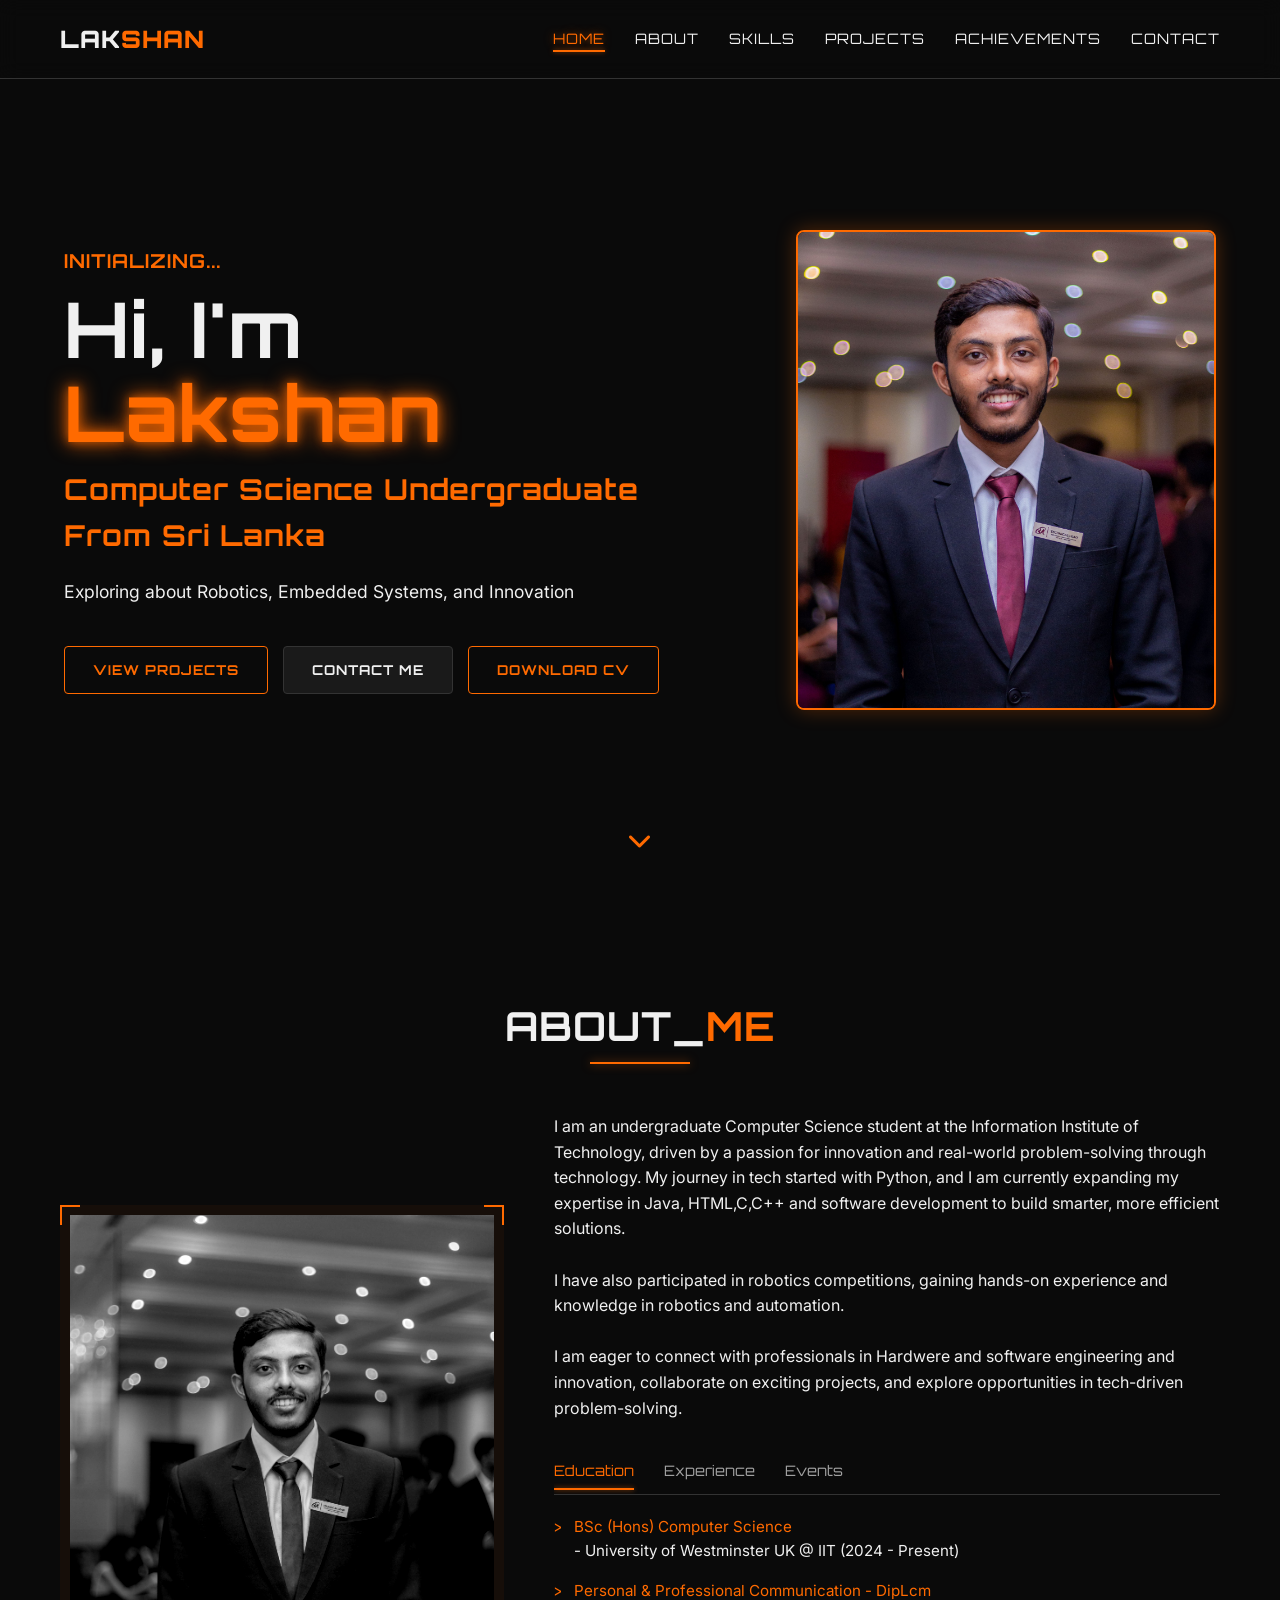
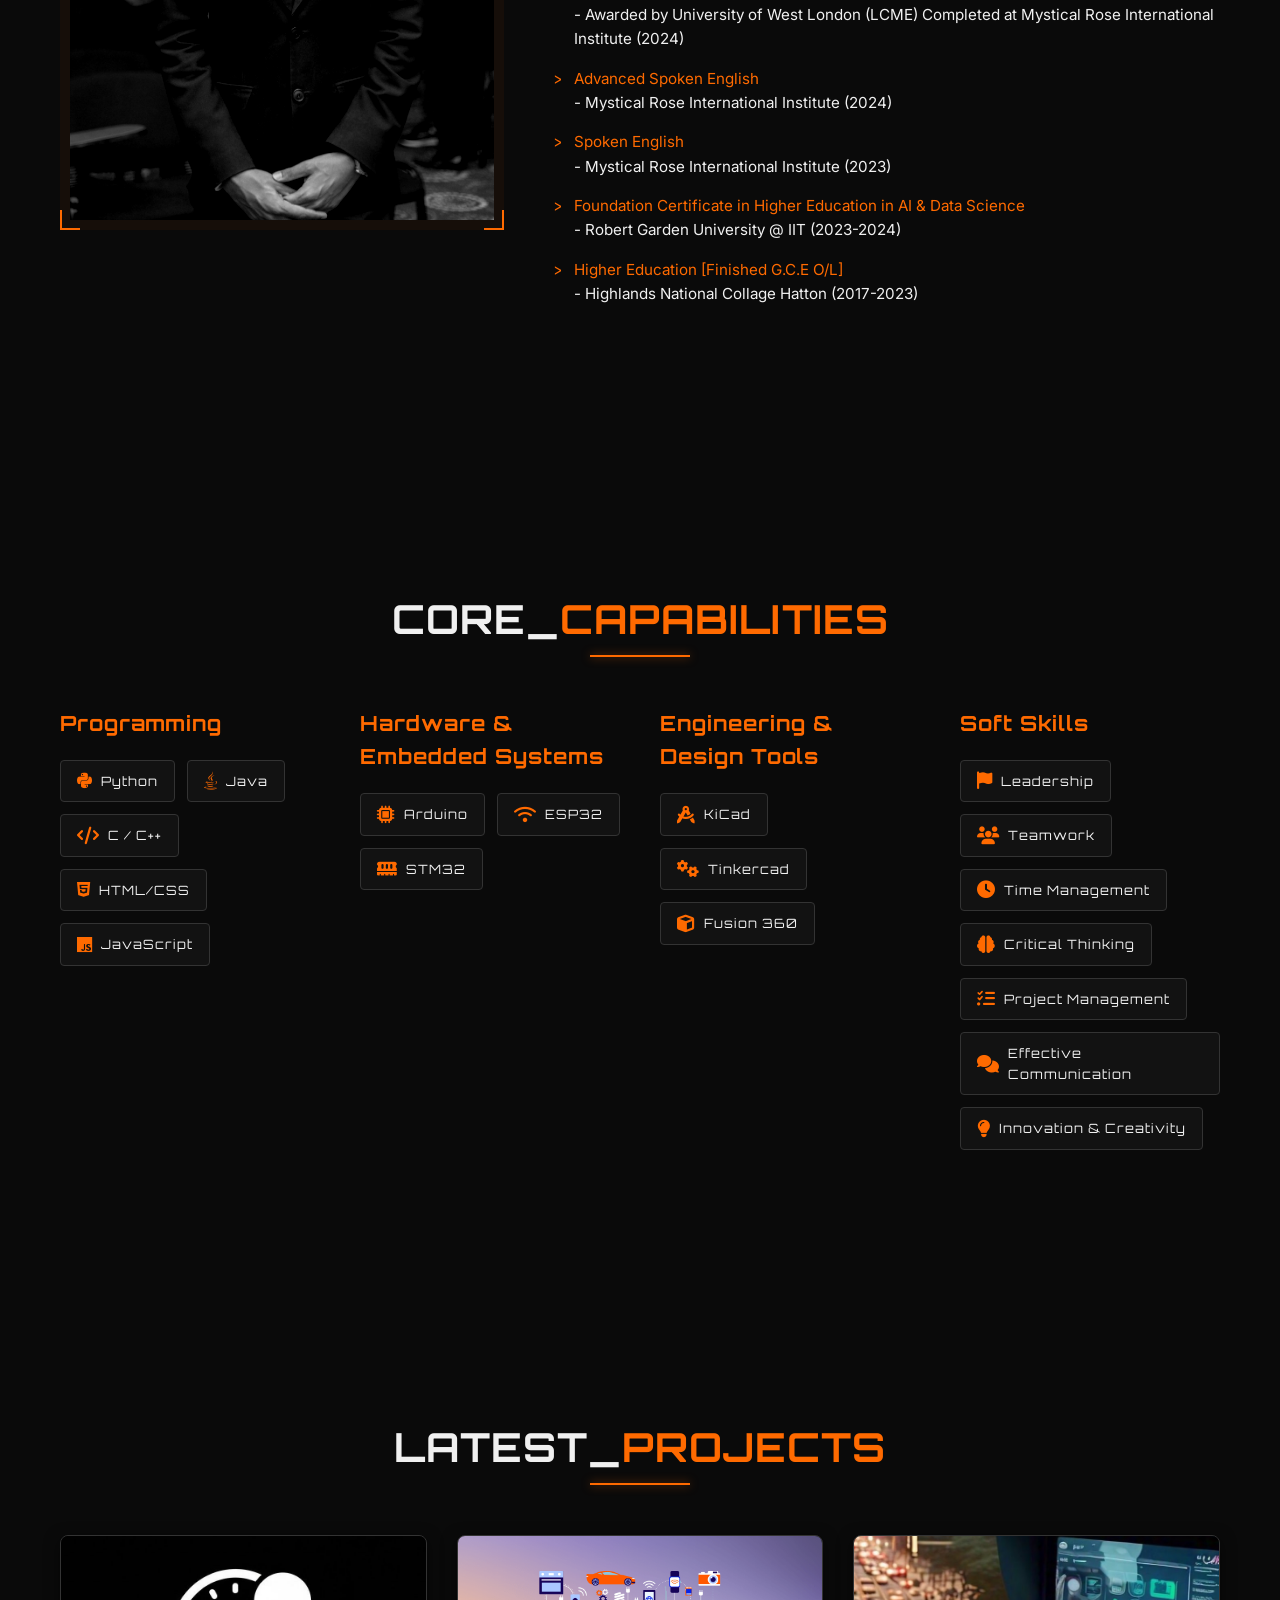
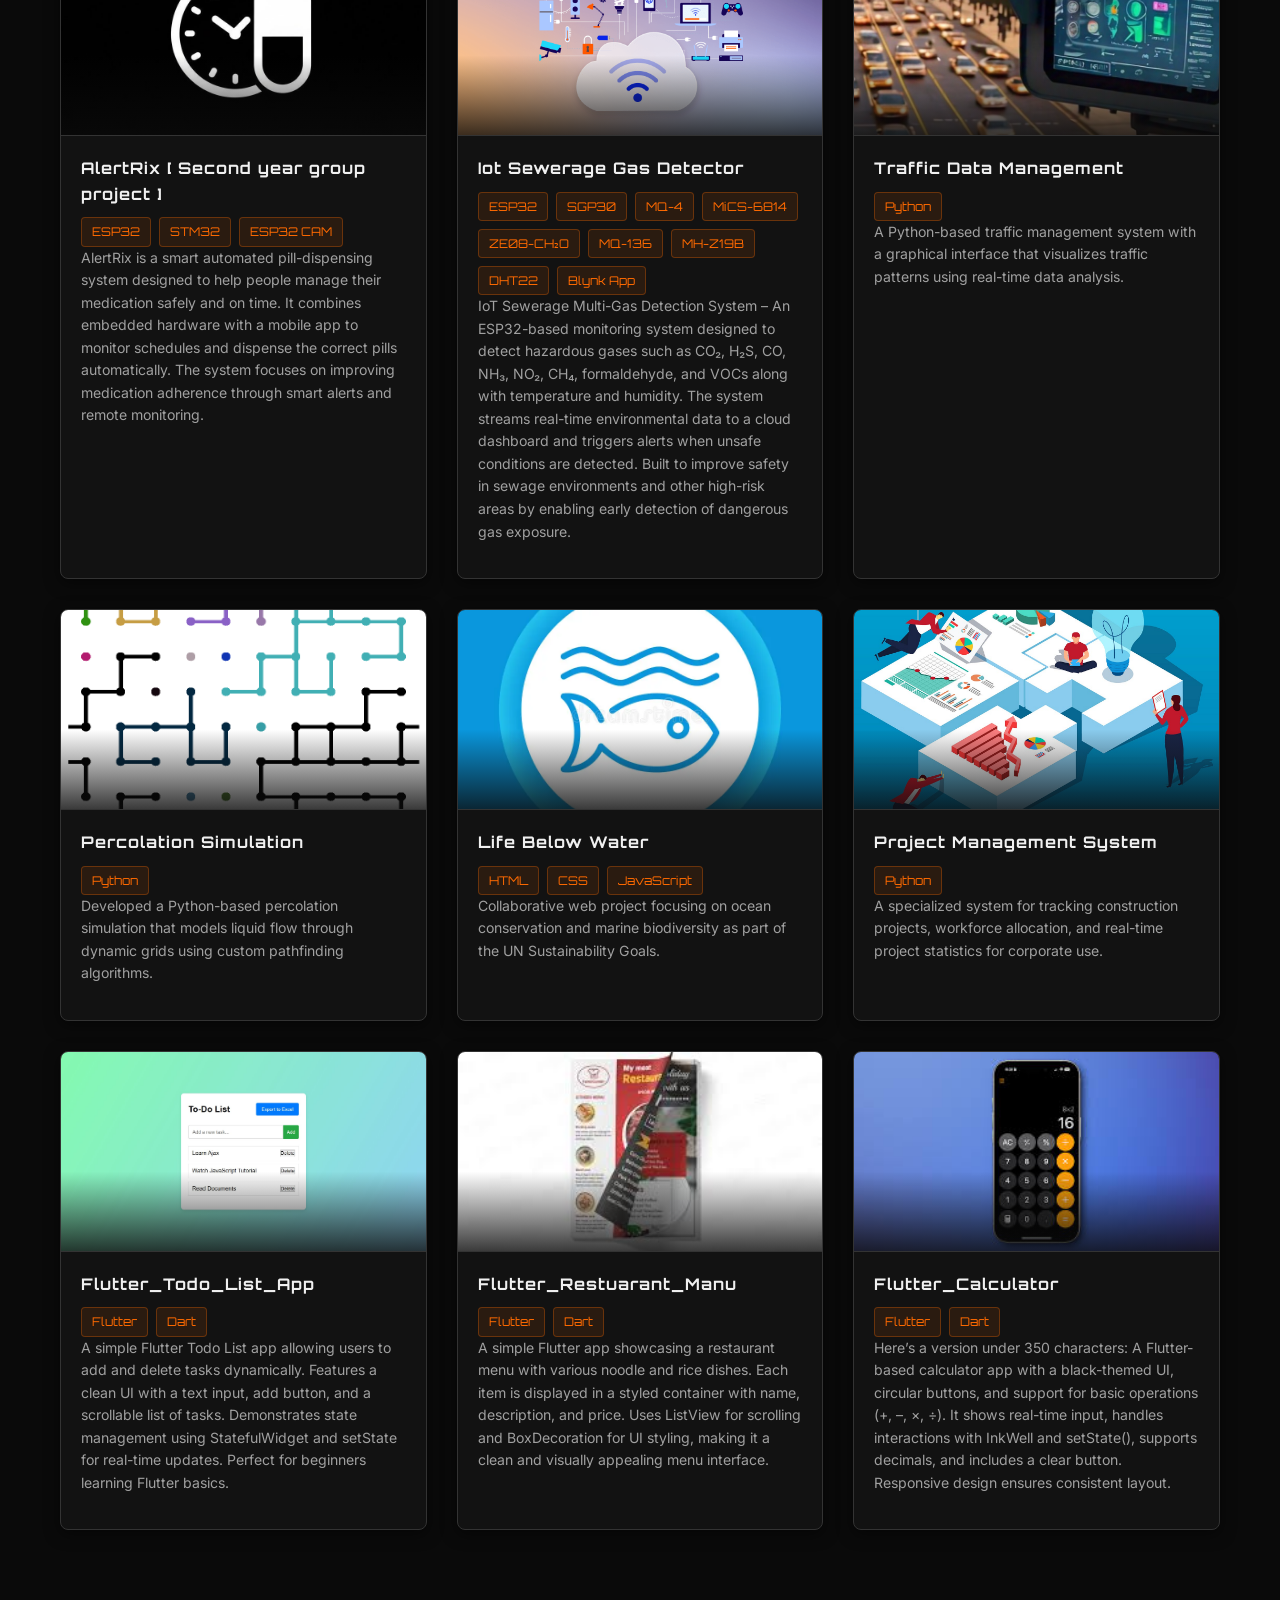
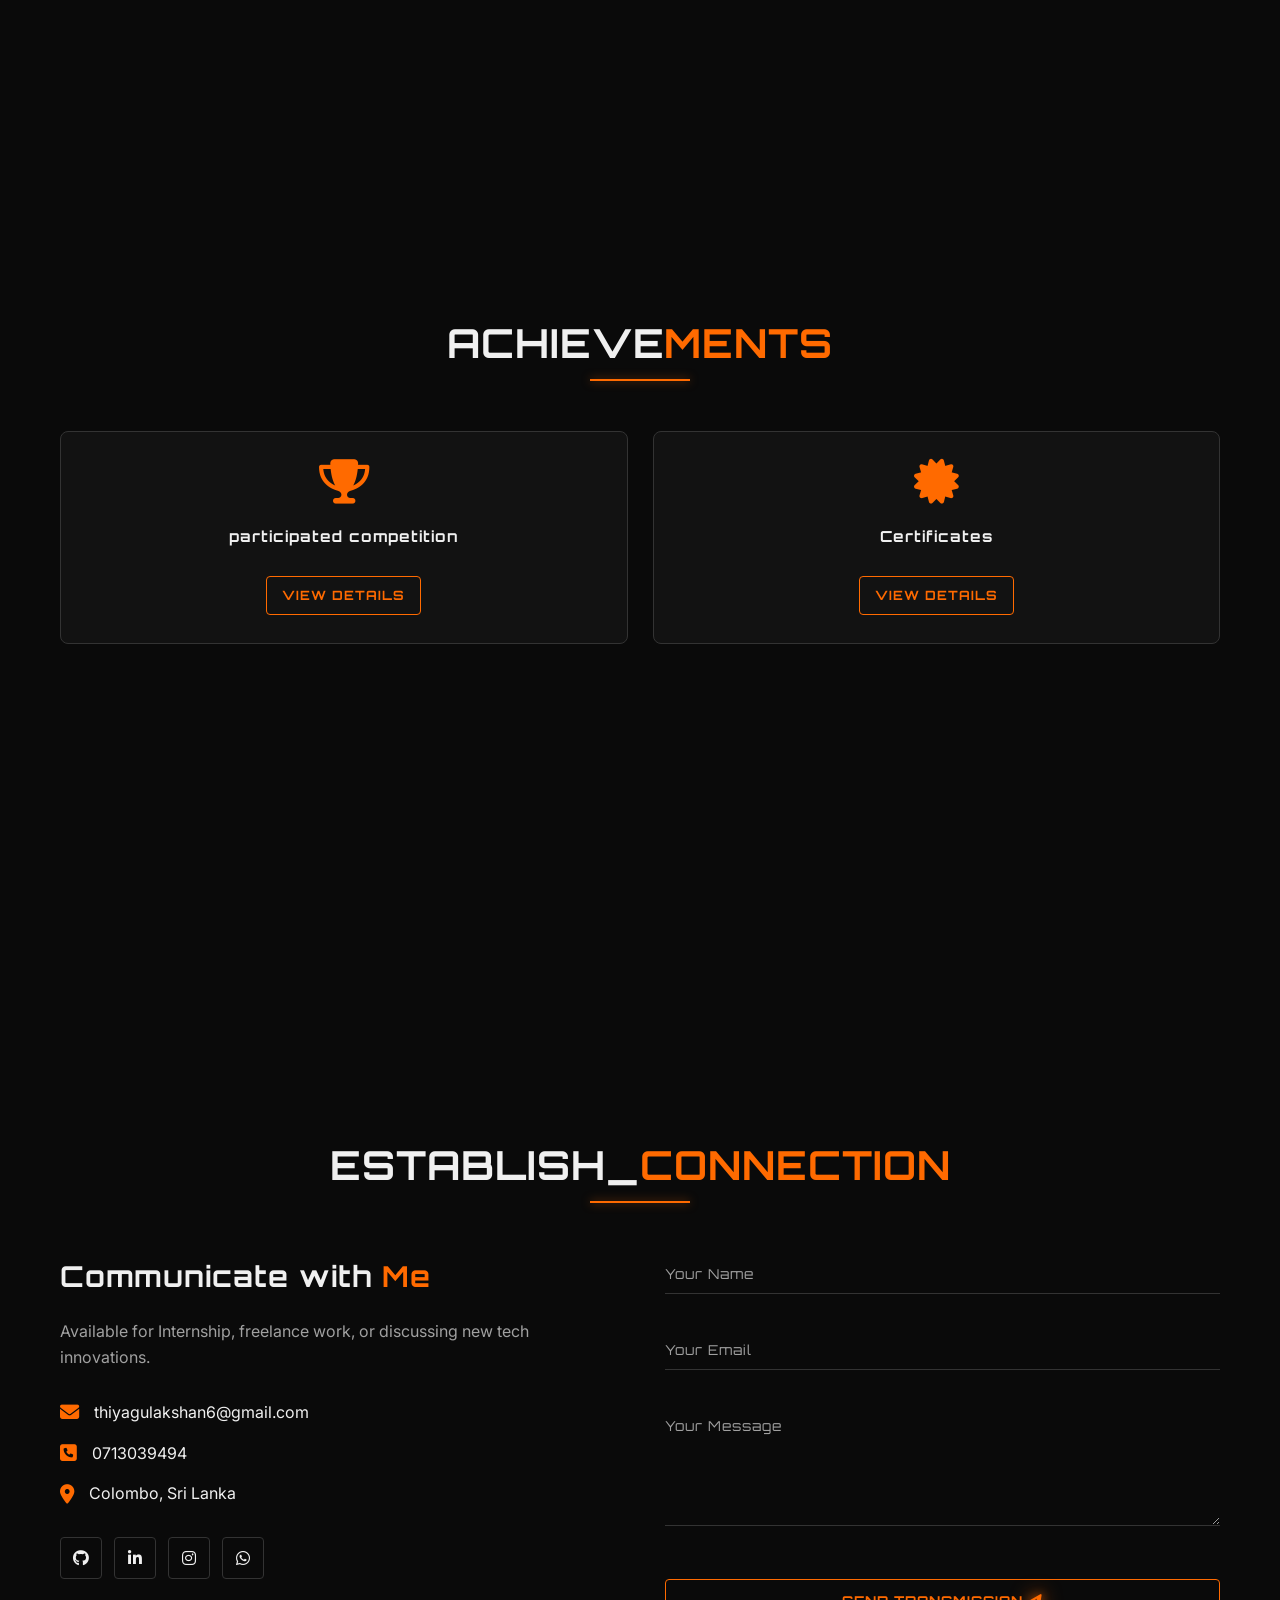
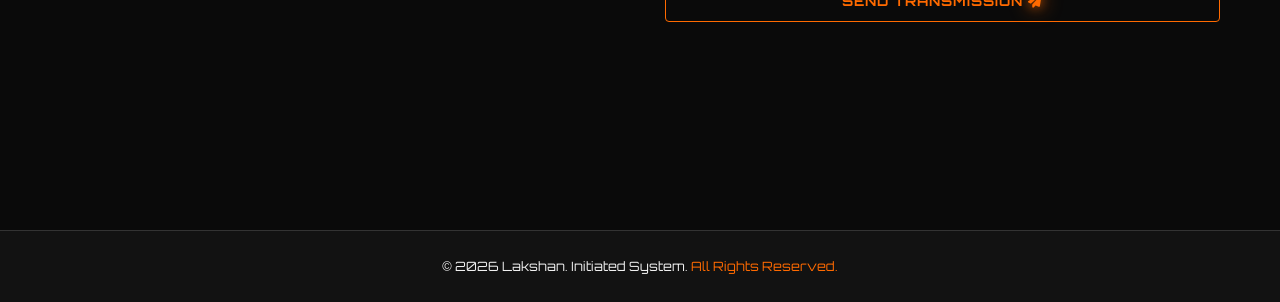
==== index.html @ fe2acd02 "Update Instagram link in social links section" ====
<!DOCTYPE html>
<html lang="en">

<head>
    <meta charset="UTF-8">
    <meta name="viewport" content="width=device-width, initial-scale=1.0">
    <title>Lakshan | Portfolio</title>
    <!-- Fonts -->
    <link
        href="https://fonts.googleapis.com/css2?family=Inter:wght@300;400;600&family=Orbitron:wght@400;700;900&display=swap"
        rel="stylesheet">
    <!-- Icons -->
    <link rel="stylesheet" href="https://cdnjs.cloudflare.com/ajax/libs/font-awesome/6.4.0/css/all.min.css">
    <!-- Styles -->
    <link rel="stylesheet" href="style.css">
</head>

<body>

    <!-- Background Animation (CSS Grid lines have been moved to CSS or layered via video) -->

    <!-- Navigation -->
    <nav id="navbar">
        <div class="nav-container">
            <a href="#home" class="logo">LAK<span class="highlight">SHAN</span></a>
            <ul class="nav-links">
                <li><a href="#home" class="nav-link active">Home</a></li>
                <li><a href="#about" class="nav-link">About</a></li>
                <li><a href="#skills" class="nav-link">Skills</a></li>
                <li><a href="#projects" class="nav-link">Projects</a></li>
                <li><a href="#achievements" class="nav-link">Achievements</a></li>
                <li><a href="#contact" class="nav-link">Contact</a></li>
            </ul>
            <div class="hamburger">
                <i class="fas fa-bars"></i>
            </div>
        </div>
    </nav>

    <!-- Hero Section -->
    <header id="home" class="hero section">
        <!-- Background Video -->
        <video autoplay loop muted playsinline class="hero-bg-video">
            <source src="futuristic_bg.webm" type="video/webm">
        </video>
        <div class="hero-overlay"></div>

        <div class="hero-content">
            <div class="hero-text">
                <h3 class="fade-in-up">INITIALIZING...</h3>
                <h1 class="fade-in-up delay-1">Hi, I'm <span class="highlight glow">Lakshan</span></h1>
                <h2 class="fade-in-up delay-2">Computer Science Undergraduate <br>From Sri Lanka</h2>
                <p class="fade-in-up delay-3">Exploring about Robotics, Embedded Systems, and Innovation</p>
                <div class="cta-buttons fade-in-up delay-4">
                    <a href="#projects" class="btn btn-primary">View Projects</a>
                    <a href="#contact" class="btn btn-secondary">Contact Me</a>
                    <a href="Lakshan's CV.pdf" target="_blank" download class="btn btn-primary">Download CV</a>
                </div>
            </div>
            <div class="hero-profile-pic">
                <!-- Replace the src below with the path to your image (e.g., 'images/my_photo.jpg') -->
                <img src="pic\2.jpg" class="fade-in-up delay-2" alt="Lakshan" id="home-profile-img">
            </div>
        </div>
        <div class="scroll-indicator">
            <a href="#about"><i class="fas fa-chevron-down"></i></a>
        </div>
    </header>

    <!-- About Section -->
    <section id="about" class="section">
        <div class="container">
            <h2 class="section-title">ABOUT_<span class="highlight">ME</span></h2>
            <div class="about-grid">
                <div class="about-image">
                    <!-- Placeholder for User's image -->
                    <div class="image-frame">
                        <img src="pic\1.jpg" alt="Lakshan Profile">
                        <div class="frame-corner top-left"></div>
                        <div class="frame-corner top-right"></div>
                        <div class="frame-corner bottom-left"></div>
                        <div class="frame-corner bottom-right"></div>
                    </div>
                </div>
                <div class="about-info">
                    <p class="bio">I am an undergraduate Computer Science student at the Information Institute of
                        Technology,
                        driven by a passion for innovation and real-world problem-solving through technology.
                        My journey in tech started with Python, and I am currently expanding my expertise in Java,
                        HTML,C,C++
                        and software development to build smarter, more efficient solutions.
                        <br><br>
                        I have also participated in robotics competitions, gaining hands-on experience and knowledge in
                        robotics and automation.
                        <br><br>
                        I am eager to connect with professionals in Hardwere and software engineering and innovation,
                        collaborate on
                        exciting projects, and explore opportunities in tech-driven problem-solving.
                    </p>

                    <div class="about-tabs">
                        <div class="tab-buttons">
                            <button class="tab-btn active" data-tab="education">Education</button>
                            <button class="tab-btn" data-tab="experience">Experience</button>
                            <button class="tab-btn" data-tab="events">Events</button>
                        </div>
                        <div class="tab-content">
                            <div id="education" class="tab-pane active">
                                <ul>
                                    <li><span class="highlight">BSc (Hons) Computer Science</span><br> - University of
                                        Westminster UK @ IIT
                                        (2024
                                        - Present)</li>

                                    <li><span class="highlight">Personal & Professional Communication -
                                            DipLcm</span><br> -
                                        Awarded by University of West London (LCME)
                                        Completed at Mystical Rose International Institute
                                        (2024)</li>

                                    <li><span class="highlight">Advanced Spoken English</span><br> - Mystical Rose
                                        International Institute
                                        (2024)</li>

                                    <li><span class="highlight">Spoken English</span><br> - Mystical Rose International
                                        Institute
                                        (2023)</li>

                                    <li><span class="highlight">Foundation Certificate in Higher Education in AI & Data
                                            Science</span><br> - Robert Garden University @ IIT
                                        (2023-2024)</li>

                                    <li><span class="highlight">Higher Education [Finished G.C.E O/L]</span><br> -
                                        Highlands
                                        National Collage
                                        Hatton (2017-2023)</li>
                                </ul>
                            </div>
                            <div id="experience" class="tab-pane">
                                <ul>
                                    <li><span class="highlight">Volunteering</span> <br>- IIT IEEE RAS [RobotNexus]
                                        <br>- International Summit of Sustainable World 2025 [Awarded the South Asia
                                        Social Achievers Award of Recognition.]
                                    </li>
                                    <li><span class="highlight">Leadership Roles</span> <br>- Technical Lead [IEEE RAS
                                        of IIT] <br>- Vice Chair in IEEE RAS [Vertex'25] <br>- Vice Chair in IEEE RAS
                                        [Micro Maze 2.0] <br>- Vice Chair in IEEE RAS [Traction]</li>
                                </ul>
                                <a href="experience.html" class="btn btn-primary"
                                    style="margin-top: 15px; padding: 8px 15px; font-size: 0.8rem;">View Detailed
                                    Experience</a>
                            </div>
                            <div id="events" class="tab-pane">
                                <div class="events-split">
                                    <ul class="events-left">
                                        <li><span class="highlight">Industrial Visits [Tech Trek]:</span> <br>- Zone
                                            24/7<br> - Econsulate<br> - Ncinga<br> - Nagarro<br> - Cloud Solutions
                                            International<br>
                                            - Epic<br> - Infor<br> - Code
                                            Gen<br> - Atlas Labs<br> - Creative Software</li>
                                    </ul>
                                    <ul class="events-right">
                                        <li><span class="highlight">Entrepreneurship Events:</span> <br>- Global
                                            Entrepreneurship Forum 2025</li>
                                        <li><span class="highlight">Google Events:</span> <br>- Google IO Extended<br>-
                                            DevFest
                                            Sri Lanka 2025</li>
                                    </ul>
                                </div>
                                <a href="events.html" class="btn btn-primary"
                                    style="margin-top: 15px; padding: 8px 15px; font-size: 0.8rem;">View Detailed
                                    Events</a>
                            </div>
                        </div>
                    </div>
                </div>
            </div>
        </div>
    </section>

    <!-- Skills Section -->
    <section id="skills" class="section">
        <div class="container">
            <h2 class="section-title">CORE_<span class="highlight">CAPABILITIES</span></h2>
            <div class="skills-grid">
                <!-- Programming Languages -->
                <div class="skill-category">
                    <h3>Programming</h3>
                    <div class="skill-cards">
                        <div class="skill-card"><i class="fab fa-python"></i> Python</div>
                        <div class="skill-card"><i class="fab fa-java"></i> Java</div>
                        <div class="skill-card"><i class="fas fa-code"></i> C / C++</div>
                        <div class="skill-card"><i class="fab fa-html5"></i> HTML/CSS</div>
                        <div class="skill-card"><i class="fab fa-js"></i> JavaScript</div>
                    </div>
                </div>
                <!-- Hardware & Embedded Systems -->
                <div class="skill-category">
                    <h3>Hardware & Embedded Systems</h3>
                    <div class="skill-cards">
                        <div class="skill-card"><i class="fas fa-microchip"></i> Arduino</div>
                        <div class="skill-card"><i class="fas fa-wifi"></i> ESP32</div>
                        <div class="skill-card"><i class="fas fa-memory"></i> STM32</div>
                    </div>
                </div>
                <!-- Engineering & Design Tools -->
                <div class="skill-category">
                    <h3>Engineering & Design Tools</h3>
                    <div class="skill-cards">
                        <div class="skill-card"><i class="fas fa-drafting-compass"></i> KiCad</div>
                        <div class="skill-card"><i class="fas fa-cogs"></i> Tinkercad</div>
                        <div class="skill-card"><i class="fas fa-cube"></i> Fusion 360</div>
                    </div>
                </div>
                <!-- Soft Skills -->
                <div class="skill-category">
                    <h3>Soft Skills</h3>
                    <div class="skill-cards">
                        <div class="skill-card"><i class="fas fa-flag"></i> Leadership</div>
                        <div class="skill-card"><i class="fas fa-users"></i> Teamwork</div>
                        <div class="skill-card"><i class="fas fa-clock"></i> Time Management</div>
                        <div class="skill-card"><i class="fas fa-brain"></i> Critical Thinking</div>
                        <div class="skill-card"><i class="fas fa-tasks"></i> Project Management</div>
                        <div class="skill-card"><i class="fas fa-comments"></i> Effective Communication</div>
                        <div class="skill-card"><i class="fas fa-lightbulb"></i> Innovation & Creativity</div>
                    </div>
                </div>
            </div>
        </div>
    </section>

    <!-- Projects Section -->
    <section id="projects" class="section">
        <div class="container">
            <h2 class="section-title">LATEST_<span class="highlight">PROJECTS</span></h2>
            <div class="projects-grid">
                <!-- Project 1 -->
                <div class="project-card">
                    <div class="project-img">
                        <img src="pic/alert.jpeg" alt="AlertRix">
                        <div class="project-overlay">
                            <a href="https://alertrix.lk/" class="github-link"><i
                                    class="fa-brands fa-squarespace"></i></a>
                        </div>
                    </div>
                    <div class="project-info">
                        <h3>AlertRix [ Second year group project ]</h3>
                        <div class="tech-stack">
                            <span>ESP32</span>
                            <span>STM32</span>
                            <span>ESP32 CAM</span>
                        </div>
                        <p>AlertRix is a smart automated pill-dispensing system designed to help people manage their
                            medication safely and on time. It combines embedded hardware with a mobile app to monitor
                            schedules and dispense the correct pills automatically. The system focuses on improving
                            medication adherence through smart alerts and remote monitoring.</p>
                    </div>
                </div>
                <!-- Project 2 -->
                <div class="project-card">
                    <div class="project-img">
                        <img src="pic/IOT.png" alt="Iot-sewerage-gas-detector">
                        <div class="project-overlay">
                            <a href="https://github.com/LakshanTJ/Iot-sewerage-gas-detector" class="github-link"><i
                                    class="fab fa-github"></i></a>
                        </div>
                    </div>
                    <div class="project-info">
                        <h3>Iot Sewerage Gas Detector</h3>
                        <div class="tech-stack">
                            <span>ESP32</span>
                            <span>SGP30</span>
                            <span>MQ-4</span>
                            <span>MiCS-6814</span>
                            <span>ZE08-CH₂O</span>
                            <span>MQ-136</span>
                            <span>MH-Z19B</span>
                            <span>DHT22</span>
                            <span>Blynk App</span>
                        </div>
                        <p>IoT Sewerage Multi-Gas Detection System – An ESP32-based monitoring system designed to detect
                            hazardous gases such as CO₂, H₂S, CO, NH₃, NO₂, CH₄, formaldehyde, and VOCs along with
                            temperature and humidity.
                            The system streams real-time environmental data to a cloud dashboard and triggers alerts
                            when unsafe conditions are detected.
                            Built to improve safety in sewage environments and other high-risk areas by enabling early
                            detection of dangerous gas exposure.</p>
                    </div>
                </div>
                <!-- Project 3 -->
                <div class="project-card">
                    <div class="project-img">
                        <img src="pic/work-1.jpg" alt="Traffic Data Management">
                        <div class="project-overlay">
                            <a href="https://github.com/LakshanTJ/Traffic-Data-Management-" class="github-link"><i
                                    class="fab fa-github"></i></a>
                        </div>
                    </div>
                    <div class="project-info">
                        <h3>Traffic Data Management</h3>
                        <div class="tech-stack">
                            <span>Python</span>
                        </div>
                        <p>A Python-based traffic management system with a graphical interface that visualizes traffic
                            patterns using real-time data analysis.</p>
                    </div>
                </div>
                <!-- Project 4 -->
                <div class="project-card">
                    <div class="project-img">
                        <img src="pic/work-2.gif" alt="Percolation Simulation System">
                        <div class="project-overlay">
                            <a href="https://github.com/LakshanTJ/-Percolation-Simulation-System" class="github-link"><i
                                    class="fab fa-github"></i></a>
                        </div>
                    </div>
                    <div class="project-info">
                        <h3>Percolation Simulation</h3>
                        <div class="tech-stack">
                            <span>Python</span>
                        </div>
                        <p>Developed a Python-based percolation simulation that models liquid flow through dynamic grids
                            using custom pathfinding algorithms.</p>
                    </div>
                </div>
                <!-- Project 5 -->
                <div class="project-card">
                    <div class="project-img">
                        <img src="pic/work-3.webp" alt="Life Below Water Web Project">
                        <div class="project-overlay">
                            <a href="https://github.com/LakshanTJ/-Life-Below-Water-Web-Development-Group-Project"
                                class="github-link"><i class="fab fa-github"></i></a>
                        </div>
                    </div>
                    <div class="project-info">
                        <h3>Life Below Water</h3>
                        <div class="tech-stack">
                            <span>HTML</span>
                            <span>CSS</span>
                            <span>JavaScript</span>
                        </div>
                        <p>Collaborative web project focusing on ocean conservation and marine biodiversity as part of
                            the UN Sustainability Goals.</p>
                    </div>
                </div>
                <!-- Project 6 -->
                <div class="project-card">
                    <div class="project-img">
                        <img src="pic/work-4.jpg" alt="Project Management System for XYZ Company">
                        <div class="project-overlay">
                            <a href="https://github.com/LakshanTJ/-Project-Management-System-for-XYZ-Company"
                                class="github-link"><i class="fab fa-github"></i></a>
                        </div>
                    </div>
                    <div class="project-info">
                        <h3>Project Management System</h3>
                        <div class="tech-stack">
                            <span>Python</span>
                        </div>
                        <p>A specialized system for tracking construction projects, workforce allocation, and real-time
                            project statistics for corporate use.</p>
                    </div>
                </div>
                <!-- Project 7 -->
                <div class="project-card">
                    <div class="project-img">
                        <img src="pic/todo.jpg" alt="Flutter_Todo_List_App">
                        <div class="project-overlay">
                            <a href="https://github.com/LakshanTJ/Flutter_Todo_List_App" class="github-link"><i
                                    class="fab fa-github"></i></a>
                        </div>
                    </div>
                    <div class="project-info">
                        <h3>Flutter_Todo_List_App</h3>
                        <div class="tech-stack">
                            <span>Flutter</span>
                            <span>Dart</span>
                        </div>
                        <p>A simple Flutter Todo List app allowing users to add and delete tasks dynamically. Features a
                            clean UI with a text input, add button, and a scrollable list of tasks. Demonstrates state
                            management using StatefulWidget and setState for real-time updates. Perfect for beginners
                            learning Flutter basics.</p>
                    </div>
                </div>
                <!-- Project 8 -->
                <div class="project-card">
                    <div class="project-img">
                        <img src="pic/menu.jpg" alt="Flutter_Restuarant_Manu">
                        <div class="project-overlay">
                            <a href="https://github.com/LakshanTJ/Flutter_Restuarant_Manu" class="github-link"><i
                                    class="fab fa-github"></i></a>
                        </div>
                    </div>
                    <div class="project-info">
                        <h3>Flutter_Restuarant_Manu</h3>
                        <div class="tech-stack">
                            <span>Flutter</span>
                            <span>Dart</span>
                        </div>
                        <p>A simple Flutter app showcasing a restaurant menu with various noodle and rice dishes. Each
                            item is displayed in a styled container with name, description, and price. Uses ListView for
                            scrolling and BoxDecoration for UI styling, making it a clean and visually appealing menu
                            interface.</p>
                    </div>
                </div>
                <!-- Project 9 -->
                <div class="project-card">
                    <div class="project-img">
                        <img src="pic/cal.jpg" alt="Flutter_Calculator">
                        <div class="project-overlay">
                            <a href="https://github.com/LakshanTJ/Flutter_Calculator" class="github-link"><i
                                    class="fab fa-github"></i></a>
                        </div>
                    </div>
                    <div class="project-info">
                        <h3>Flutter_Calculator</h3>
                        <div class="tech-stack">
                            <span>Flutter</span>
                            <span>Dart</span>
                        </div>
                        <p>Here’s a version under 350 characters: A Flutter-based calculator app with a black-themed UI,
                            circular buttons, and support for basic operations (+, –, ×, ÷). It shows real-time input,
                            handles interactions with InkWell and setState(), supports decimals, and includes a clear
                            button. Responsive design ensures consistent layout.</p>
                    </div>
                </div>
            </div>
        </div>
    </section>

    <!-- Achievements Section -->
    <section id="achievements" class="section">
        <div class="container">
            <h2 class="section-title">ACHIEVE<span class="highlight">MENTS</span></h2>
            <div class="achievements-grid">
                <div class="achievement-card">
                    <i class="fas fa-trophy highlight icon-large"></i>
                    <h3>participated competition</h3>
                    <a href="competitions.html" class="btn btn-primary"
                        style="margin-top: 15px; padding: 8px 15px; font-size: 0.8rem;">View Details</a>
                </div>
                <div class="achievement-card">
                    <i class="fas fa-certificate highlight icon-large"></i>
                    <h3>Certificates</h3>
                    <a href="certificates.html" class="btn btn-primary"
                        style="margin-top: 15px; padding: 8px 15px; font-size: 0.8rem;">View Details</a>
                </div>
            </div>
        </div>
    </section>

    <!-- Contact Section -->
    <section id="contact" class="section">
        <div class="container">
            <h2 class="section-title">ESTABLISH_<span class="highlight">CONNECTION</span></h2>
            <div class="contact-grid">
                <div class="contact-info">
                    <h3>Communicate with <span class="highlight">Me</span></h3>
                    <p>Available for Internship, freelance work, or discussing new tech innovations.</p>
                    <div class="contact-details">
                        <div class="contact-item">
                            <i class="fas fa-envelope"></i>
                            <span>thiyagulakshan6@gmail.com</span>
                        </div>
                        <div class="contact-item">
                            <i class="fa-solid fa-square-phone"></i>
                            <span>0713039494</span>
                        </div>
                        <div class="contact-item">
                            <i class="fas fa-map-marker-alt"></i>
                            <span>Colombo, Sri Lanka</span>
                        </div>
                    </div>
                    <div class="social-links">
                        <a href="https://github.com/LakshanTJ" target="_blank"><i class="fab fa-github"></i></a>
                        <a href="https://www.linkedin.com/in/lakshan-thiyagarajah6" target="_blank"><i
                                class="fab fa-linkedin-in"></i></a>
                        <a href="https://www.instagram.com/lakshan_tj?igsh=OTlyOXB6Yzg0aDRu" target="_blank"><i
                                class="fab fa-instagram"></i></a>
                        <a href="https://wa.me/94713039494" target="_blank"><i class="fab fa-whatsapp"></i></a>
                    </div>
                </div>
                <form id="contact-form" class="contact-form">
                    <div class="form-group">
                        <input type="text" id="name" name="name" required placeholder=" ">
                        <label for="name">Your Name</label>
                    </div>
                    <div class="form-group">
                        <input type="email" id="email" name="email" required placeholder=" ">
                        <label for="email">Your Email</label>
                    </div>
                    <div class="form-group">
                        <textarea id="message" name="message" rows="5" required placeholder=" "></textarea>
                        <label for="message">Your Message</label>
                    </div>
                    <button type="submit" class="btn btn-primary btn-block">Send Transmission <i
                            class="fas fa-paper-plane glow"></i></button>
                </form>
            </div>
        </div>
    </section>

    <!-- Footer -->
    <footer>
        <p>&copy; 2026 Lakshan. Initiated System. <span class="highlight">All Rights Reserved.</span></p>
    </footer>

    <!-- Back to Top Button -->
    <div id="back-to-top" class="back-to-top">
        <i class="fas fa-chevron-up"></i>
    </div>

    <script src="script.js"></script>
</body>

</html>
---- style.css ----
/* ===== CSS VARIABLES & RESET ===== */
:root {
    --bg-color: #0a0a0a;
    --acc-color: #ff6a00;
    --acc-glow: rgba(255, 106, 0, 0.6);
    --text-main: #f0f0f0;
    --text-muted: #a0a0a0;
    --surface: #121212;
    --surface-light: #1a1a1a;
    --border-color: #333;

    --font-heading: 'Orbitron', sans-serif;
    --font-body: 'Inter', sans-serif;

    --transition: all 0.3s ease;
}

*,
*::before,
*::after {
    margin: 0;
    padding: 0;
    box-sizing: border-box;
}

html {
    scroll-behavior: smooth;
    overflow-x: hidden;
    width: 100%;
}

body {
    background-color: var(--bg-color);
    color: var(--text-main);
    font-family: var(--font-body);
    line-height: 1.6;
    overflow-x: hidden;
    width: 100%;
    max-width: 100vw;
}

/* ===== GLOBAL MEDIA SAFETY ===== */
img,
video,
iframe,
embed,
object,
svg {
    max-width: 100%;
    height: auto;
    display: block;
}

/* ===== BACKGROUND GRID ANIMATION ===== */
.background-grid {
    position: fixed;
    top: 0;
    left: 0;
    width: 100%;
    height: 100%;
    background-image:
        linear-gradient(rgba(255, 106, 0, 0.03) 1px, transparent 1px),
        linear-gradient(90deg, rgba(255, 106, 0, 0.03) 1px, transparent 1px);
    background-size: 50px 50px;
    z-index: -2;
    pointer-events: none;
    opacity: 0.2;
}

/* ===== TYPOGRAPHY & UTILITIES ===== */
h1,
h2,
h3,
h4,
.logo,
.nav-links a,
.btn {
    font-family: var(--font-heading);
    letter-spacing: 1px;
}

.highlight {
    color: var(--acc-color);
}

.glow {
    text-shadow: 0 0 10px var(--acc-glow), 0 0 20px var(--acc-color);
}

.container {
    max-width: 1200px;
    width: 100%;
    margin: 0 auto;
    padding: 0 20px;
}

.section {
    padding: 100px 0;
    min-height: 100vh;
    display: flex;
    flex-direction: column;
    justify-content: center;
    width: 100%;
}

.section-title {
    font-size: clamp(1.4rem, 4vw, 2.5rem);
    margin-bottom: 50px;
    text-align: center;
    position: relative;
    text-transform: uppercase;
    word-break: break-word;
    overflow-wrap: break-word;
    padding: 0 10px;
    line-height: 1.3;
}

.section-title::after {
    content: '';
    display: block;
    width: 100px;
    height: 2px;
    background: var(--acc-color);
    margin: 10px auto 0;
    box-shadow: 0 0 10px var(--acc-glow);
}

/* ===== NAVIGATION ===== */
#navbar {
    position: fixed;
    top: 0;
    width: 100%;
    background: rgba(10, 10, 10, 0.8);
    backdrop-filter: blur(10px);
    border-bottom: 1px solid var(--border-color);
    z-index: 1000;
    transition: var(--transition);
}

.nav-container {
    display: flex;
    justify-content: space-between;
    align-items: center;
    padding: 20px;
    max-width: 1200px;
    margin: 0 auto;
}

.logo {
    font-size: 1.5rem;
    font-weight: 900;
    text-decoration: none;
    color: var(--text-main);
    flex-shrink: 0;
}

.nav-links {
    list-style: none;
    display: flex;
    gap: 30px;
}

.nav-links li a {
    text-decoration: none;
    color: var(--text-main);
    font-size: 0.9rem;
    text-transform: uppercase;
    position: relative;
    transition: var(--transition);
}

.nav-links li a::before {
    content: '';
    position: absolute;
    bottom: -5px;
    left: 0;
    width: 0%;
    height: 2px;
    background: var(--acc-color);
    transition: var(--transition);
    box-shadow: 0 0 5px var(--acc-glow);
}

.nav-links li a:hover::before,
.nav-links li a.active::before {
    width: 100%;
}

.nav-links li a:hover,
.nav-links li a.active {
    color: var(--acc-color);
    text-shadow: 0 0 8px var(--acc-glow);
}

.hamburger {
    display: none;
    cursor: pointer;
    font-size: 1.5rem;
    color: var(--acc-color);
    flex-shrink: 0;
    z-index: 1001;
    padding: 5px;
}

/* ===== HERO SECTION ===== */
.hero {
    display: flex;
    align-items: center;
    position: relative;
    overflow: hidden;
    min-height: 100vh;
}

.hero-bg-video {
    position: absolute;
    top: 50%;
    left: 50%;
    min-width: 100%;
    min-height: 100%;
    width: auto;
    height: auto;
    transform: translateX(-50%) translateY(-50%);
    z-index: -2;
    opacity: 0.6;
    object-fit: cover;
}

.hero-overlay {
    position: absolute;
    top: 0;
    left: 0;
    width: 100%;
    height: 100%;
    background: linear-gradient(to bottom,
            rgba(10, 10, 10, 0.3) 0%,
            rgba(10, 10, 10, 0.8) 80%,
            var(--bg-color) 100%);
    z-index: -1;
}

.hero-content {
    max-width: 1400px;
    margin: 0 auto;
    padding: 80px 5% 40px;
    display: flex;
    align-items: center;
    justify-content: space-between;
    gap: 60px;
    width: 100%;
}

.hero-text {
    flex: 1.2;
    min-width: 0;
}

.hero-profile-pic {
    flex: 1;
    display: flex;
    justify-content: flex-end;
    flex-shrink: 0;
}

.hero-profile-pic img {
    max-width: 420px;
    width: 100%;
    height: auto;
    border: 2px solid var(--acc-color);
    box-shadow: 0 0 20px rgba(255, 106, 0, 0.3);
    object-fit: cover;
    border-radius: 8px;
}

.hero h3 {
    color: var(--acc-color);
    font-size: clamp(0.9rem, 2.5vw, 1.2rem);
    margin-bottom: 10px;
}

.hero h1 {
    font-size: clamp(2.2rem, 6vw, 5rem);
    margin-bottom: 10px;
    line-height: 1.1;
    word-break: break-word;
}

.hero h2 {
    font-size: clamp(1rem, 3vw, 1.8rem);
    color: var(--acc-color);
    margin-bottom: 20px;
}

.hero p {
    font-size: clamp(0.9rem, 2vw, 1.1rem);
    margin-bottom: 40px;
    max-width: 600px;
}

.cta-buttons {
    display: flex;
    gap: 15px;
    flex-wrap: wrap;
}

.btn {
    padding: 12px 28px;
    border-radius: 4px;
    text-decoration: none;
    font-weight: 700;
    text-transform: uppercase;
    font-size: 0.85rem;
    cursor: pointer;
    transition: var(--transition);
    border: none;
    display: inline-block;
    white-space: nowrap;
    -webkit-tap-highlight-color: transparent;
    touch-action: manipulation;
}

.btn-primary {
    background: transparent;
    color: var(--acc-color);
    border: 1px solid var(--acc-color);
    box-shadow: inset 0 0 10px transparent, 0 0 10px transparent;
}

.btn-primary:hover,
.btn-primary:active {
    background: var(--acc-color);
    color: var(--bg-color);
    box-shadow: 0 0 20px var(--acc-glow);
}

.btn-secondary {
    background: var(--surface-light);
    color: var(--text-main);
    border: 1px solid var(--border-color);
}

.btn-secondary:hover,
.btn-secondary:active {
    border-color: var(--text-main);
    background: transparent;
}

.scroll-indicator {
    position: absolute;
    bottom: 40px;
    left: 50%;
    transform: translateX(-50%);
    animation: bounce 2s infinite;
    z-index: 1;
}

.scroll-indicator a {
    color: var(--acc-color);
    font-size: 1.5rem;
}

/* ===== ABOUT SECTION ===== */
.about-grid {
    display: grid;
    grid-template-columns: 1fr 1.5fr;
    gap: 50px;
    align-items: center;
}

.image-frame {
    position: relative;
    padding: 10px;
    background: rgba(255, 106, 0, 0.05);
    min-width: 0;
}

.image-frame img {
    width: 100%;
    display: block;
    filter: grayscale(100%) contrast(1.2);
    transition: var(--transition);
}

.image-frame:hover img {
    filter: grayscale(0%);
}

.frame-corner {
    position: absolute;
    width: 20px;
    height: 20px;
    border-color: var(--acc-color);
    border-style: solid;
}

.top-left {
    top: 0;
    left: 0;
    border-width: 2px 0 0 2px;
}

.top-right {
    top: 0;
    right: 0;
    border-width: 2px 2px 0 0;
}

.bottom-left {
    bottom: 0;
    left: 0;
    border-width: 0 0 2px 2px;
}

.bottom-right {
    bottom: 0;
    right: 0;
    border-width: 0 2px 2px 0;
}

.about-info {
    min-width: 0;
}

.about-info .bio {
    margin-bottom: 30px;
}

.tab-buttons {
    display: flex;
    gap: 30px;
    margin-bottom: 20px;
    border-bottom: 1px solid var(--border-color);
    overflow-x: auto;
    padding-bottom: 5px;
    -webkit-overflow-scrolling: touch;
    scrollbar-width: none;
}

.tab-buttons::-webkit-scrollbar {
    display: none;
}

.tab-btn {
    background: none;
    border: none;
    color: var(--text-muted);
    font-family: var(--font-heading);
    font-size: 0.9rem;
    padding: 10px 0;
    cursor: pointer;
    position: relative;
    transition: var(--transition);
    white-space: nowrap;
    flex-shrink: 0;
    -webkit-tap-highlight-color: transparent;
    touch-action: manipulation;
}

.tab-btn.active,
.tab-btn:hover {
    color: var(--acc-color);
}

.tab-btn::after {
    content: '';
    position: absolute;
    bottom: -1px;
    left: 0;
    width: 0;
    height: 2px;
    background: var(--acc-color);
    transition: var(--transition);
}

.tab-btn.active::after {
    width: 100%;
    box-shadow: 0 0 5px var(--acc-glow);
}

.tab-pane {
    display: none;
    animation: fadeIn 0.5s;
}

.tab-pane.active {
    display: block;
}

.tab-pane ul {
    list-style: none;
}

.tab-pane li {
    margin-bottom: 15px;
    padding-left: 20px;
    position: relative;
    font-size: 0.95rem;
}

.tab-pane li::before {
    content: '>';
    position: absolute;
    left: 0;
    color: var(--acc-color);
    font-family: var(--font-heading);
}

/* Two-Column split for Events Tab */
.events-split {
    display: flex;
    justify-content: space-between;
    gap: 30px;
}

.events-split .events-left,
.events-split .events-right {
    flex: 1;
    min-width: 0;
}

/* ===== SKILLS SECTION ===== */
.skills-grid {
    display: grid;
    grid-template-columns: repeat(auto-fit, minmax(260px, 1fr));
    gap: 40px;
}

.skill-category h3 {
    margin-bottom: 20px;
    color: var(--acc-color);
    font-size: 1.3rem;
}

.skill-cards {
    display: flex;
    flex-wrap: wrap;
    gap: 12px;
}

.skill-card {
    background: var(--surface);
    border: 1px solid var(--border-color);
    padding: 10px 16px;
    border-radius: 4px;
    font-family: var(--font-heading);
    font-size: 0.8rem;
    letter-spacing: 1px;
    transition: var(--transition);
    display: flex;
    align-items: center;
    gap: 8px;
    cursor: default;
    -webkit-tap-highlight-color: transparent;
}

.skill-card:hover,
.skill-card:active {
    border-color: var(--acc-color);
    box-shadow: 0 0 15px rgba(255, 106, 0, 0.2);
    transform: translateY(-5px);
}

.skill-card i {
    color: var(--acc-color);
    font-size: 1.1rem;
}

/* ===== PROJECTS SECTION ===== */
.projects-grid {
    display: grid;
    grid-template-columns: repeat(auto-fit, minmax(min(300px, 100%), 1fr));
    gap: 30px;
}

.project-card {
    background: var(--surface);
    border: 1px solid var(--border-color);
    border-radius: 8px;
    overflow: hidden;
    transition: var(--transition);
    position: relative;
    display: flex;
    flex-direction: column;
    box-shadow: 0 4px 15px rgba(0, 0, 0, 0.5);
    min-width: 0;
    width: 100%;
}

.project-card:hover,
.project-card:active {
    transform: translateY(-8px);
    border-color: var(--acc-color);
    box-shadow: 0 0 25px rgba(255, 106, 0, 0.2);
}

.project-img {
    position: relative;
    height: 200px;
    width: 100%;
    overflow: hidden;
    border-bottom: 1px solid var(--border-color);
    background: #000;
}

.project-img img {
    width: 100%;
    height: 100%;
    object-fit: cover;
    object-position: center;
    transition: transform 0.5s ease, filter 0.5s ease;
}

.project-card:hover .project-img img {
    transform: scale(1.05);
    filter: grayscale(0%) brightness(1);
}

.project-img::after {
    content: '';
    position: absolute;
    top: 0;
    left: 0;
    width: 100%;
    height: 100%;
    background: linear-gradient(180deg, rgba(10, 10, 10, 0) 60%, rgba(10, 10, 10, 0.8) 100%);
    pointer-events: none;
}

.project-overlay {
    position: absolute;
    top: 0;
    left: 0;
    width: 100%;
    height: 100%;
    background: rgba(10, 10, 10, 0.85);
    display: flex;
    justify-content: center;
    align-items: center;
    opacity: 0;
    transition: var(--transition);
}

.project-card:hover .project-overlay,
.project-card:active .project-overlay {
    opacity: 1;
}

.github-link {
    background: var(--acc-color);
    color: var(--bg-color);
    width: 52px;
    height: 52px;
    border-radius: 50%;
    display: flex;
    justify-content: center;
    align-items: center;
    font-size: 1.4rem;
    text-decoration: none;
    transform: translateY(20px);
    transition: var(--transition);
    -webkit-tap-highlight-color: transparent;
}

.project-card:hover .github-link,
.project-card:active .github-link {
    transform: translateY(0);
}

.project-info {
    padding: 20px;
    flex: 1;
}

.project-info h3 {
    margin-bottom: 10px;
    color: var(--text-main);
    font-size: 1rem;
    word-break: break-word;
}

.project-info p {
    color: var(--text-muted);
    font-size: 0.88rem;
    margin-bottom: 15px;
    line-height: 1.6;
}

.tech-stack {
    display: flex;
    flex-wrap: wrap;
    gap: 8px;
}

.tech-stack span {
    font-size: 0.75rem;
    font-family: var(--font-heading);
    color: var(--acc-color);
    background: rgba(255, 106, 0, 0.1);
    padding: 4px 10px;
    border-radius: 4px;
    border: 1px solid rgba(255, 106, 0, 0.3);
}

/* ===== ACHIEVEMENTS SECTION ===== */
.achievements-grid {
    display: grid;
    grid-template-columns: repeat(auto-fit, minmax(min(260px, 100%), 1fr));
    gap: 25px;
}

.achievement-card {
    background: var(--surface);
    border: 1px solid var(--border-color);
    padding: 28px 20px;
    border-radius: 8px;
    text-align: center;
    transition: var(--transition);
    cursor: pointer;
    -webkit-tap-highlight-color: transparent;
}

.achievement-card:hover,
.achievement-card:active {
    border-color: var(--acc-color);
    box-shadow: inset 0 0 20px rgba(255, 106, 0, 0.1);
    background: var(--surface-light);
}

.icon-large {
    font-size: 2.8rem;
    margin-bottom: 20px;
    display: inline-block;
}

.achievement-card h3 {
    margin-bottom: 12px;
    font-size: 0.95rem;
    word-break: break-word;
}

.achievement-card p {
    font-size: 0.88rem;
    color: var(--text-muted);
}

/* ===== CONTACT SECTION ===== */
.contact-grid {
    display: grid;
    grid-template-columns: 1fr 1fr;
    gap: 50px;
}

.contact-info h3 {
    font-size: clamp(1.3rem, 3vw, 1.8rem);
    margin-bottom: 20px;
}

.contact-info p {
    color: var(--text-muted);
    margin-bottom: 30px;
}

.contact-details {
    margin-bottom: 30px;
}

.contact-item {
    display: flex;
    align-items: center;
    gap: 15px;
    margin-bottom: 15px;
    word-break: break-word;
    overflow-wrap: break-word;
}

.contact-item i {
    color: var(--acc-color);
    font-size: 1.2rem;
    flex-shrink: 0;
}

.social-links {
    display: flex;
    gap: 12px;
    flex-wrap: wrap;
}

.social-links a {
    width: 42px;
    height: 42px;
    border: 1px solid var(--border-color);
    display: flex;
    justify-content: center;
    align-items: center;
    color: var(--text-main);
    text-decoration: none;
    border-radius: 4px;
    transition: var(--transition);
    -webkit-tap-highlight-color: transparent;
}

.social-links a:hover,
.social-links a:active {
    border-color: var(--acc-color);
    color: var(--acc-color);
    box-shadow: 0 0 10px var(--acc-glow);
    transform: translateY(-3px);
}

.contact-form {
    min-width: 0;
}

.form-group {
    position: relative;
    margin-bottom: 35px;
}

.form-group input,
.form-group textarea {
    width: 100%;
    background: transparent;
    border: none;
    border-bottom: 1px solid var(--border-color);
    padding: 10px 0;
    color: var(--text-main);
    font-family: var(--font-body);
    font-size: 1rem;
    -webkit-appearance: none;
    border-radius: 0;
}

.form-group input:focus,
.form-group textarea:focus {
    outline: none;
    border-bottom-color: var(--acc-color);
}

.form-group label {
    position: absolute;
    top: 10px;
    left: 0;
    color: var(--text-muted);
    transition: var(--transition);
    pointer-events: none;
    font-family: var(--font-heading);
    font-size: 0.85rem;
    letter-spacing: 1px;
}

.form-group input:focus~label,
.form-group input:not(:placeholder-shown)~label,
.form-group textarea:focus~label,
.form-group textarea:not(:placeholder-shown)~label {
    top: -20px;
    font-size: 0.75rem;
    color: var(--acc-color);
}

.btn-block {
    width: 100%;
    margin-top: 10px;
}

/* ===== FOOTER ===== */
footer {
    text-align: center;
    padding: 25px 20px;
    border-top: 1px solid var(--border-color);
    font-family: var(--font-heading);
    font-size: 0.8rem;
    background: var(--surface);
    word-break: break-word;
}

/* ===== BACK TO TOP ===== */
.back-to-top {
    position: fixed;
    bottom: 25px;
    right: 20px;
    width: 42px;
    height: 42px;
    background: var(--surface);
    border: 1px solid var(--acc-color);
    color: var(--acc-color);
    display: none;
    justify-content: center;
    align-items: center;
    border-radius: 4px;
    cursor: pointer;
    z-index: 100;
    transition: var(--transition);
    -webkit-tap-highlight-color: transparent;
}

.back-to-top:hover,
.back-to-top:active {
    background: var(--acc-color);
    color: var(--bg-color);
    box-shadow: 0 0 15px var(--acc-glow);
}

/* ===== IMAGE GALLERY ===== */
/* Uses CSS Grid so every cell is equal width — no more overflow */
.image-gallery {
    display: grid;
    grid-template-columns: repeat(auto-fill, minmax(180px, 1fr));
    gap: 12px;
    margin-top: 15px;
    margin-bottom: 10px;
    width: 100%;
}

/* Override the global img { height: auto } so fixed height works */
.image-gallery img {
    width: 100%;
    height: 160px !important;
    object-fit: cover;
    object-position: center;
    border-radius: 6px;
    border: 1px solid var(--border-color);
    transition: all 0.3s ease;
    box-shadow: 0 4px 10px rgba(0, 0, 0, 0.3);
    cursor: pointer;
    display: block;
}

.image-gallery img:hover,
.image-gallery img:active {
    border-color: var(--acc-color);
    transform: scale(1.03) translateY(-4px);
    box-shadow: 0 0 15px rgba(255, 106, 0, 0.5);
    z-index: 10;
    position: relative;
}

/* ===== DETAIL PAGE CARDS ===== */
.detail-section {
    padding-top: 120px;
    padding-bottom: 50px;
    min-height: calc(100vh - 80px);
}

.detail-card {
    background: var(--surface);
    border: 1px solid var(--border-color);
    padding: 28px;
    border-radius: 8px;
    margin-bottom: 28px;
    transition: var(--transition);
}

.detail-card:hover {
    border-color: var(--acc-color);
    box-shadow: 0 0 15px rgba(255, 106, 0, 0.1);
    transform: translateY(-4px);
}

.detail-card h3 {
    color: var(--acc-color);
    margin-bottom: 8px;
    font-size: clamp(1rem, 2.5vw, 1.3rem);
    word-break: break-word;
}

.detail-card .date {
    color: var(--text-muted);
    font-size: 0.85rem;
    margin-bottom: 12px;
    font-family: var(--font-heading);
}

.detail-card ul {
    list-style: none;
    margin-top: 15px;
}

.detail-card ul li {
    margin-bottom: 10px;
    padding-left: 20px;
    position: relative;
    font-size: 0.92rem;
}

.detail-card ul li::before {
    content: '>';
    position: absolute;
    left: 0;
    color: var(--acc-color);
    font-family: var(--font-heading);
}

/* ===== MODAL / LIGHTBOX ===== */
.modal {
    display: none;
    position: fixed;
    z-index: 9999;
    left: 0;
    top: 0;
    width: 100%;
    height: 100%;
    overflow: auto;
    background-color: rgba(10, 10, 10, 0.95);
    backdrop-filter: blur(5px);
    align-items: center;
    justify-content: center;
    padding: 20px;
}

.modal-content {
    display: block;
    max-width: 90vw;
    max-height: 85vh;
    width: auto;
    height: auto !important;
    object-fit: contain;
    border: 2px solid var(--acc-color);
    box-shadow: 0 0 30px rgba(255, 106, 0, 0.4);
    border-radius: 8px;
    animation: zoomIn 0.3s ease;
    margin: auto;
}

@keyframes zoomIn {
    from {
        transform: scale(0.9);
        opacity: 0;
    }

    to {
        transform: scale(1);
        opacity: 1;
    }
}

.close-modal {
    position: fixed;
    top: 15px;
    right: 20px;
    color: var(--acc-color);
    font-size: 36px;
    font-weight: bold;
    transition: 0.3s;
    cursor: pointer;
    z-index: 10000;
    line-height: 1;
    -webkit-tap-highlight-color: transparent;
}

.close-modal:hover,
.close-modal:active {
    color: #fff;
    text-shadow: 0 0 10px var(--acc-color);
}

/* ===== ANIMATIONS ===== */
@keyframes typing {
    from {
        width: 0
    }

    to {
        width: 100%
    }
}

@keyframes blink-caret {

    from,
    to {
        border-color: transparent
    }

    50% {
        border-color: var(--acc-color)
    }
}

@keyframes bounce {

    0%,
    20%,
    50%,
    80%,
    100% {
        transform: translateX(-50%) translateY(0);
    }

    40% {
        transform: translateX(-50%) translateY(-15px);
    }

    60% {
        transform: translateX(-50%) translateY(-8px);
    }
}

@keyframes fadeIn {
    from {
        opacity: 0;
    }

    to {
        opacity: 1;
    }
}

.hidden {
    opacity: 0;
    transform: translateY(30px);
    transition: opacity 0.8s ease, transform 0.8s ease;
}

.show {
    opacity: 1;
    transform: translateY(0);
}

.fade-in-up {
    opacity: 0;
    transform: translateY(20px);
    animation: fadeInUp 0.8s forwards;
}

.delay-1 {
    animation-delay: 0.3s;
}

.delay-2 {
    animation-delay: 0.6s;
}

.delay-3 {
    animation-delay: 0.9s;
}

.delay-4 {
    animation-delay: 1.2s;
}

@keyframes fadeInUp {
    to {
        opacity: 1;
        transform: translateY(0);
    }
}

/* ===== RESPONSIVE — TABLET (max 992px) ===== */
@media screen and (max-width: 992px) {
    .hero-content {
        flex-direction: column-reverse;
        text-align: center;
        gap: 30px;
        padding-top: 100px;
    }

    .hero-profile-pic {
        justify-content: center;
    }

    .hero-profile-pic img {
        max-width: 320px;
    }

    .hero p {
        margin-left: auto;
        margin-right: auto;
    }

    .cta-buttons {
        justify-content: center;
    }

    .about-grid {
        grid-template-columns: 1fr;
        gap: 30px;
    }

    .image-frame {
        max-width: 400px;
        margin: 0 auto;
    }

    .skills-grid {
        grid-template-columns: repeat(auto-fit, minmax(220px, 1fr));
    }

    .image-gallery {
        grid-template-columns: repeat(auto-fill, minmax(150px, 1fr));
    }

    .image-gallery img {
        height: 140px !important;
    }
}

/* ===== RESPONSIVE — MOBILE (max 768px) ===== */
@media screen and (max-width: 768px) {
    .section {
        padding: 80px 0;
    }

    /* Mobile Nav */
    .nav-links {
        position: fixed;
        right: -100%;
        top: 0;
        flex-direction: column;
        background: rgba(10, 10, 10, 0.98);
        width: 75%;
        max-width: 300px;
        height: 100vh;
        align-items: flex-start;
        padding: 90px 30px 30px;
        transition: 0.4s ease-in-out;
        gap: 10px;
        border-left: 1px solid var(--border-color);
        box-shadow: -10px 0 30px rgba(0, 0, 0, 0.5);
        z-index: 999;
    }

    .nav-links.active {
        right: 0;
    }

    .nav-links li a {
        font-size: 1rem;
        padding: 10px 0;
        display: block;
    }

    .hamburger {
        display: block;
    }

    .hero-content {
        padding: 100px 20px 60px;
        gap: 25px;
    }

    .hero h1 {
        font-size: 2.5rem;
    }

    .hero h2 {
        font-size: 1rem;
        border: none;
        animation: none;
        white-space: normal;
    }

    .hero-profile-pic img {
        max-width: 260px;
    }

    .skills-grid,
    .contact-grid {
        grid-template-columns: 1fr;
    }

    .events-split {
        flex-direction: column;
        gap: 15px;
    }

    .projects-grid {
        grid-template-columns: 1fr;
    }

    .achievements-grid {
        grid-template-columns: repeat(2, 1fr);
    }

    .contact-grid {
        gap: 30px;
    }

    /* Image gallery — 2 equal columns on mobile */
    .image-gallery {
        grid-template-columns: repeat(2, 1fr);
        gap: 8px;
    }

    .image-gallery img {
        height: 130px !important;
    }

    .detail-section {
        padding-top: 100px;
    }

    .detail-card {
        padding: 20px 16px;
    }
}

/* ===== RESPONSIVE — SMALL MOBILE (max 480px) ===== */
@media screen and (max-width: 480px) {
    .section {
        padding: 70px 0;
    }

    .container {
        padding: 0 15px;
    }

    .section-title {
        font-size: 1.3rem;
        margin-bottom: 35px;
    }

    .hero-content {
        padding: 90px 15px 50px;
        gap: 20px;
    }

    .hero h1 {
        font-size: 2rem;
        word-break: break-word;
    }

    .hero h2 {
        font-size: 0.9rem;
    }

    .hero h3 {
        font-size: 0.85rem;
    }

    .hero p {
        font-size: 0.9rem;
        margin-bottom: 28px;
    }

    .hero-profile-pic img {
        max-width: 220px;
    }

    .cta-buttons {
        flex-direction: column;
        width: 100%;
        align-items: center;
    }

    .btn {
        width: 100%;
        text-align: center;
        padding: 13px 20px;
    }

    .achievements-grid {
        grid-template-columns: 1fr;
    }

    .achievement-card {
        padding: 22px 16px;
    }

    .skills-grid {
        grid-template-columns: 1fr;
        gap: 25px;
    }

    .tab-buttons {
        gap: 20px;
    }

    .tab-btn {
        font-size: 0.78rem;
    }

    .contact-info h3 {
        font-size: 1.2rem;
    }

    footer {
        font-size: 0.72rem;
        padding: 20px 15px;
    }

    .back-to-top {
        bottom: 15px;
        right: 15px;
        width: 38px;
        height: 38px;
    }

    /* 2 columns, shorter height on small phones */
    .image-gallery {
        grid-template-columns: repeat(2, 1fr);
        gap: 7px;
    }

    .image-gallery img {
        height: 105px !important;
    }

    .detail-section {
        padding-top: 90px;
    }

    .detail-card {
        padding: 16px 14px;
        margin-bottom: 18px;
    }

    .modal-content {
        max-width: 95vw;
        max-height: 80vh;
    }

    .close-modal {
        font-size: 30px;
        top: 10px;
        right: 12px;
    }
}

/* ===== RESPONSIVE — EXTRA SMALL (max 360px) ===== */
@media screen and (max-width: 360px) {
    .hero h1 {
        font-size: 1.7rem;
    }

    .logo {
        font-size: 1.2rem;
    }

    .section-title {
        font-size: 1.1rem;
    }

    .skill-card {
        font-size: 0.72rem;
        padding: 8px 12px;
    }

    .image-gallery {
        grid-template-columns: repeat(2, 1fr);
        gap: 6px;
    }

    .image-gallery img {
        height: 90px !important;
    }
}
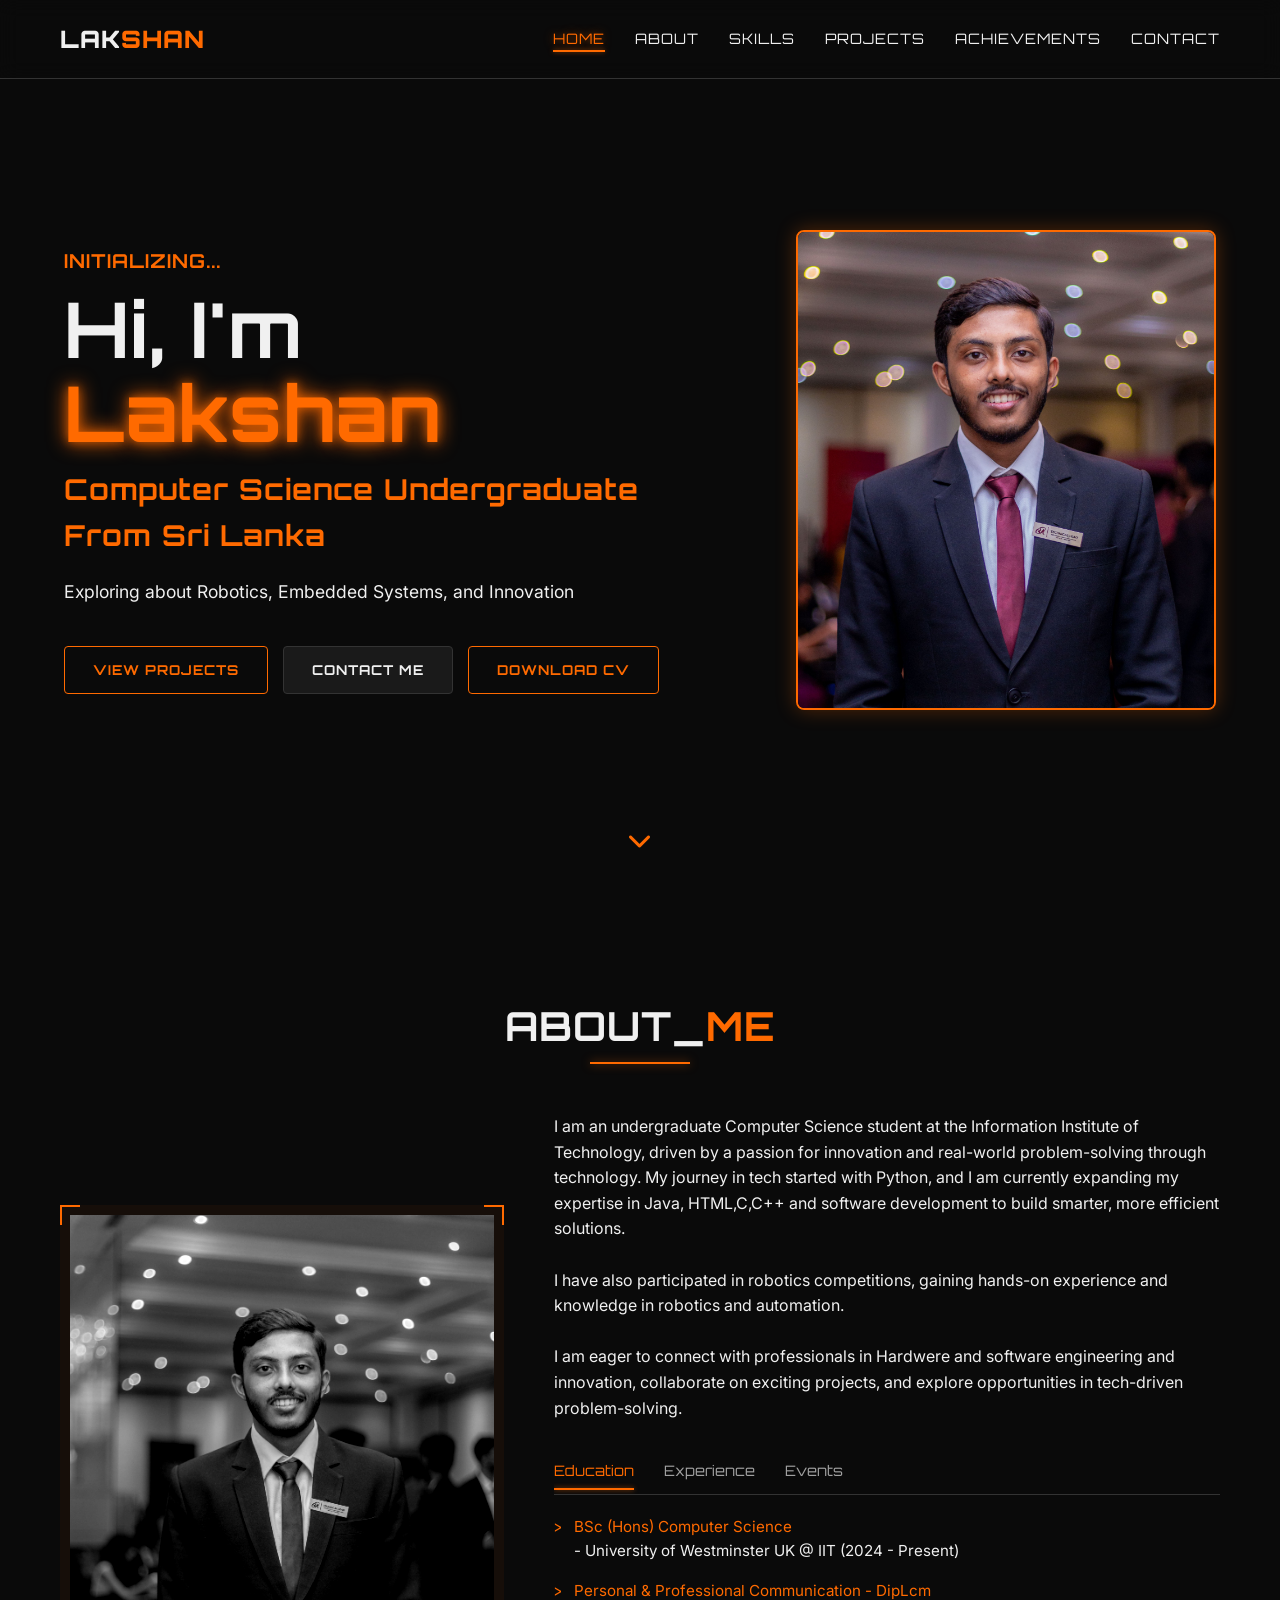
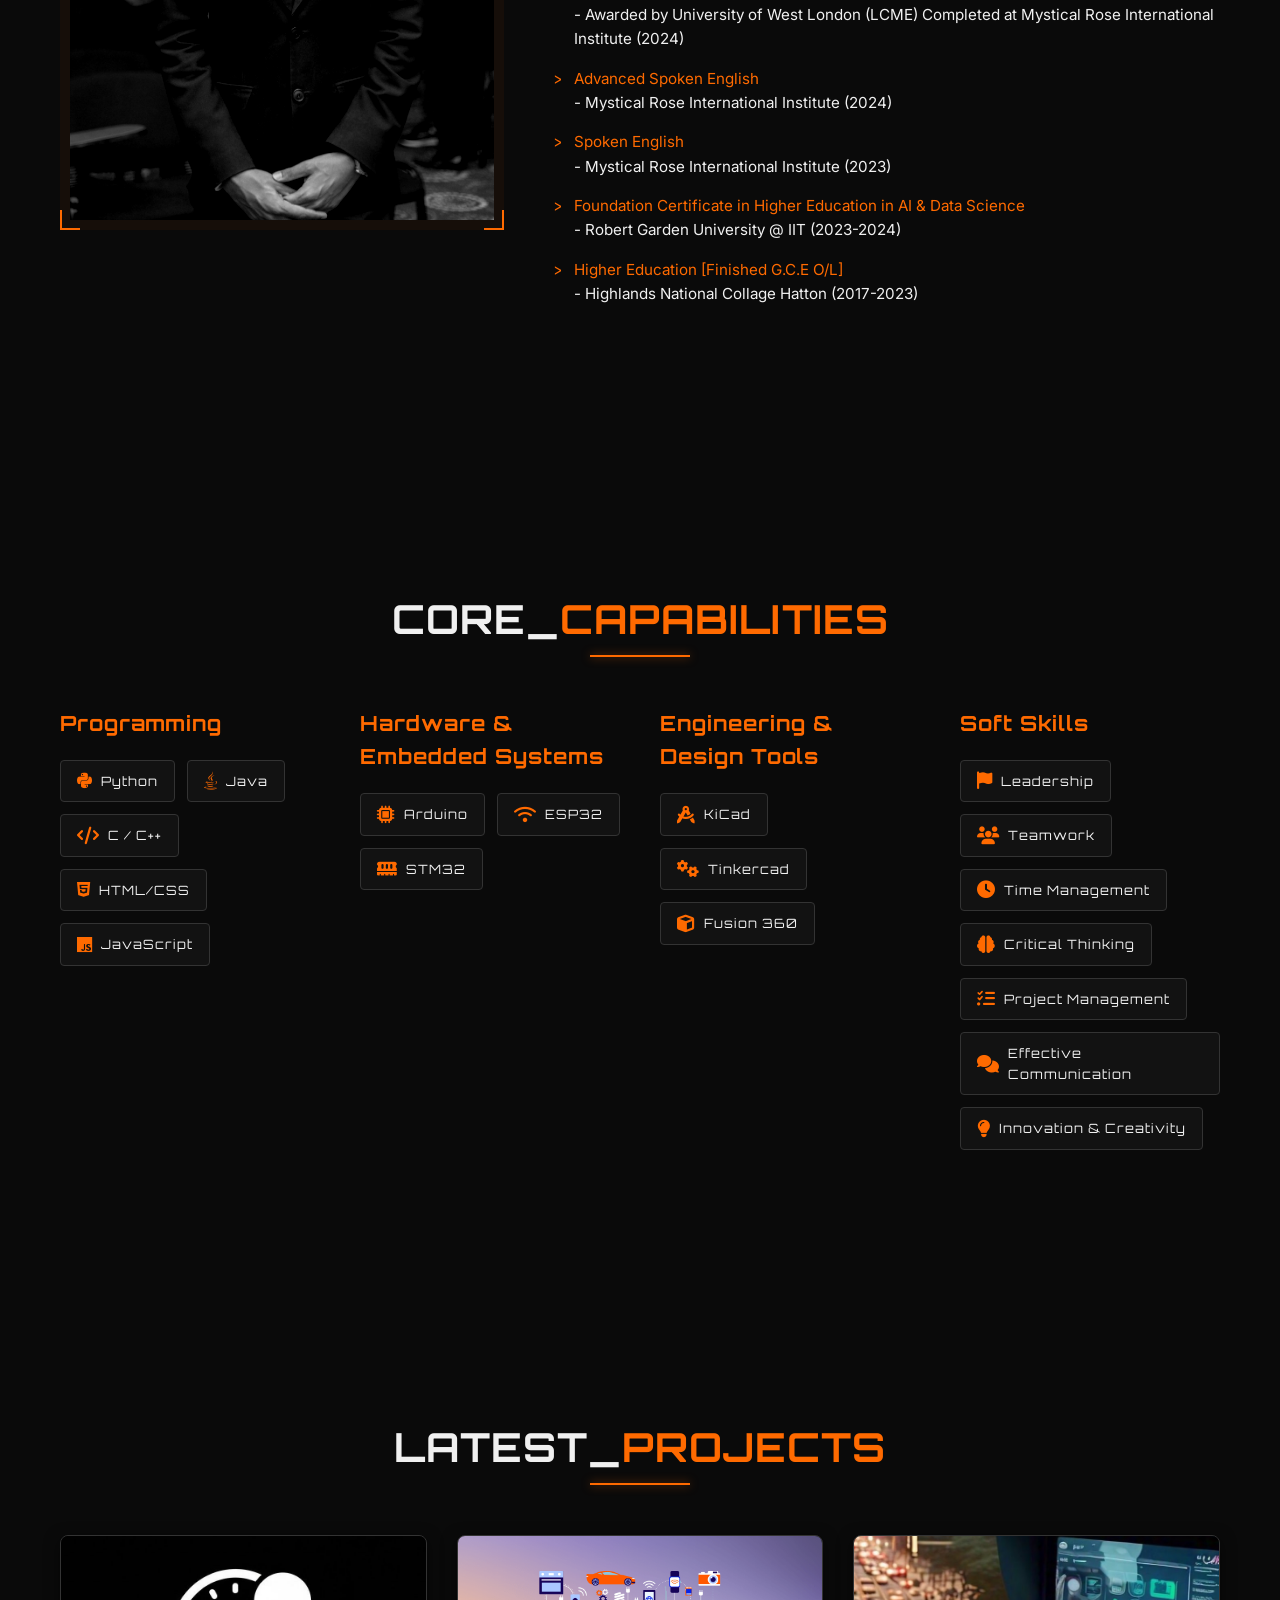
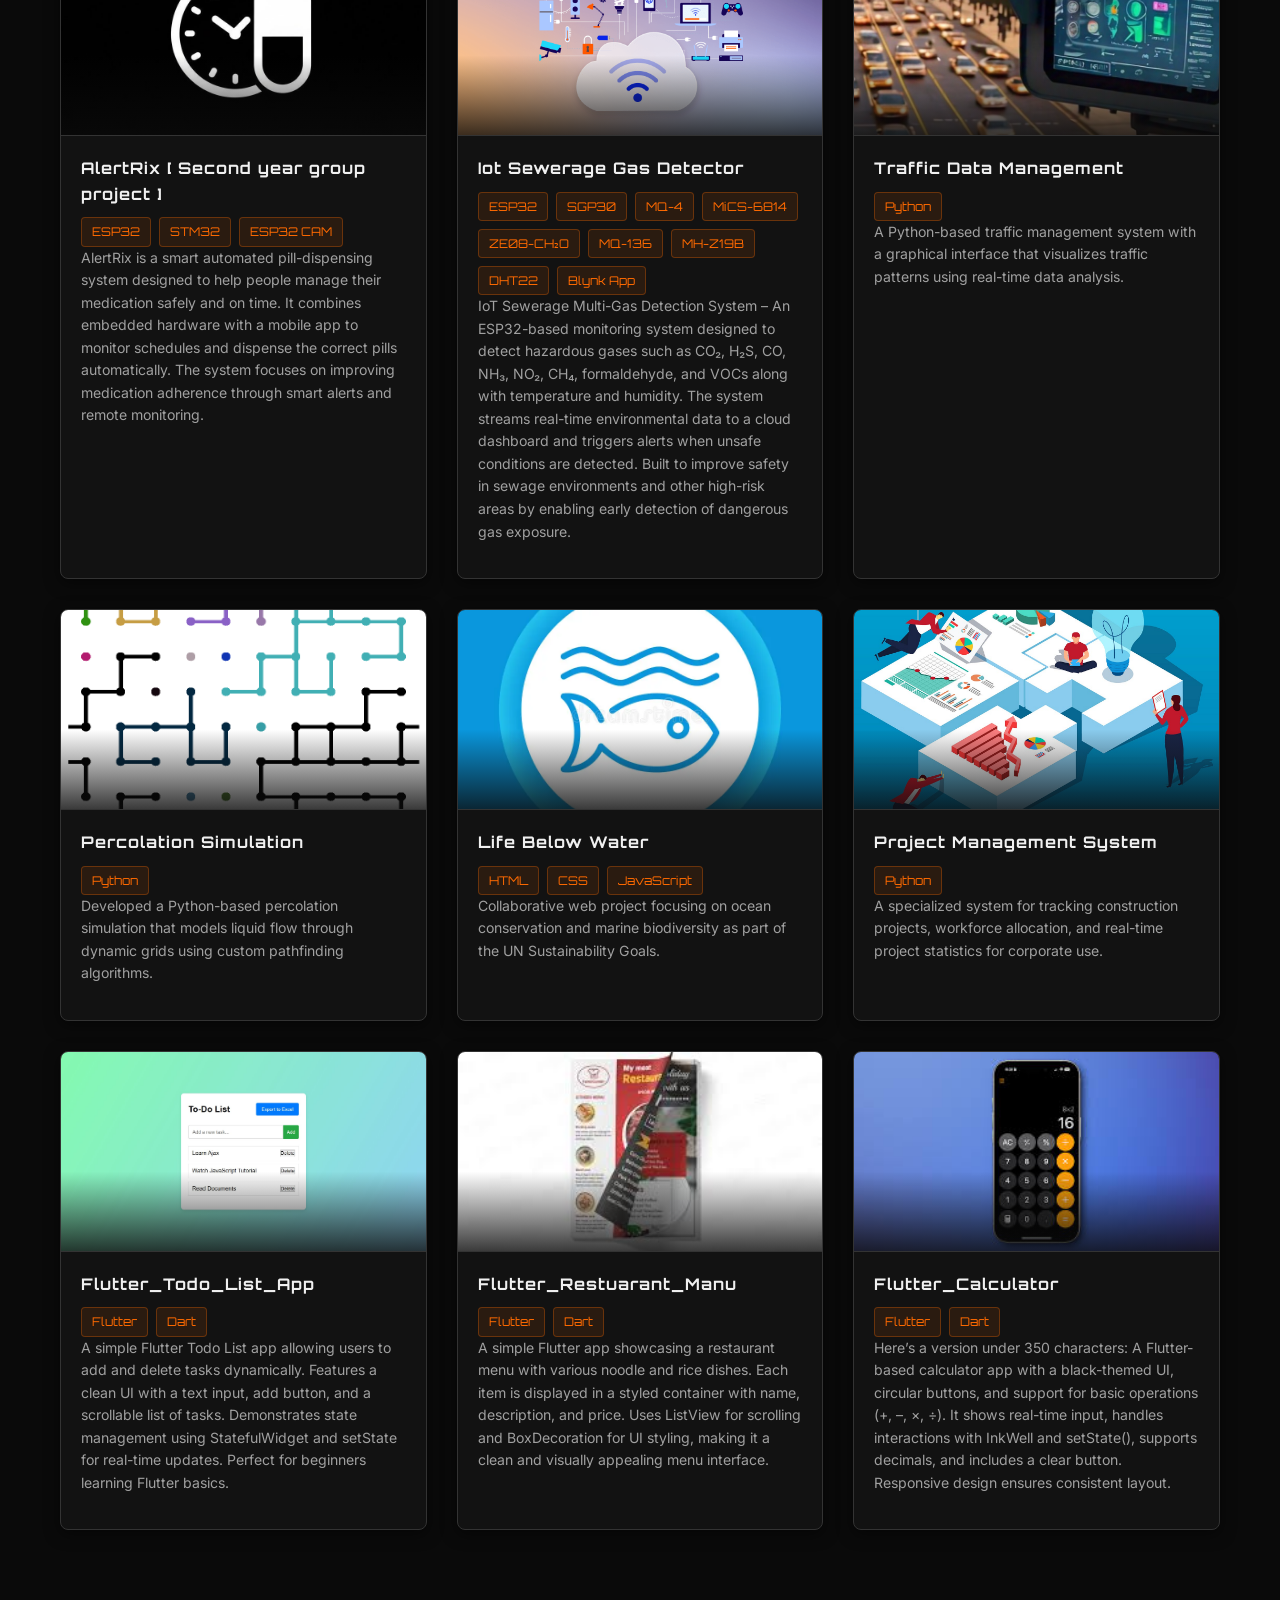
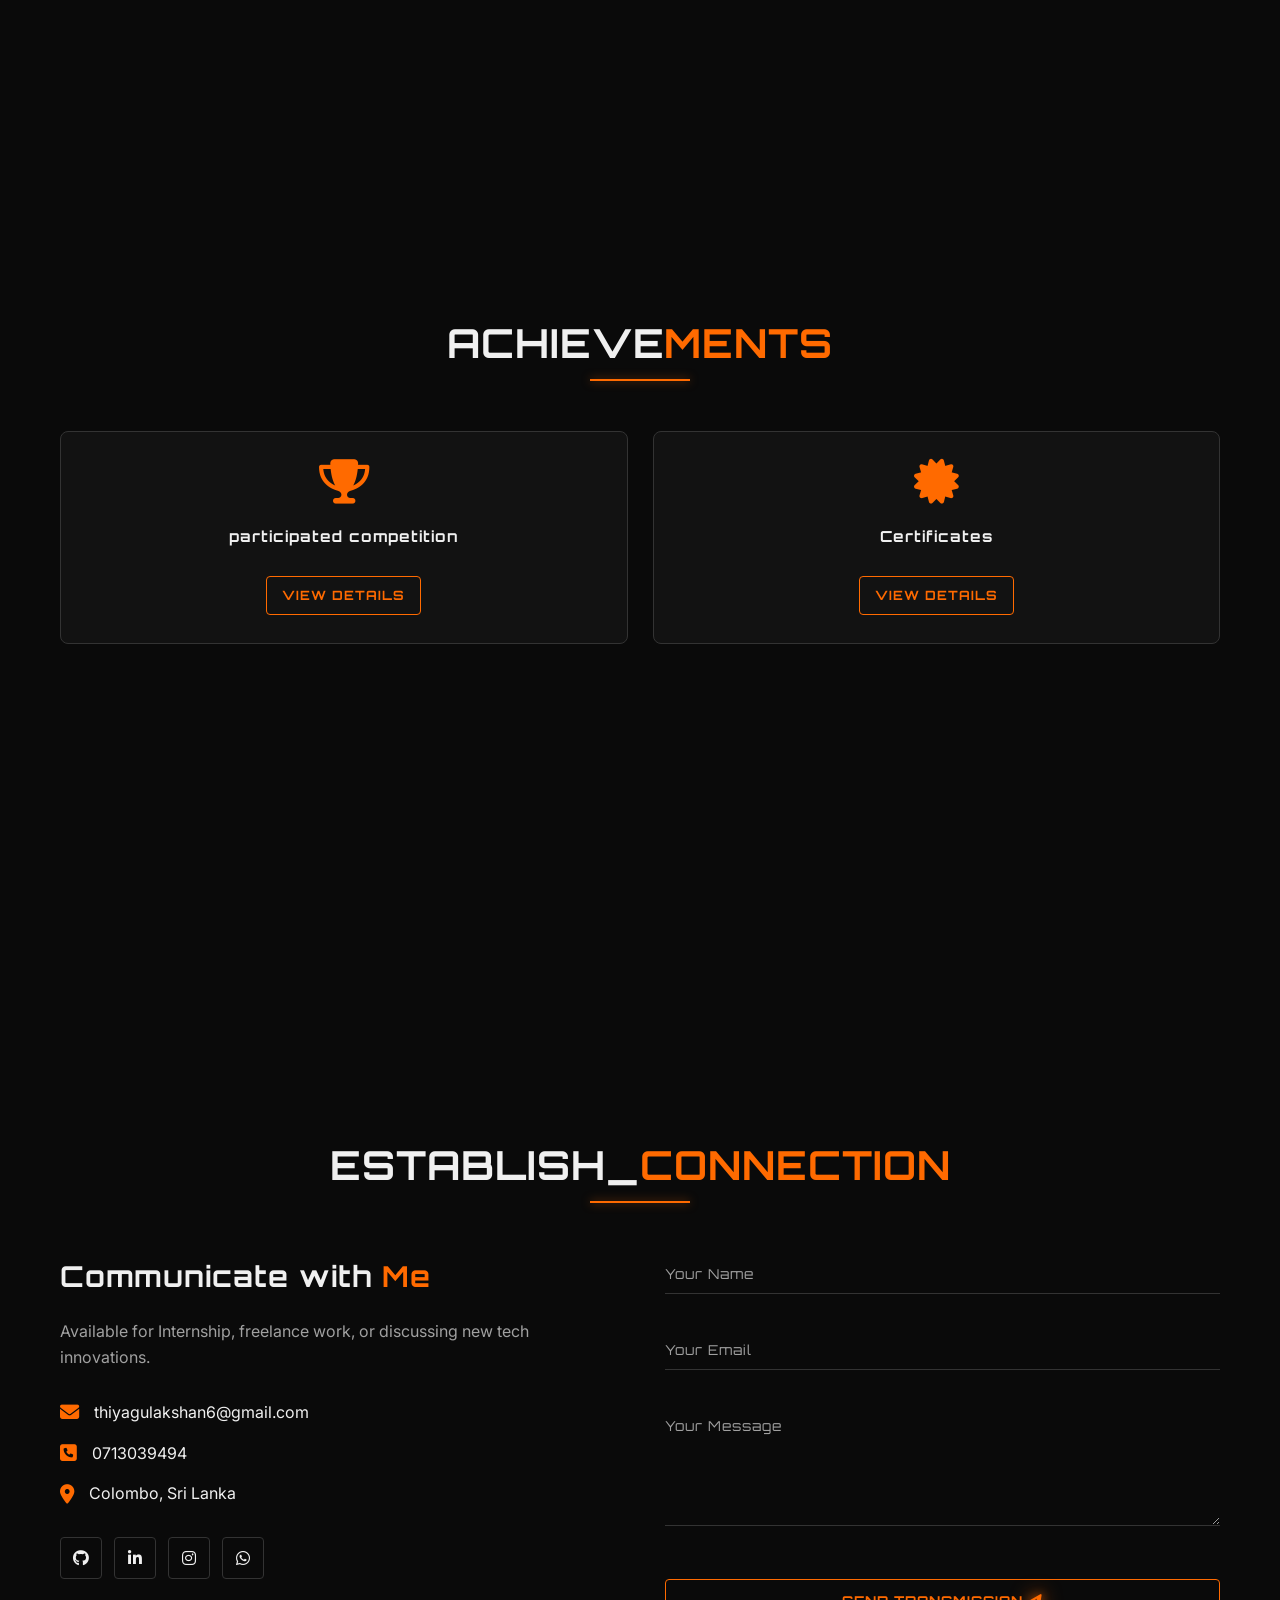
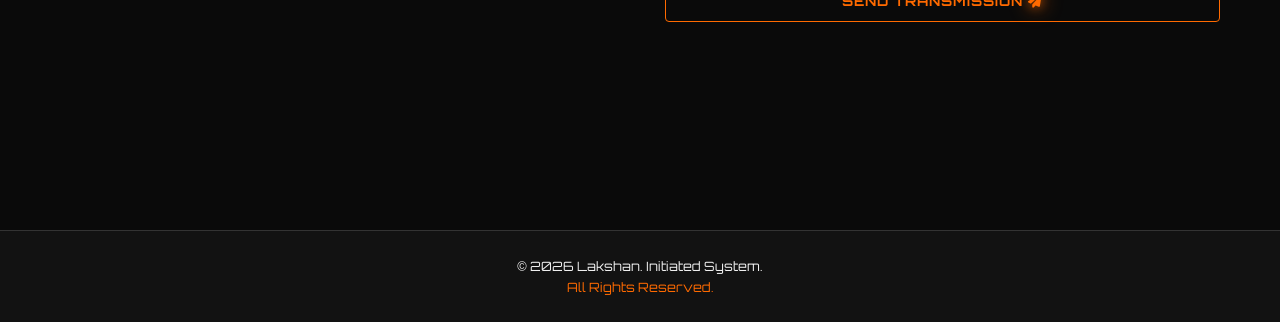
==== commit a4c26b57: "Update footer text formatting in index.html" ====
--- a/index.html
+++ b/index.html
@@ -502,7 +502,7 @@
 
     <!-- Footer -->
     <footer>
-        <p>&copy; 2026 Lakshan. Initiated System. <span class="highlight">All Rights Reserved.</span></p>
+        <p>&copy; 2026 Lakshan. Initiated System. <span class="highlight"><br>All Rights Reserved.</span></p>
     </footer>
 
     <!-- Back to Top Button -->
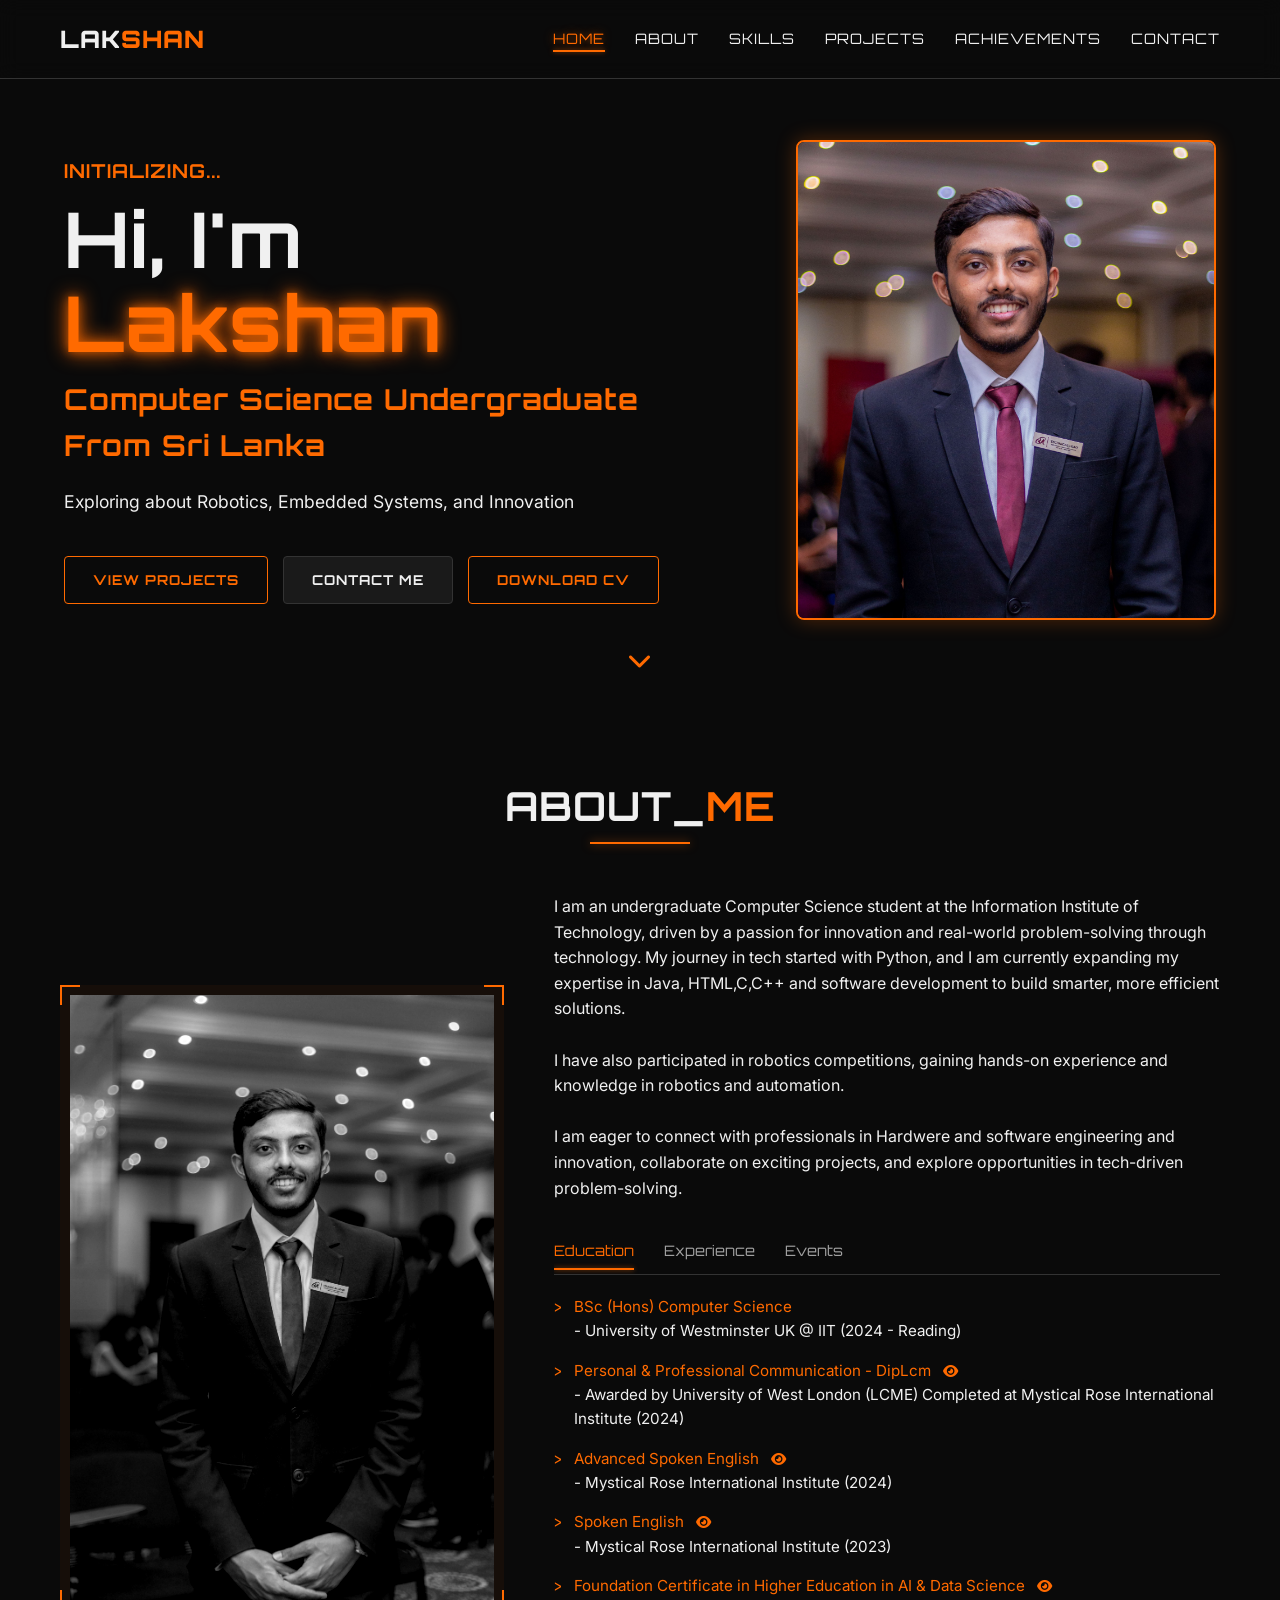
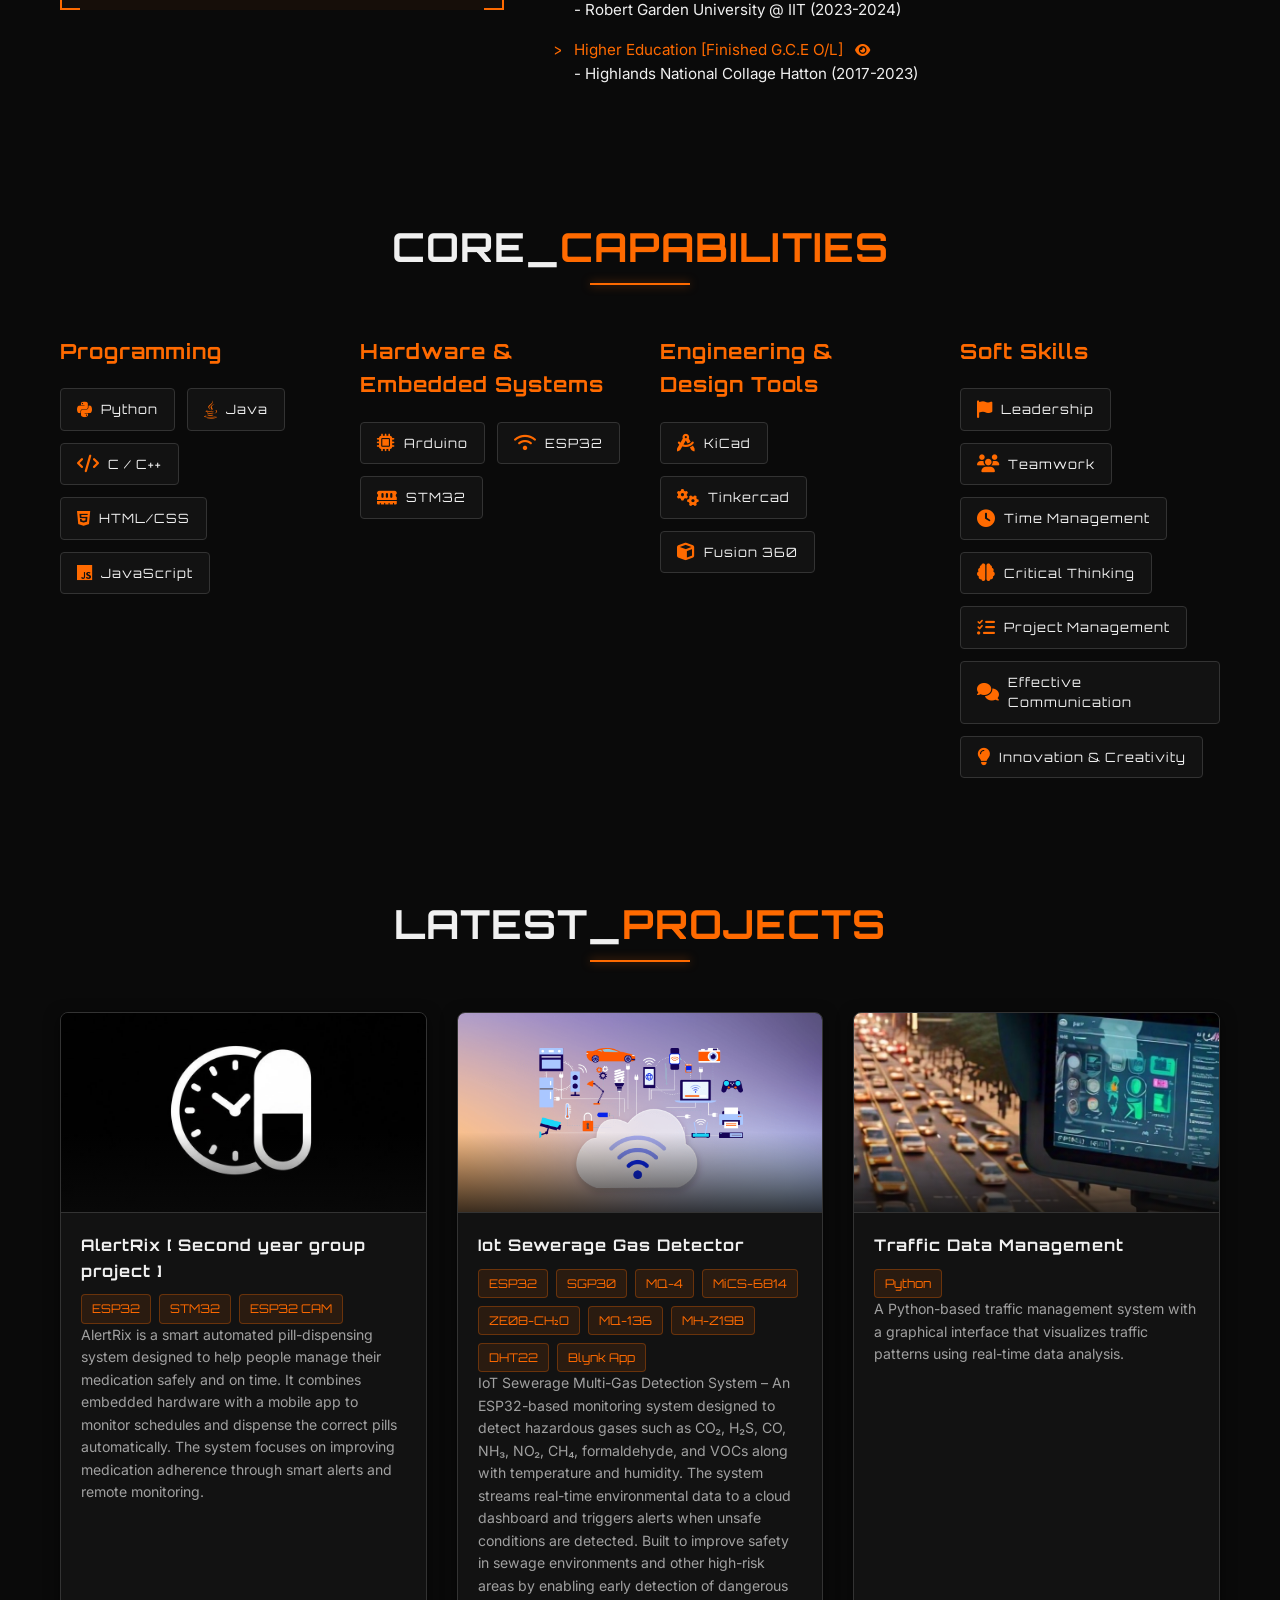
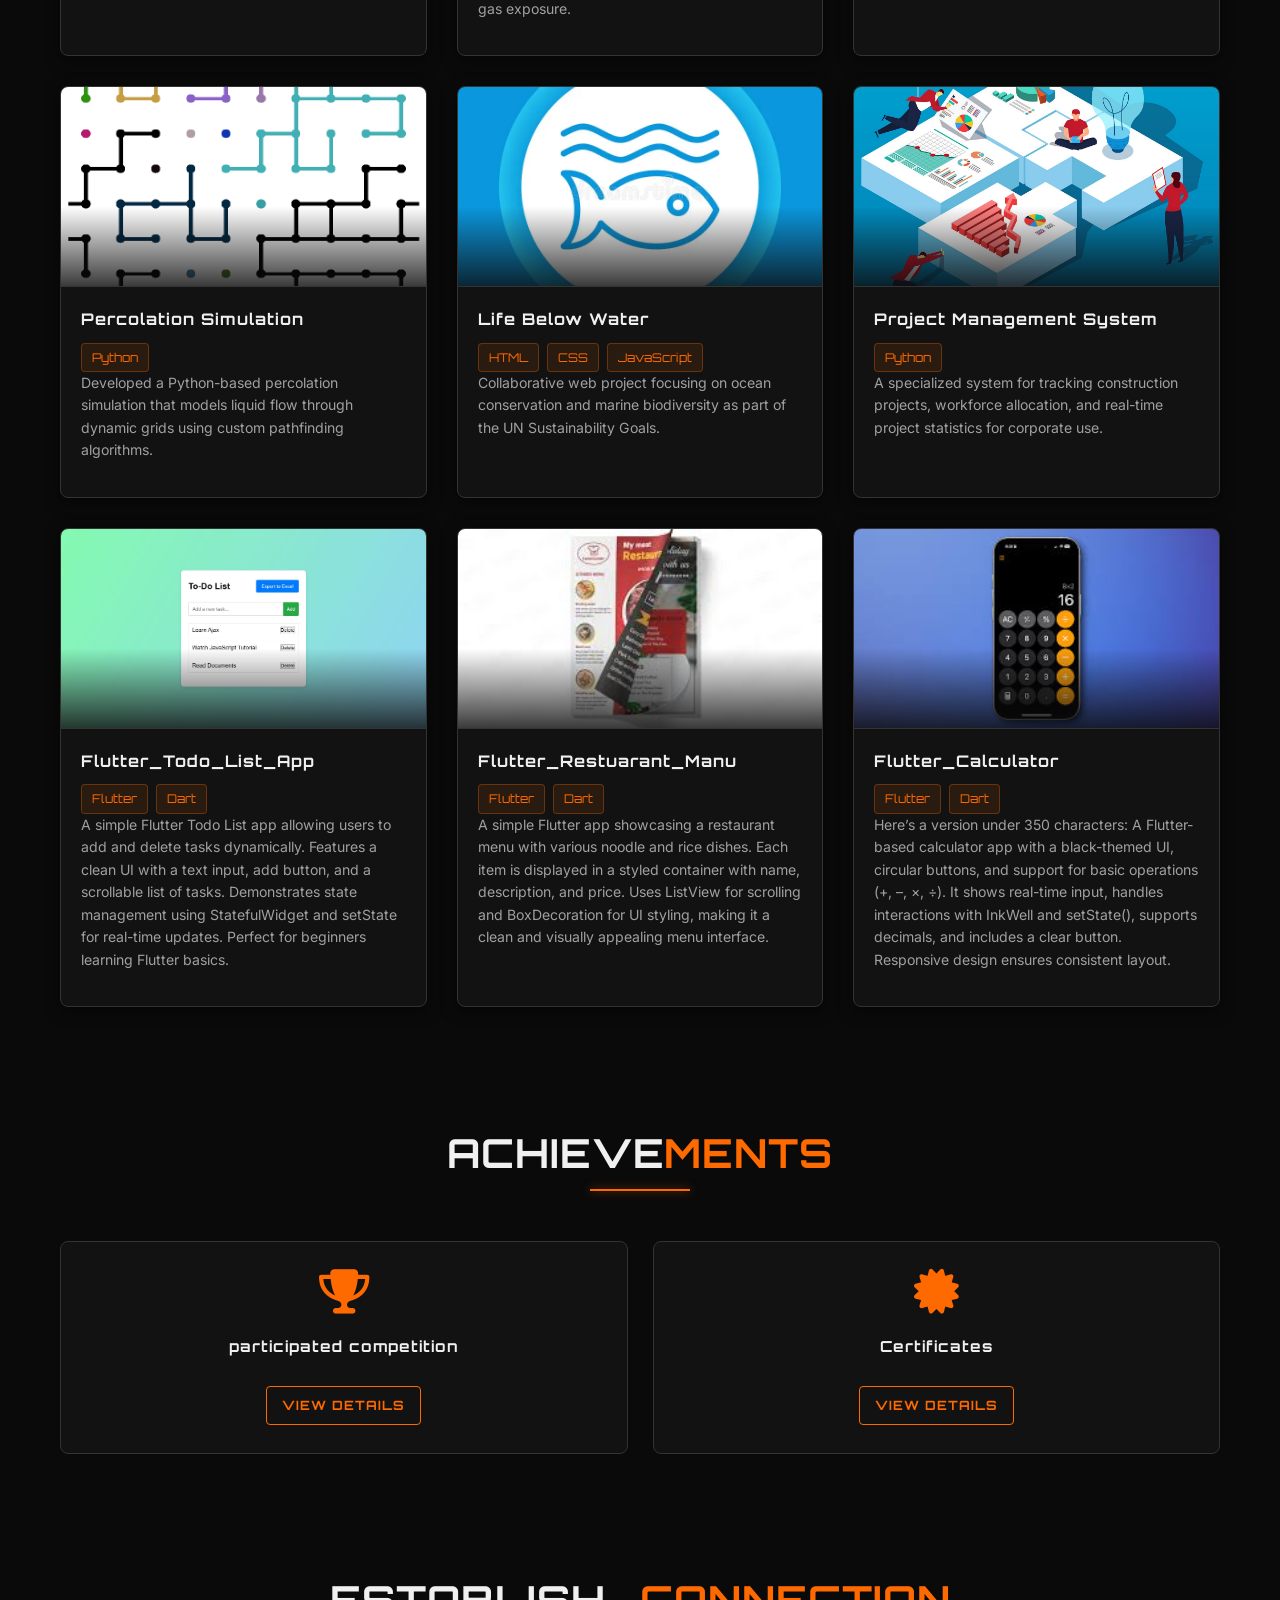
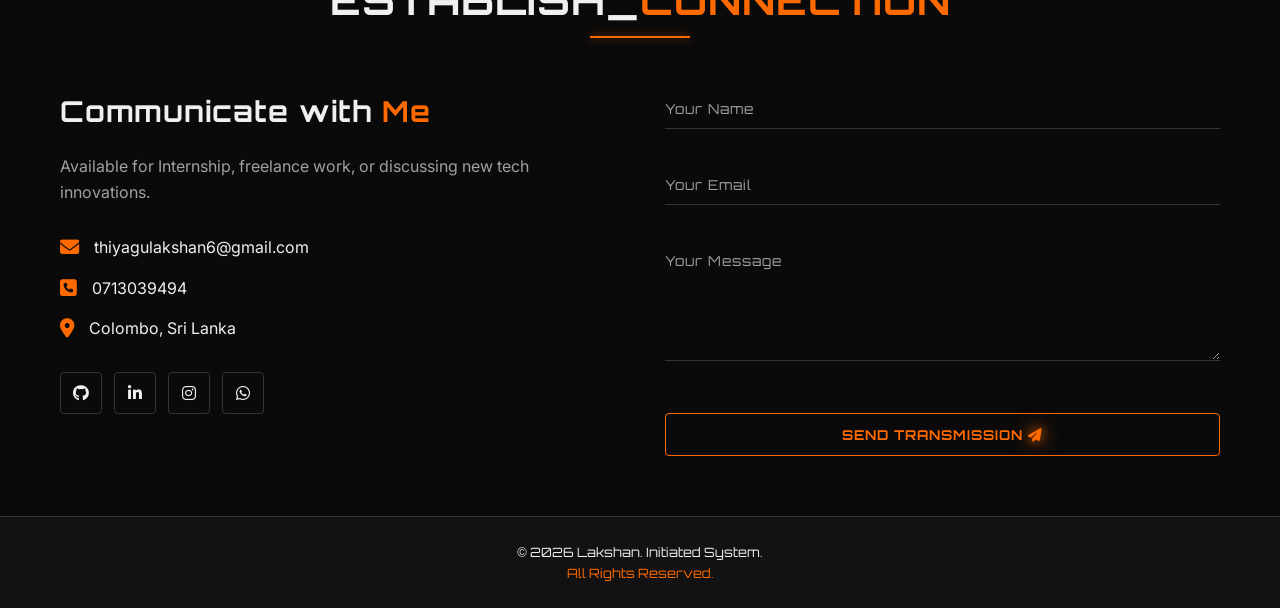
==== commit 3baf7652: "Update index.html" ====
--- a/index.html
+++ b/index.html
@@ -110,27 +110,38 @@
                                     <li><span class="highlight">BSc (Hons) Computer Science</span><br> - University of
                                         Westminster UK @ IIT
                                         (2024
-                                        - Present)</li>
+                                        - Reading)</li>
 
                                     <li><span class="highlight">Personal & Professional Communication -
-                                            DipLcm</span><br> -
+                                            DipLcm</span> <a href="#" class="cert-link"
+                                            data-cert="pic/dip.jpg,pic/dip1.jpg"><i class="fas fa-eye"></i></a><br> -
                                         Awarded by University of West London (LCME)
                                         Completed at Mystical Rose International Institute
                                         (2024)</li>
 
-                                    <li><span class="highlight">Advanced Spoken English</span><br> - Mystical Rose
+                                    <li><span class="highlight">Advanced Spoken English</span> <a href="#"
+                                            class="cert-link" data-cert="pic/csp.jpg,pic/csp1.jpg"><i
+                                                class="fas fa-eye"></i></a><br>
+                                        - Mystical Rose
                                         International Institute
                                         (2024)</li>
 
-                                    <li><span class="highlight">Spoken English</span><br> - Mystical Rose International
+                                    <li><span class="highlight">Spoken English</span> <a href="#" class="cert-link"
+                                            data-cert="pic/sp.jpg,pic/sp1.jpg"><i class="fas fa-eye"></i></a><br> -
+                                        Mystical Rose
+                                        International
                                         Institute
                                         (2023)</li>
 
                                     <li><span class="highlight">Foundation Certificate in Higher Education in AI & Data
-                                            Science</span><br> - Robert Garden University @ IIT
+                                            Science</span> <a href="#" class="cert-link" data-cert="pic/fou.jpg"><i
+                                                class="fas fa-eye"></i></a><br> - Robert Garden University @ IIT
                                         (2023-2024)</li>
 
-                                    <li><span class="highlight">Higher Education [Finished G.C.E O/L]</span><br> -
+                                    <li><span class="highlight">Higher Education [Finished G.C.E O/L]</span> <a href="#"
+                                            class="cert-link" data-cert="pic/ol.jpeg,pic/ol1.jpeg"><i
+                                                class="fas fa-eye"></i></a><br>
+                                        -
                                         Highlands
                                         National Collage
                                         Hatton (2017-2023)</li>
@@ -505,6 +516,14 @@
         <p>&copy; 2026 Lakshan. Initiated System. <span class="highlight"><br>All Rights Reserved.</span></p>
     </footer>
 
+    <!-- Image Modal -->
+    <div id="imageModal" class="modal">
+        <span class="close-modal">&times;</span>
+        <div class="modal-content-container" id="modal-container">
+            <!-- Images will be injected here -->
+        </div>
+    </div>
+
     <!-- Back to Top Button -->
     <div id="back-to-top" class="back-to-top">
         <i class="fas fa-chevron-up"></i>
--- a/style.css
+++ b/style.css
@@ -13,6 +13,9 @@
     --font-body: 'Inter', sans-serif;
 
     --transition: all 0.3s ease;
+
+    /* Modal Colors */
+    --modal-bg: rgba(10, 10, 10, 0.95);
 }
 
 *,
@@ -95,8 +98,8 @@
 }
 
 .section {
-    padding: 100px 0;
-    min-height: 100vh;
+    padding: 60px 0;
+    min-height: auto;
     display: flex;
     flex-direction: column;
     justify-content: center;
@@ -208,7 +211,7 @@
     align-items: center;
     position: relative;
     overflow: hidden;
-    min-height: 100vh;
+    min-height: 80vh;
 }
 
 .hero-bg-video {
@@ -1150,7 +1153,7 @@
         flex-direction: column-reverse;
         text-align: center;
         gap: 30px;
-        padding-top: 100px;
+        padding-top: 80px;
     }
 
     .hero-profile-pic {
@@ -1196,7 +1199,7 @@
 /* ===== RESPONSIVE — MOBILE (max 768px) ===== */
 @media screen and (max-width: 768px) {
     .section {
-        padding: 80px 0;
+        padding: 50px 0;
     }
 
     /* Mobile Nav */
@@ -1233,7 +1236,7 @@
     }
 
     .hero-content {
-        padding: 100px 20px 60px;
+        padding: 80px 20px 40px;
         gap: 25px;
     }
 
@@ -1243,9 +1246,6 @@
 
     .hero h2 {
         font-size: 1rem;
-        border: none;
-        animation: none;
-        white-space: normal;
     }
 
     .hero-profile-pic img {
@@ -1296,7 +1296,7 @@
 /* ===== RESPONSIVE — SMALL MOBILE (max 480px) ===== */
 @media screen and (max-width: 480px) {
     .section {
-        padding: 70px 0;
+        padding: 40px 0;
     }
 
     .container {
@@ -1309,7 +1309,7 @@
     }
 
     .hero-content {
-        padding: 90px 15px 50px;
+        padding: 70px 15px 30px;
         gap: 20px;
     }
 
@@ -1393,53 +1393,85 @@
     .image-gallery img {
         height: 105px !important;
     }
-
-    .detail-section {
-        padding-top: 90px;
-    }
-
-    .detail-card {
-        padding: 16px 14px;
-        margin-bottom: 18px;
-    }
-
-    .modal-content {
-        max-width: 95vw;
-        max-height: 80vh;
-    }
-
-    .close-modal {
-        font-size: 30px;
-        top: 10px;
-        right: 12px;
-    }
-}
-
-/* ===== RESPONSIVE — EXTRA SMALL (max 360px) ===== */
-@media screen and (max-width: 360px) {
-    .hero h1 {
-        font-size: 1.7rem;
-    }
-
-    .logo {
-        font-size: 1.2rem;
-    }
-
-    .section-title {
-        font-size: 1.1rem;
-    }
-
-    .skill-card {
-        font-size: 0.72rem;
-        padding: 8px 12px;
-    }
-
-    .image-gallery {
-        grid-template-columns: repeat(2, 1fr);
-        gap: 6px;
-    }
-
-    .image-gallery img {
-        height: 90px !important;
-    }
-}+}
+
+/* ===== CERTIFICATE LINKS ===== */
+.cert-link {
+    color: var(--acc-color);
+    margin-left: 8px;
+    font-size: 0.85rem;
+    transition: var(--transition);
+    display: inline-block;
+}
+
+.cert-link:hover {
+    transform: scale(1.2);
+    text-shadow: 0 0 10px var(--acc-glow);
+}
+
+/* ===== MODAL / LIGHTBOX ===== */
+.modal {
+    display: none;
+    position: fixed;
+    z-index: 9999;
+    left: 0;
+    top: 0;
+    width: 100%;
+    height: 100%;
+    overflow: auto;
+    background-color: var(--modal-bg);
+    backdrop-filter: blur(5px);
+    align-items: center;
+    justify-content: center;
+}
+
+.modal-content-container {
+    margin: auto;
+    display: flex;
+    max-width: 95vw;
+    max-height: 85vh;
+    gap: 20px;
+    justify-content: center;
+    align-items: center;
+    flex-wrap: wrap;
+    animation: zoomIn 0.3s ease;
+}
+
+.modal-content-container img {
+    max-width: 100%;
+    max-height: 80vh;
+    object-fit: contain;
+    border: 2px solid var(--acc-color);
+    box-shadow: 0 0 30px rgba(255, 106, 0, 0.4);
+    border-radius: 8px;
+    flex: 1 1 auto;
+}
+
+
+.close-modal {
+    position: fixed;
+    top: 20px;
+    right: 35px;
+    color: var(--acc-color);
+    font-size: 40px;
+    font-weight: bold;
+    cursor: pointer;
+    z-index: 10000;
+}
+
+.close-modal:hover {
+    color: #fff;
+    text-shadow: 0 0 10px var(--acc-color);
+}
+
+@keyframes zoomIn {
+    from {
+        transform: scale(0.9);
+        opacity: 0;
+    }
+
+    to {
+        transform: scale(1);
+        opacity: 1;
+    }
+}
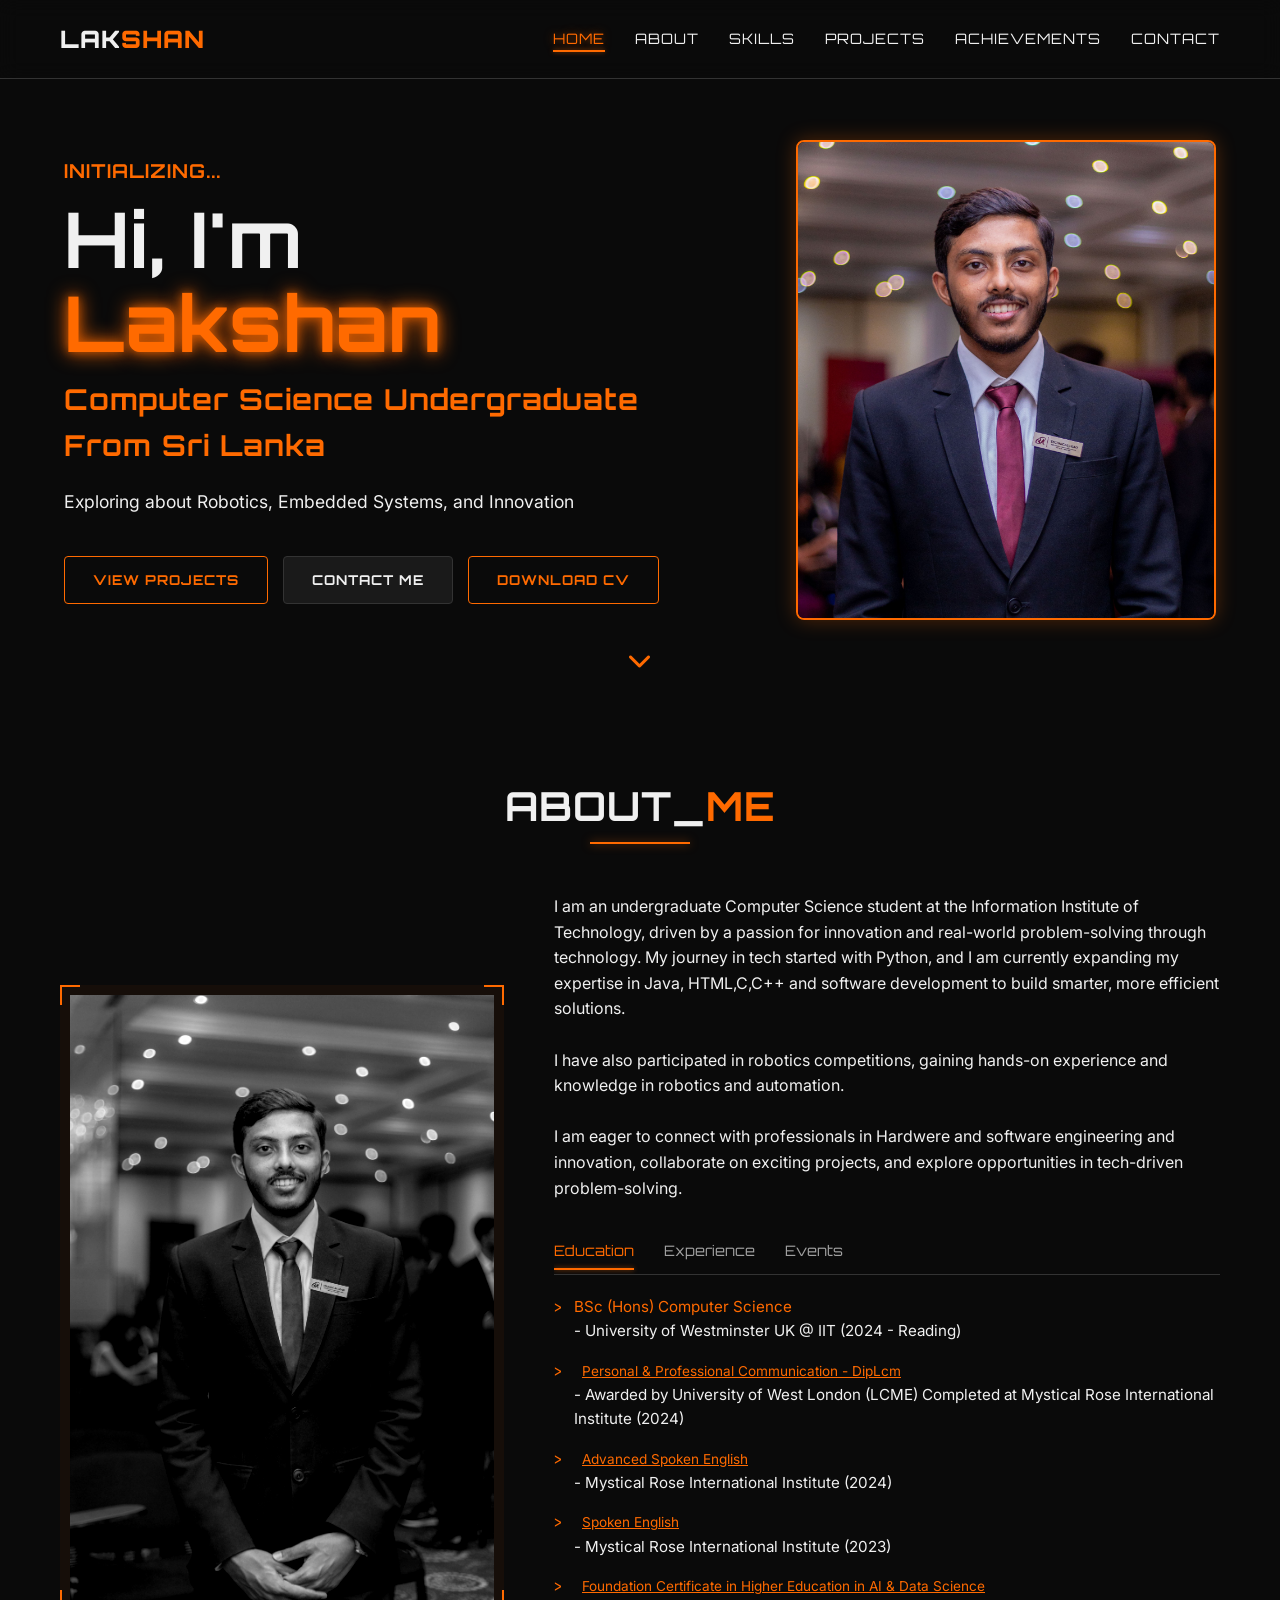
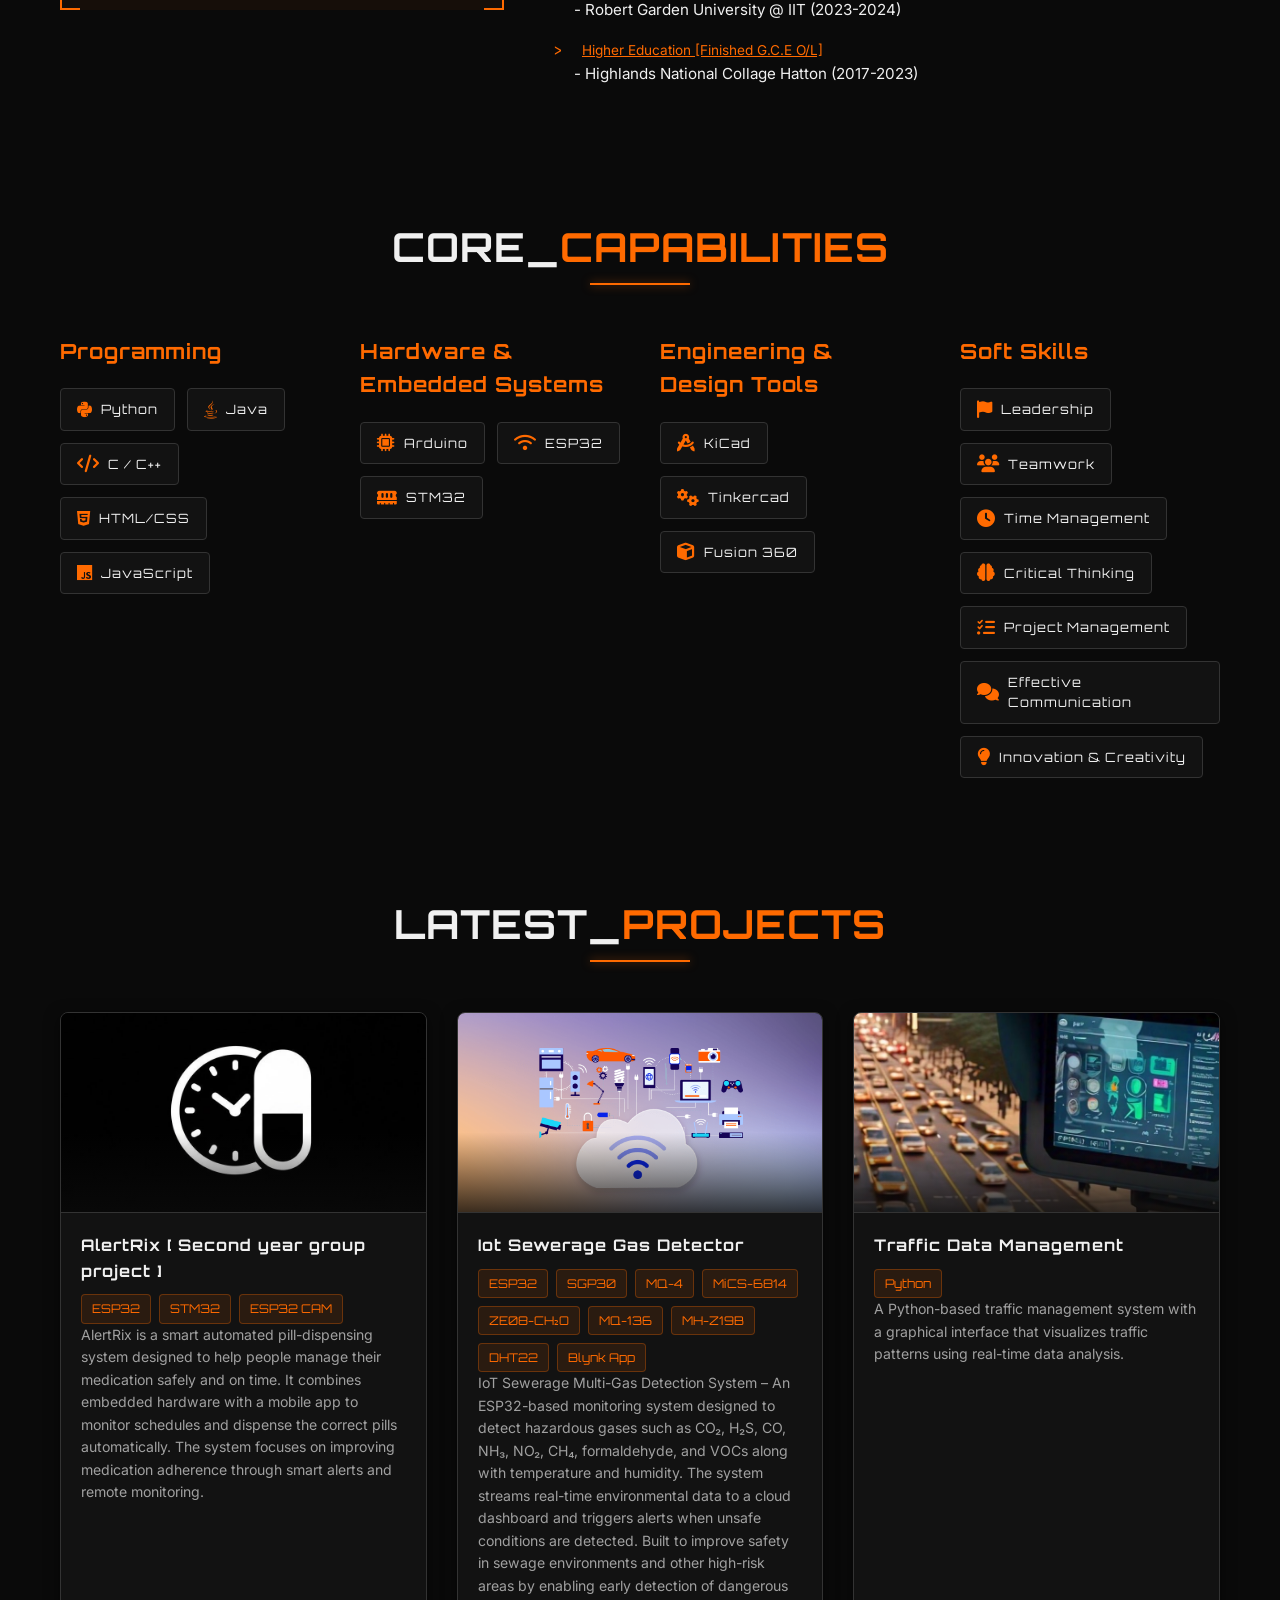
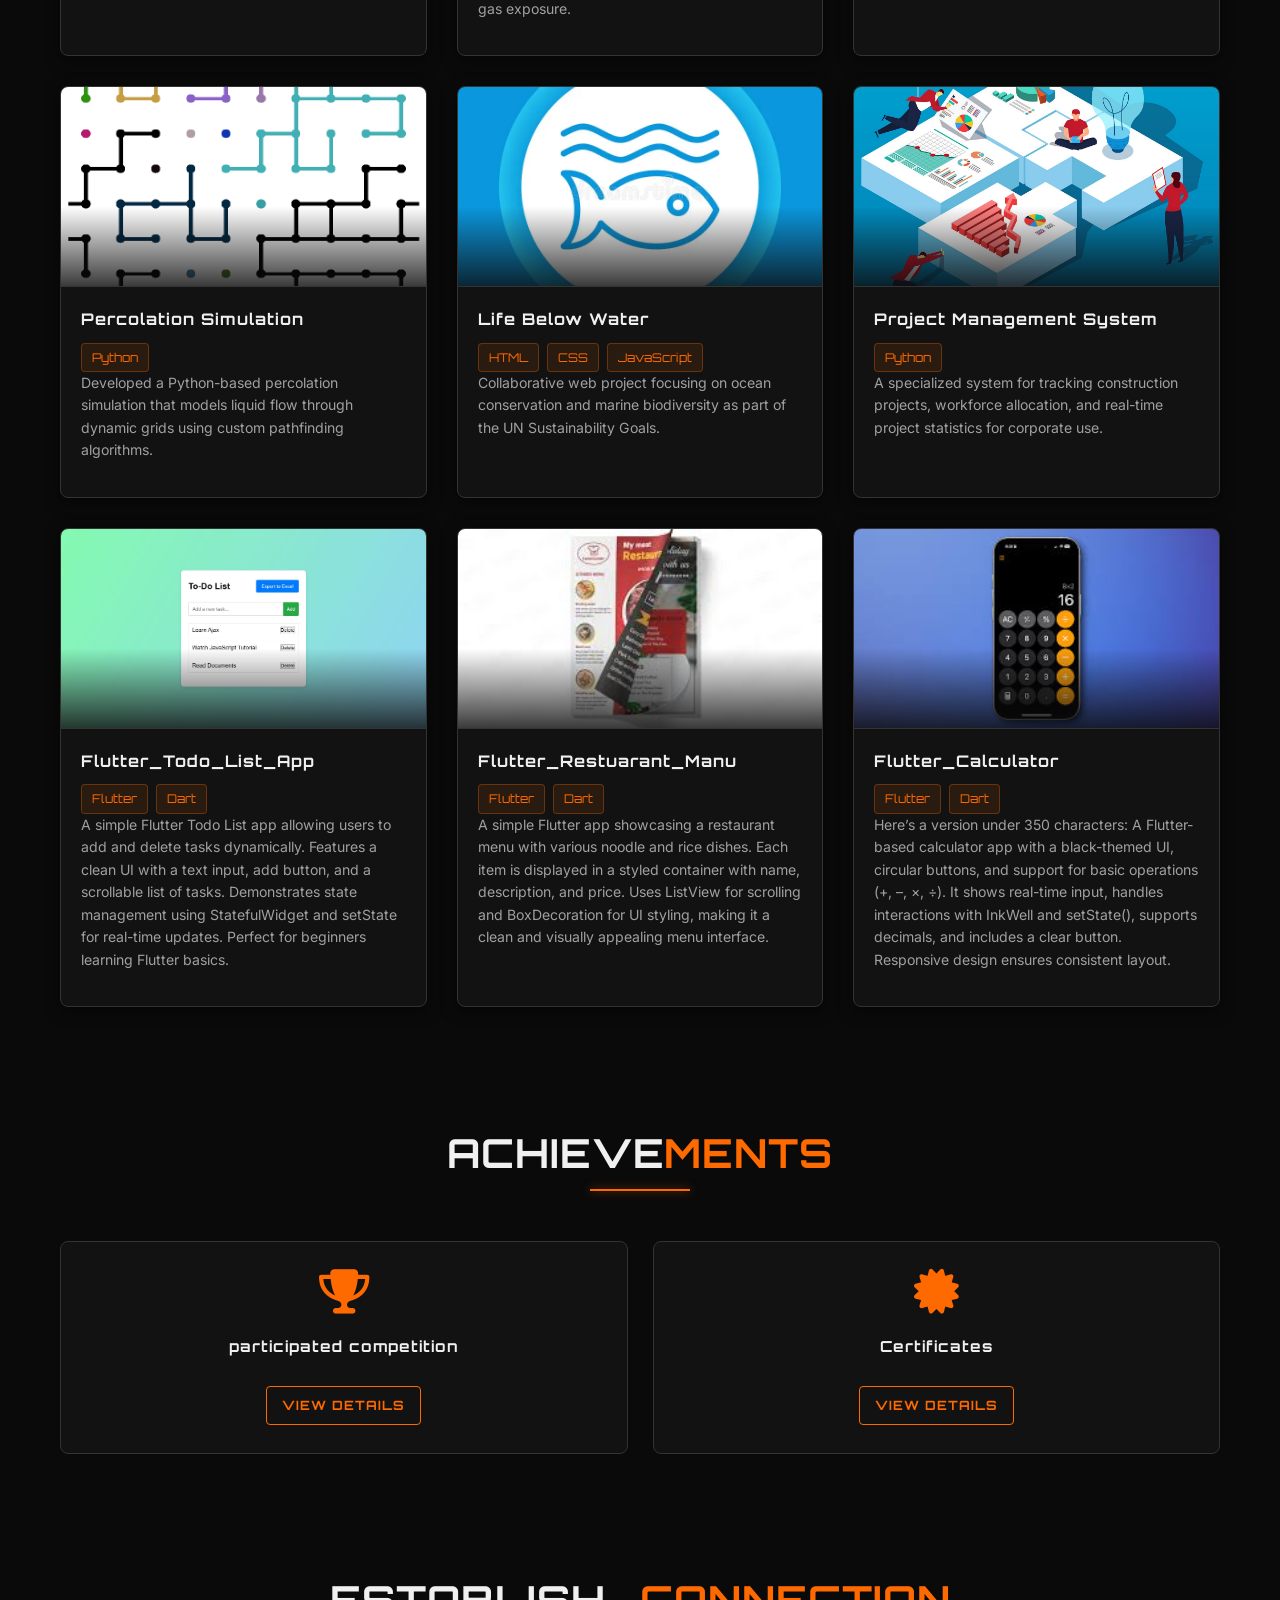
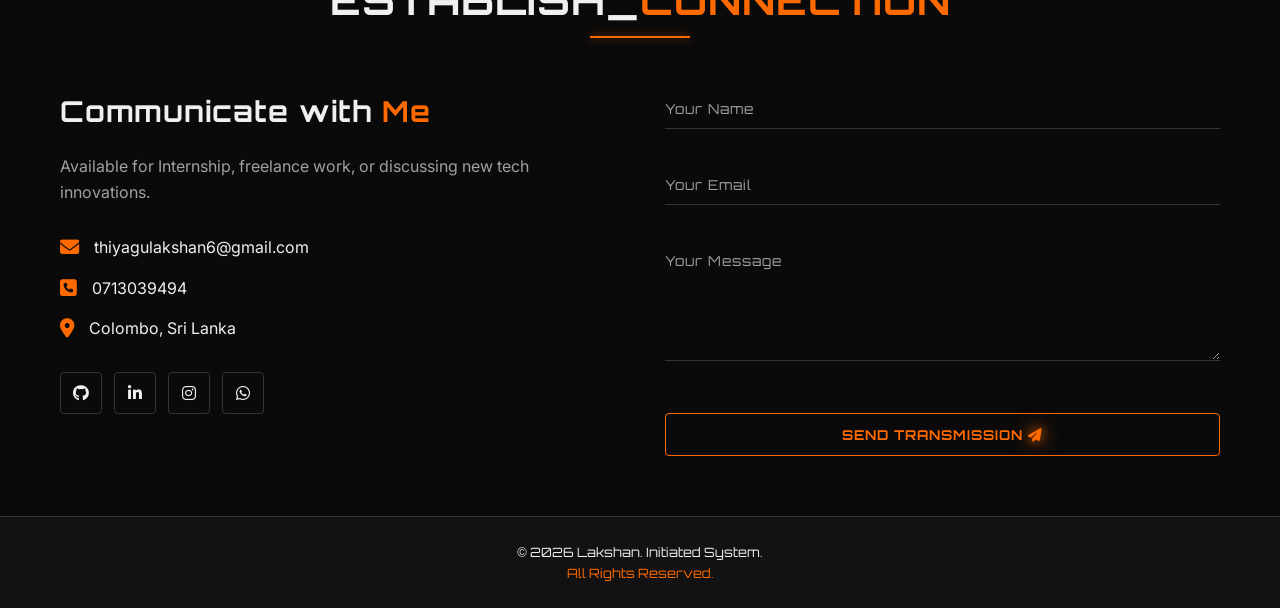
==== commit 73ec077a: "Update index.html" ====
--- a/index.html
+++ b/index.html
@@ -112,35 +112,34 @@
                                         (2024
                                         - Reading)</li>
 
-                                    <li><span class="highlight">Personal & Professional Communication -
-                                            DipLcm</span> <a href="#" class="cert-link"
-                                            data-cert="pic/dip.jpg,pic/dip1.jpg"><i class="fas fa-eye"></i></a><br> -
+                                    <li><a href="#" class="cert-link" data-cert="pic/dip.jpg,pic/dip1.jpg"><span
+                                                class="highlight">Personal & Professional Communication -
+                                                DipLcm</span></a><br> -
                                         Awarded by University of West London (LCME)
                                         Completed at Mystical Rose International Institute
                                         (2024)</li>
 
-                                    <li><span class="highlight">Advanced Spoken English</span> <a href="#"
-                                            class="cert-link" data-cert="pic/csp.jpg,pic/csp1.jpg"><i
-                                                class="fas fa-eye"></i></a><br>
+                                    <li><a href="#" class="cert-link" data-cert="pic/csp.jpg,pic/csp1.jpg"><span
+                                                class="highlight">Advanced Spoken English</span></a><br>
                                         - Mystical Rose
                                         International Institute
                                         (2024)</li>
 
-                                    <li><span class="highlight">Spoken English</span> <a href="#" class="cert-link"
-                                            data-cert="pic/sp.jpg,pic/sp1.jpg"><i class="fas fa-eye"></i></a><br> -
+                                    <li><a href="#" class="cert-link" data-cert="pic/sp.jpg,pic/sp1.jpg"><span
+                                                class="highlight">Spoken English</span></a><br> -
                                         Mystical Rose
                                         International
                                         Institute
                                         (2023)</li>
 
-                                    <li><span class="highlight">Foundation Certificate in Higher Education in AI & Data
-                                            Science</span> <a href="#" class="cert-link" data-cert="pic/fou.jpg"><i
-                                                class="fas fa-eye"></i></a><br> - Robert Garden University @ IIT
+                                    <li><a href="#" class="cert-link" data-cert="pic/fou.jpg"><span
+                                                class="highlight">Foundation Certificate in Higher Education in AI &
+                                                Data
+                                                Science</span></a><br> - Robert Garden University @ IIT
                                         (2023-2024)</li>
 
-                                    <li><span class="highlight">Higher Education [Finished G.C.E O/L]</span> <a href="#"
-                                            class="cert-link" data-cert="pic/ol.jpeg,pic/ol1.jpeg"><i
-                                                class="fas fa-eye"></i></a><br>
+                                    <li><a href="#" class="cert-link" data-cert="pic/ol.jpeg,pic/ol1.jpeg"><span
+                                                class="highlight">Higher Education [Finished G.C.E O/L]</span></a><br>
                                         -
                                         Highlands
                                         National Collage
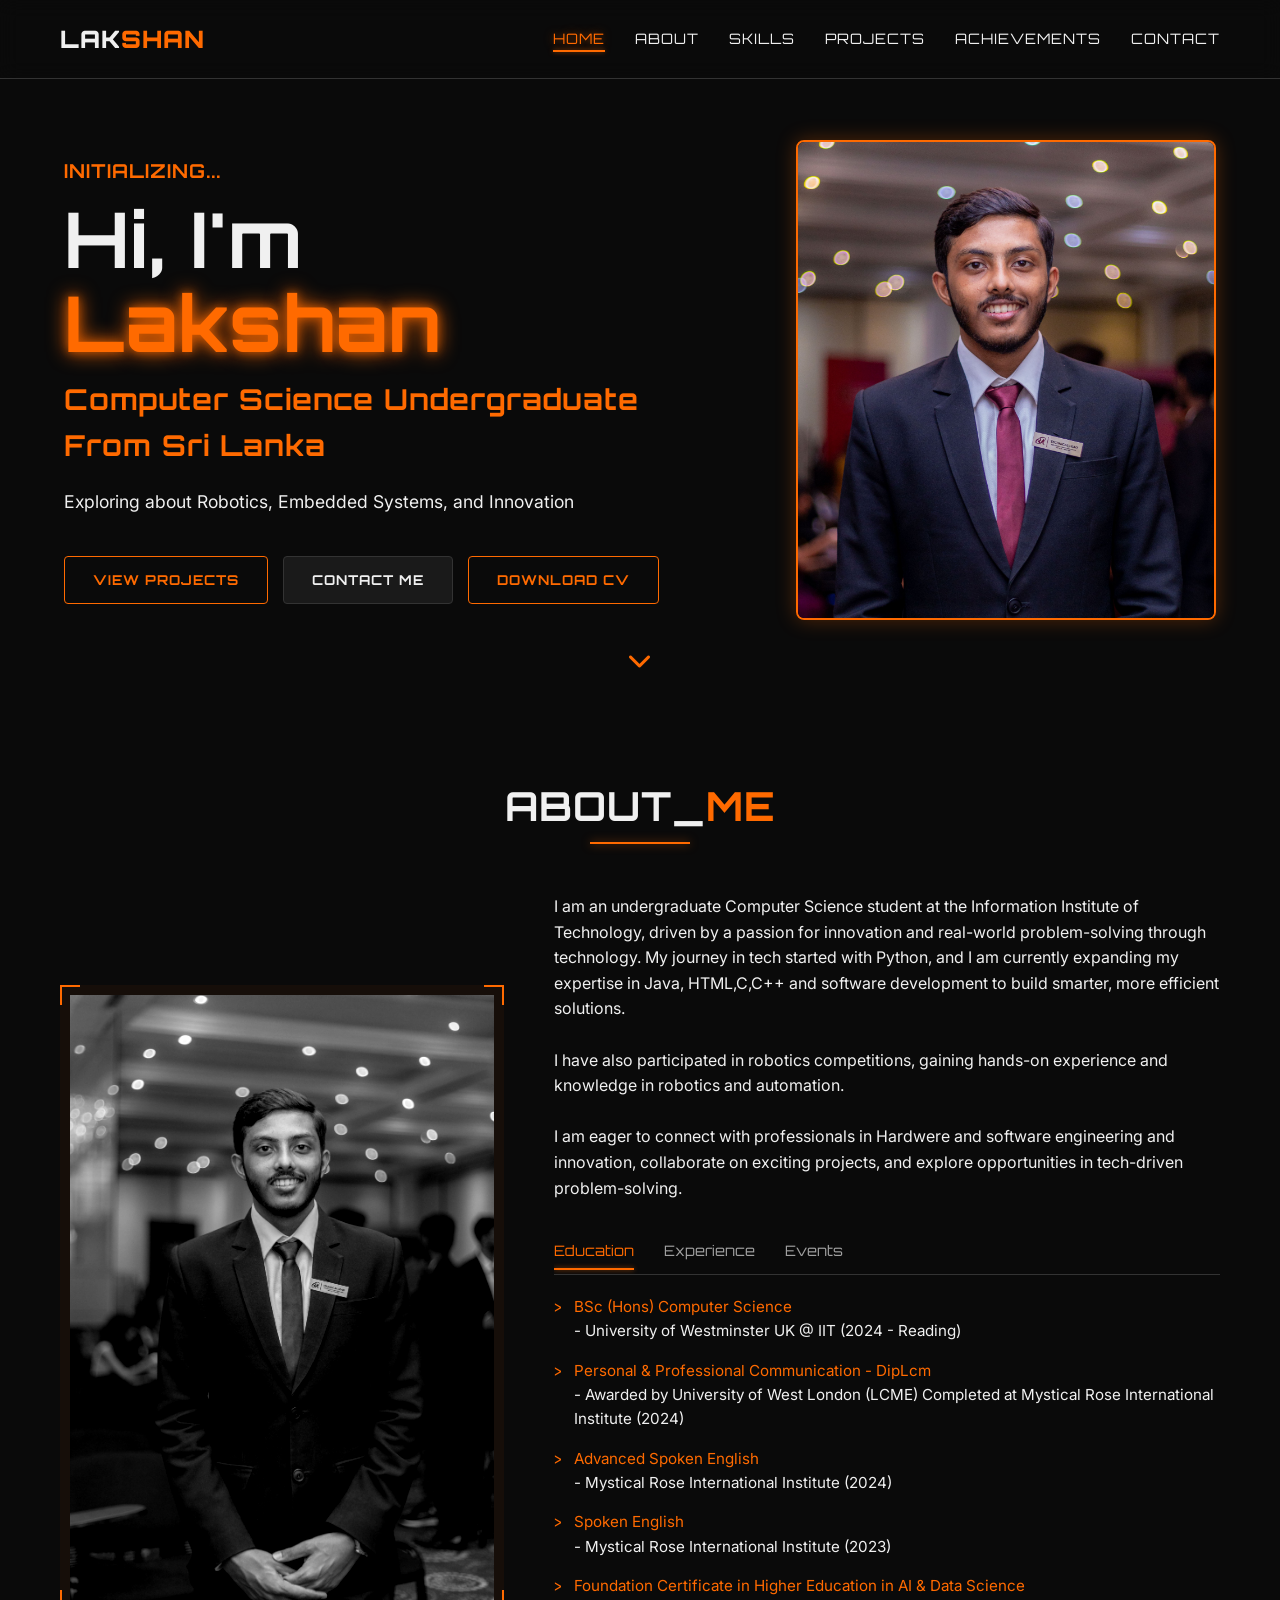
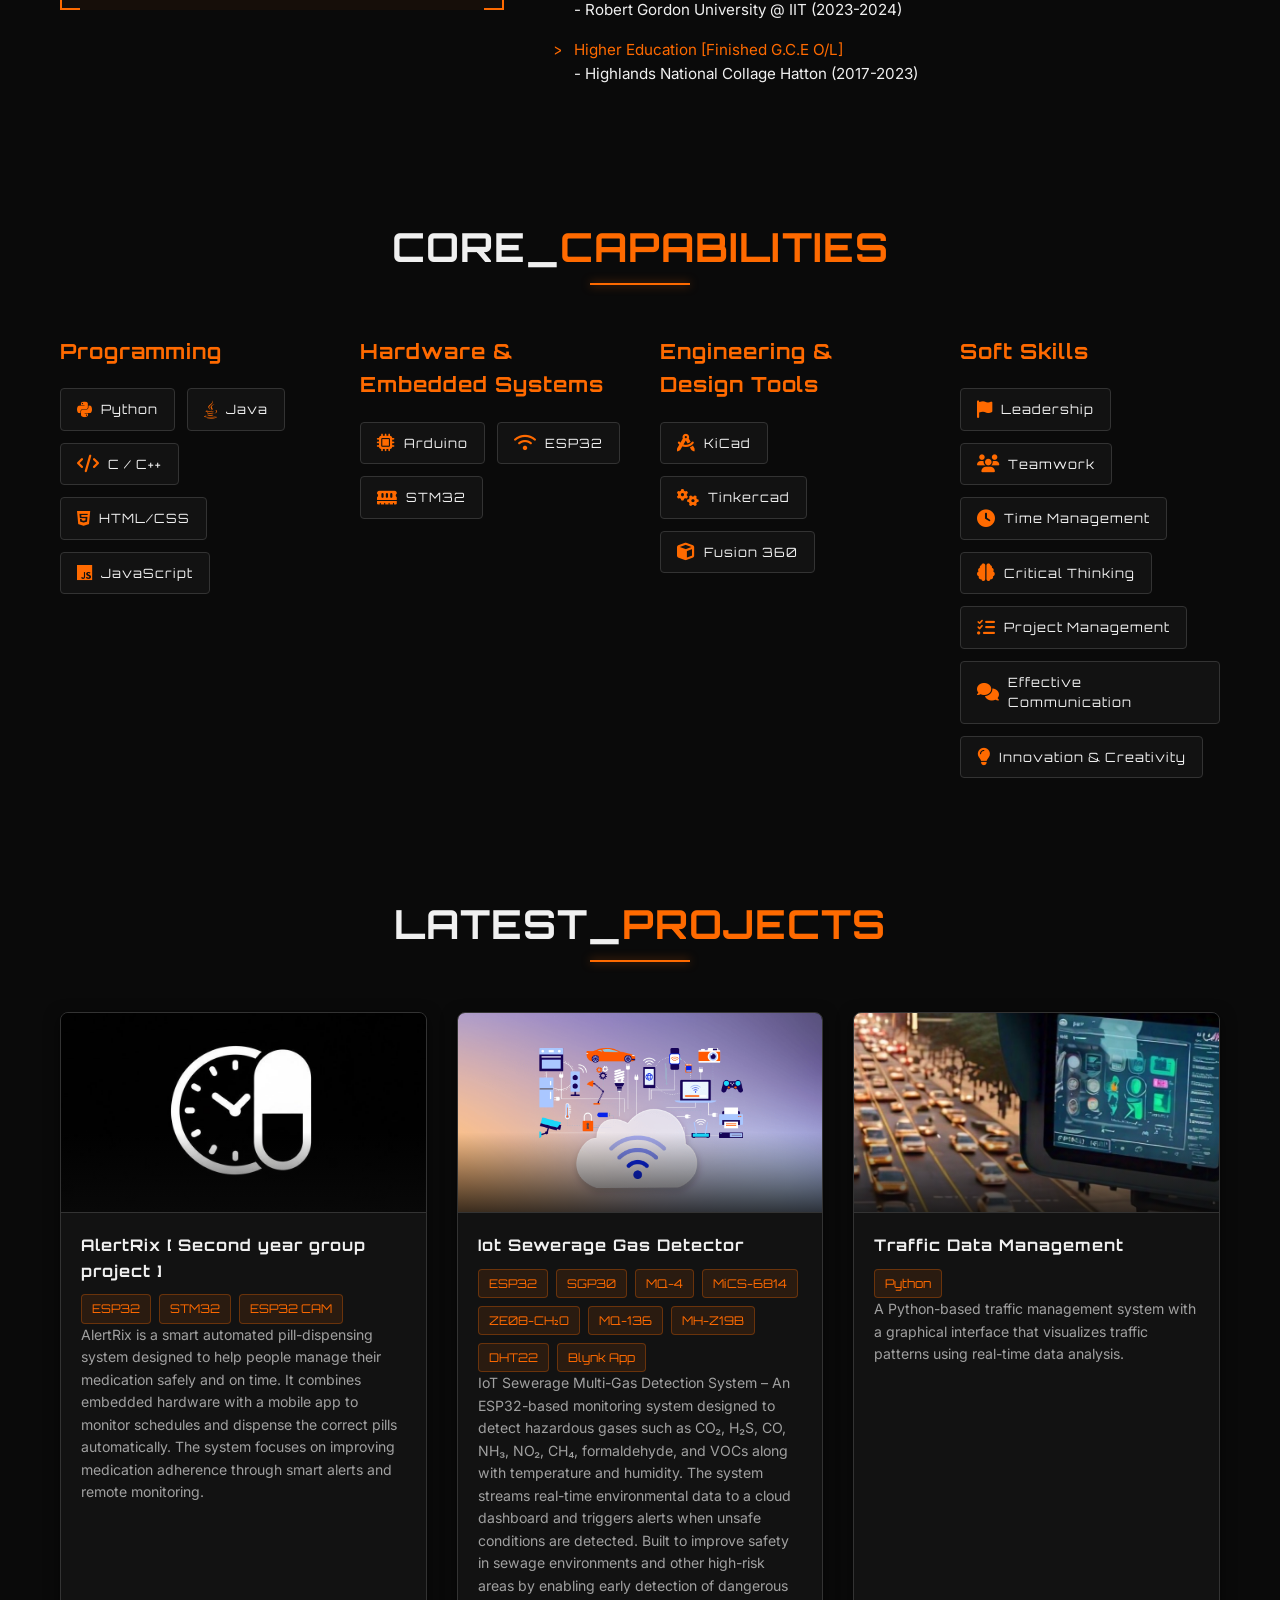
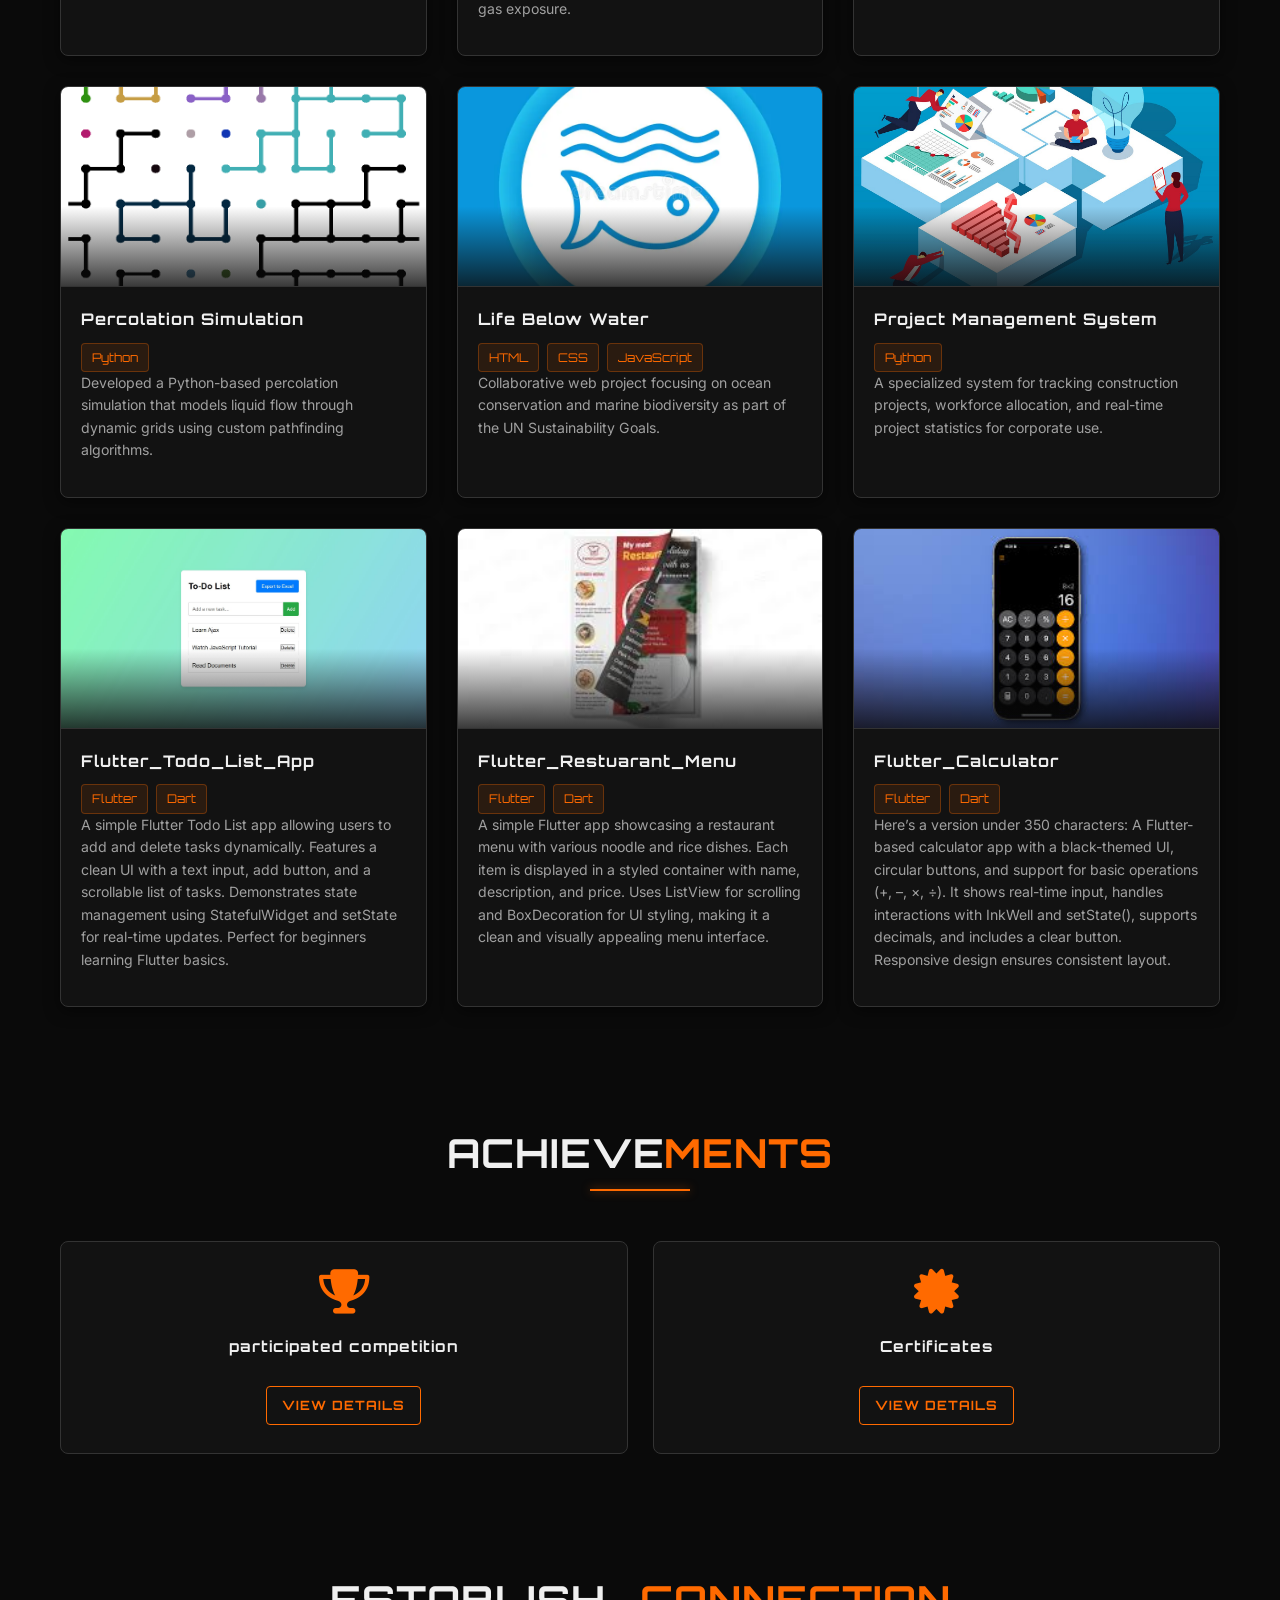
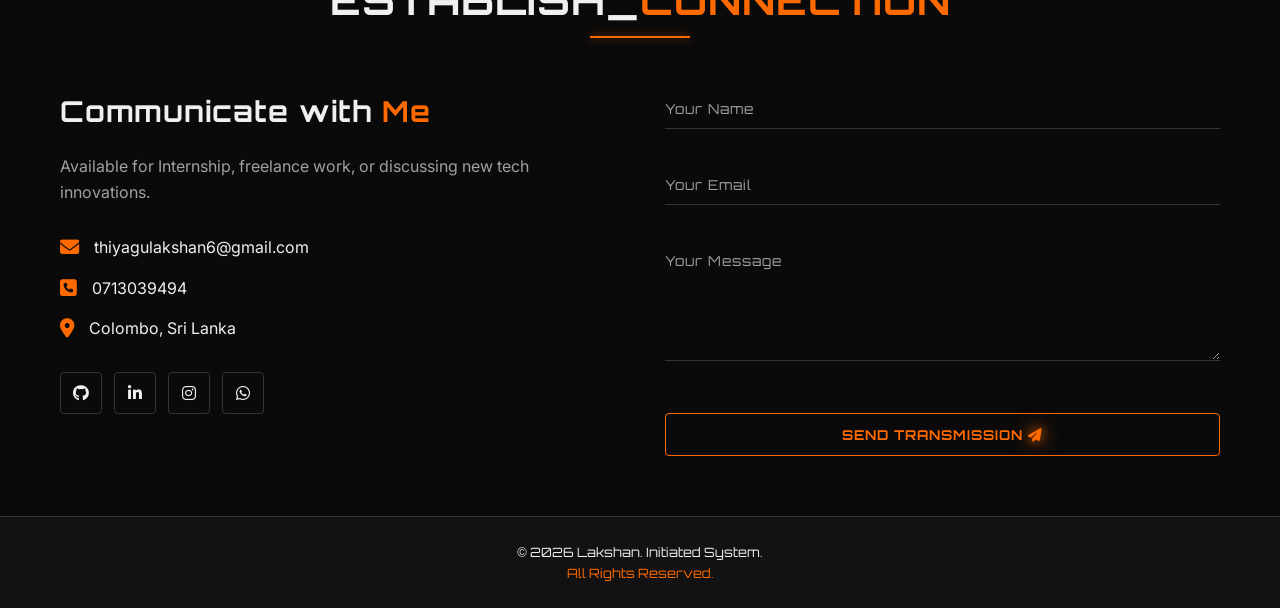
==== commit d9164739: "Fix typos in project and certification names" ====
--- a/index.html
+++ b/index.html
@@ -135,7 +135,7 @@
                                     <li><a href="#" class="cert-link" data-cert="pic/fou.jpg"><span
                                                 class="highlight">Foundation Certificate in Higher Education in AI &
                                                 Data
-                                                Science</span></a><br> - Robert Garden University @ IIT
+                                                Science</span></a><br> - Robert Gordon University @ IIT
                                         (2023-2024)</li>
 
                                     <li><a href="#" class="cert-link" data-cert="pic/ol.jpeg,pic/ol1.jpeg"><span
@@ -395,14 +395,14 @@
                 <!-- Project 8 -->
                 <div class="project-card">
                     <div class="project-img">
-                        <img src="pic/menu.jpg" alt="Flutter_Restuarant_Manu">
-                        <div class="project-overlay">
-                            <a href="https://github.com/LakshanTJ/Flutter_Restuarant_Manu" class="github-link"><i
+                        <img src="pic/menu.jpg" alt="Flutter_Restuarant_Menu">
+                        <div class="project-overlay">
+                            <a href="https://github.com/LakshanTJ/Flutter_Restuarant_Menu" class="github-link"><i
                                     class="fab fa-github"></i></a>
                         </div>
                     </div>
                     <div class="project-info">
-                        <h3>Flutter_Restuarant_Manu</h3>
+                        <h3>Flutter_Restuarant_Menu</h3>
                         <div class="tech-stack">
                             <span>Flutter</span>
                             <span>Dart</span>
--- a/style.css
+++ b/style.css
@@ -1397,17 +1397,20 @@
 
 /* ===== CERTIFICATE LINKS ===== */
 .cert-link {
-    color: var(--acc-color);
-    margin-left: 8px;
-    font-size: 0.85rem;
+    text-decoration: none;
     transition: var(--transition);
     display: inline-block;
+    cursor: pointer;
 }
 
 .cert-link:hover {
-    transform: scale(1.2);
+    transform: translateY(-2px);
+}
+
+.cert-link:hover .highlight {
     text-shadow: 0 0 10px var(--acc-glow);
 }
+
 
 /* ===== MODAL / LIGHTBOX ===== */
 .modal {
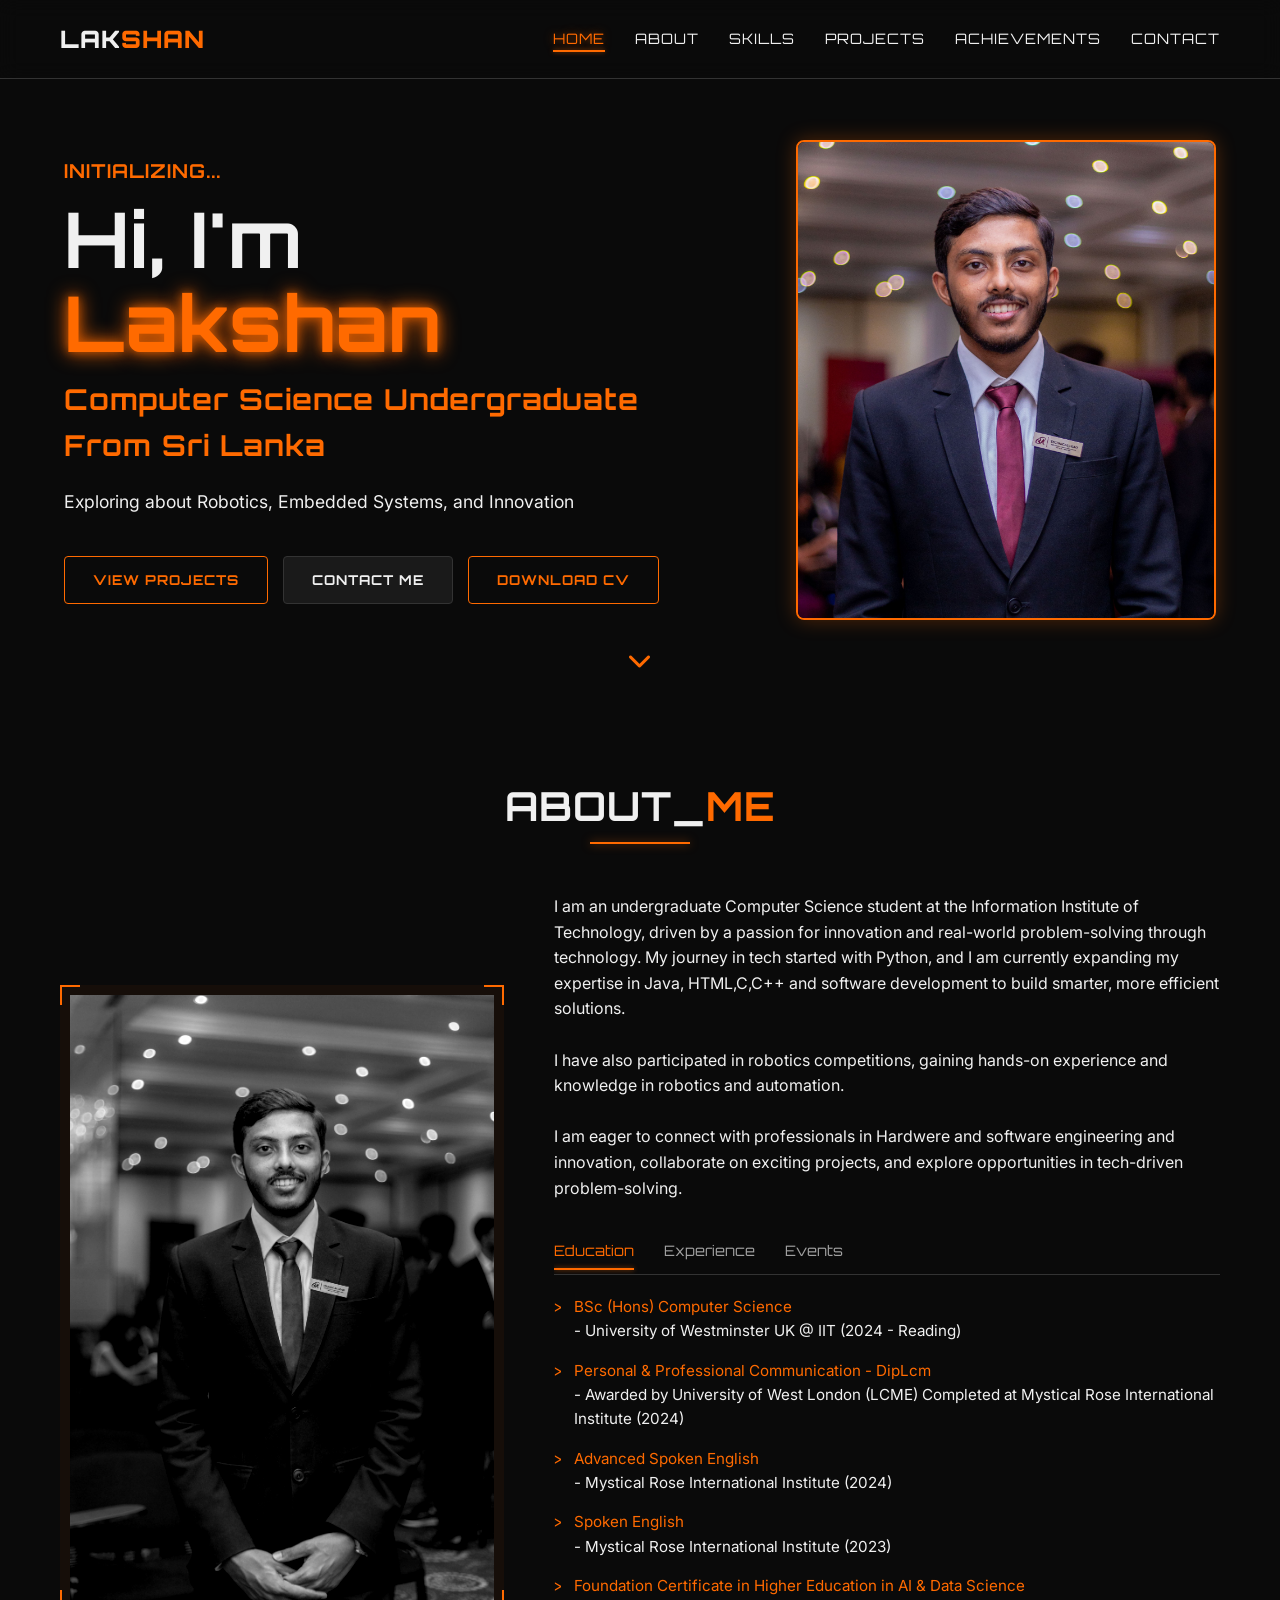
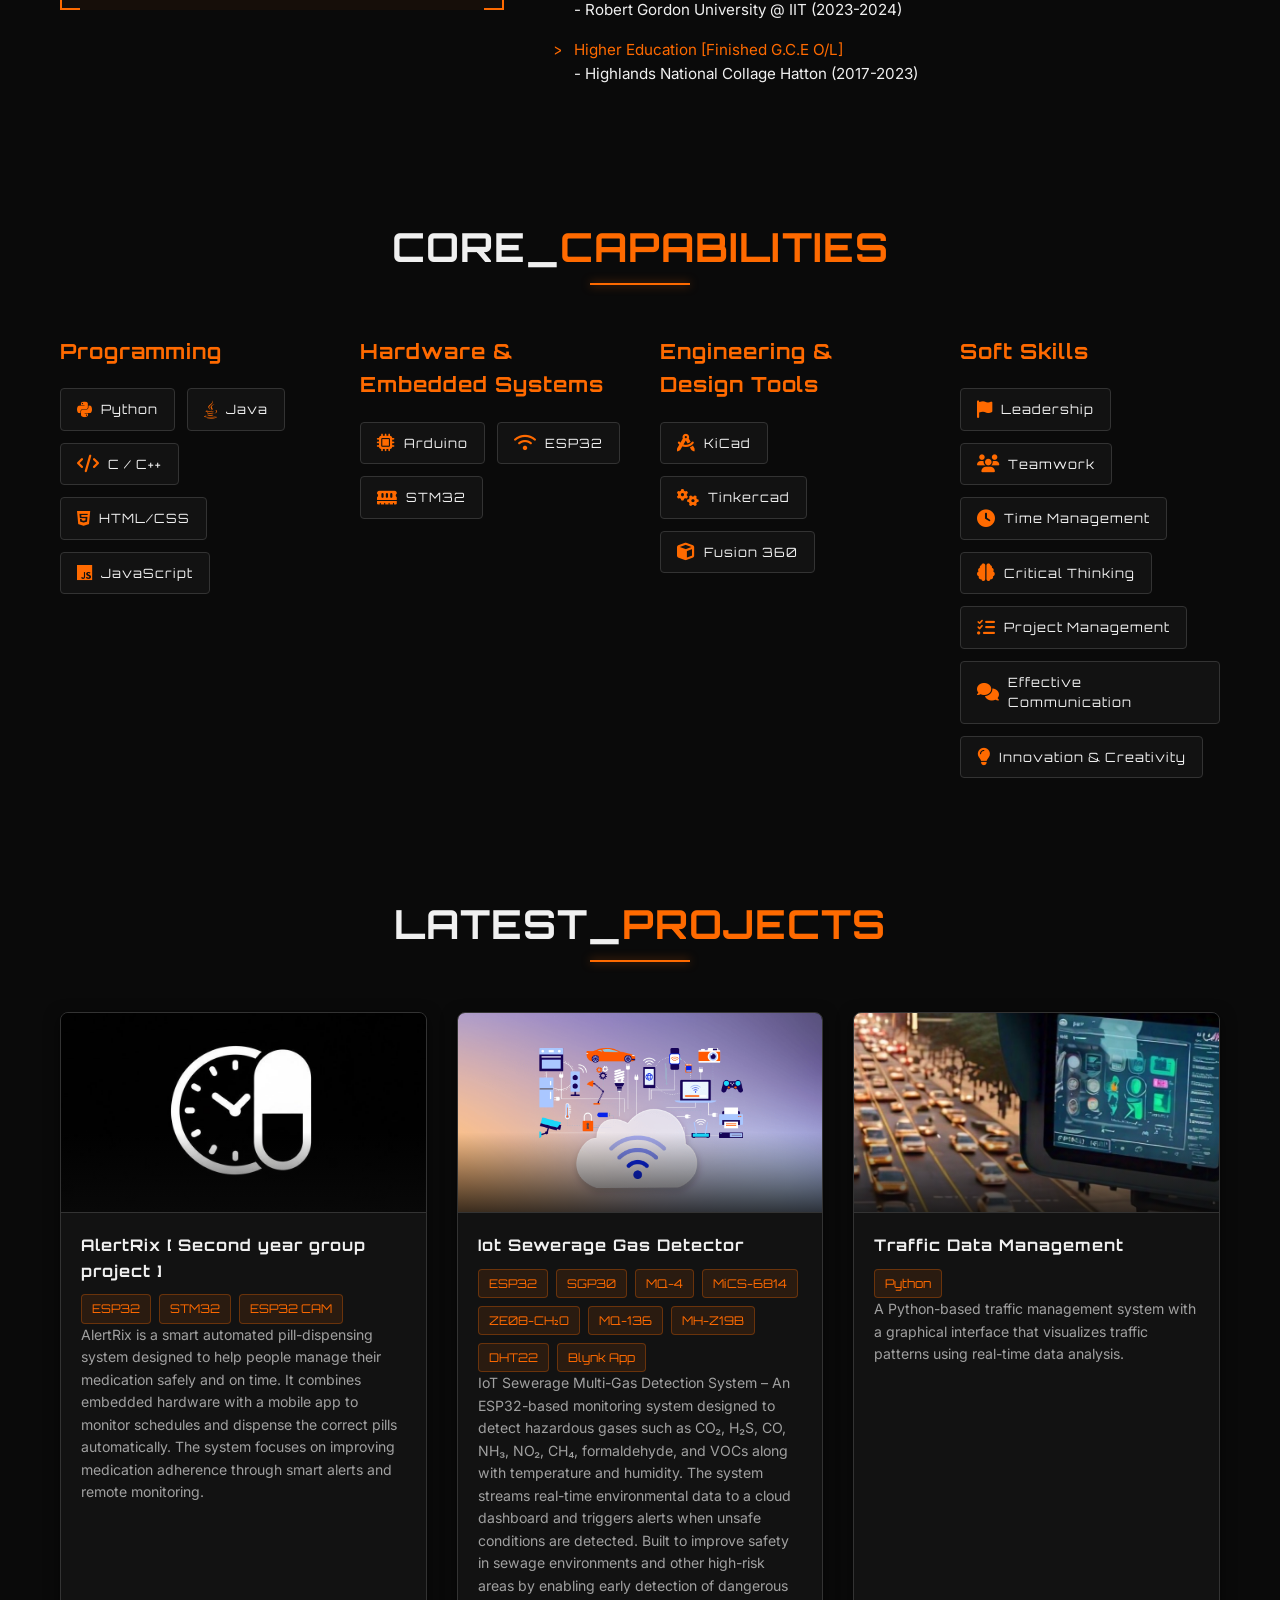
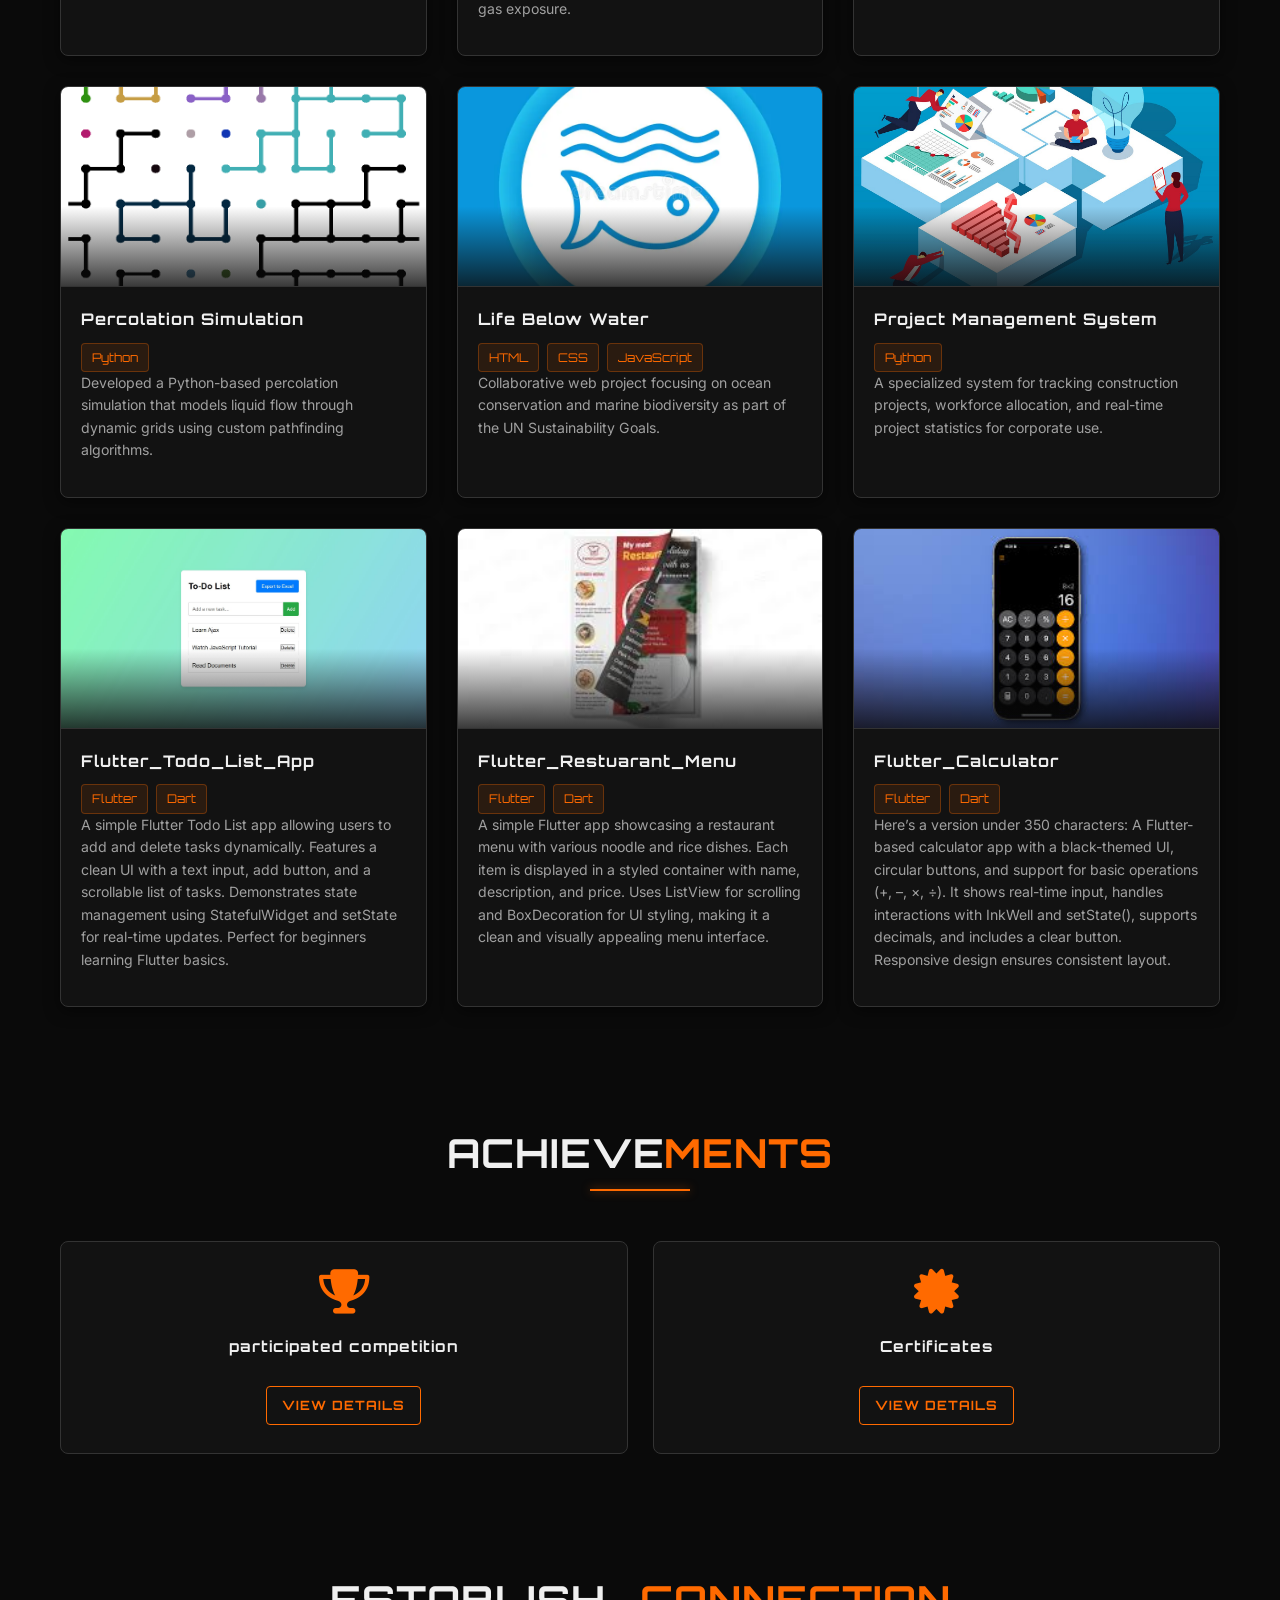
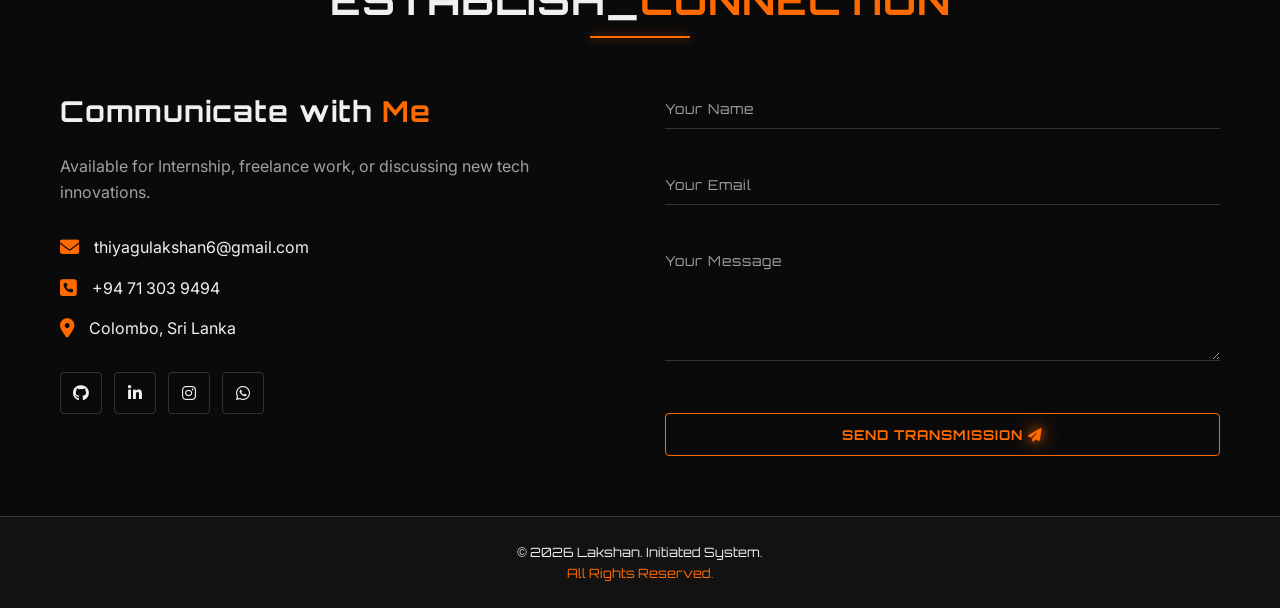
==== commit d4bd4a84: "Update phone number format in index.html" ====
--- a/index.html
+++ b/index.html
@@ -474,7 +474,7 @@
                         </div>
                         <div class="contact-item">
                             <i class="fa-solid fa-square-phone"></i>
-                            <span>0713039494</span>
+                            <span>+94 71 303 9494</span>
                         </div>
                         <div class="contact-item">
                             <i class="fas fa-map-marker-alt"></i>
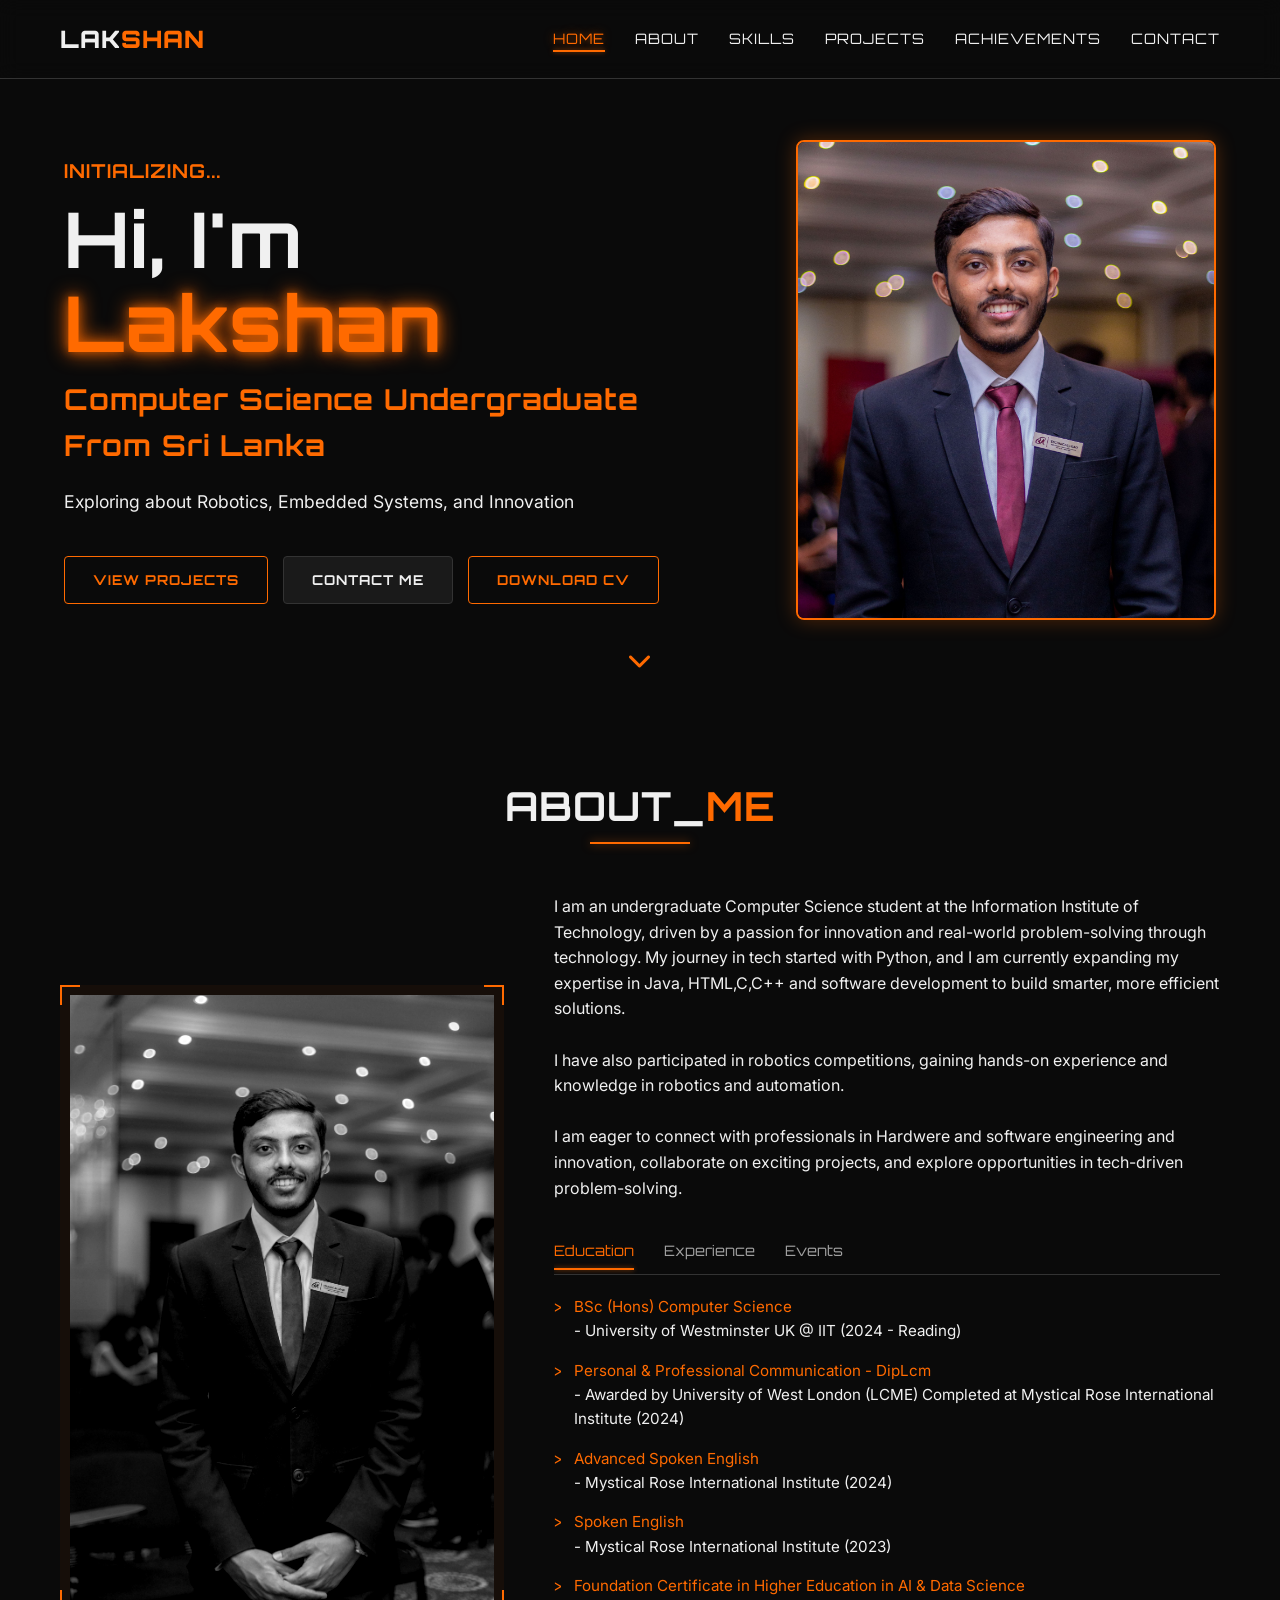
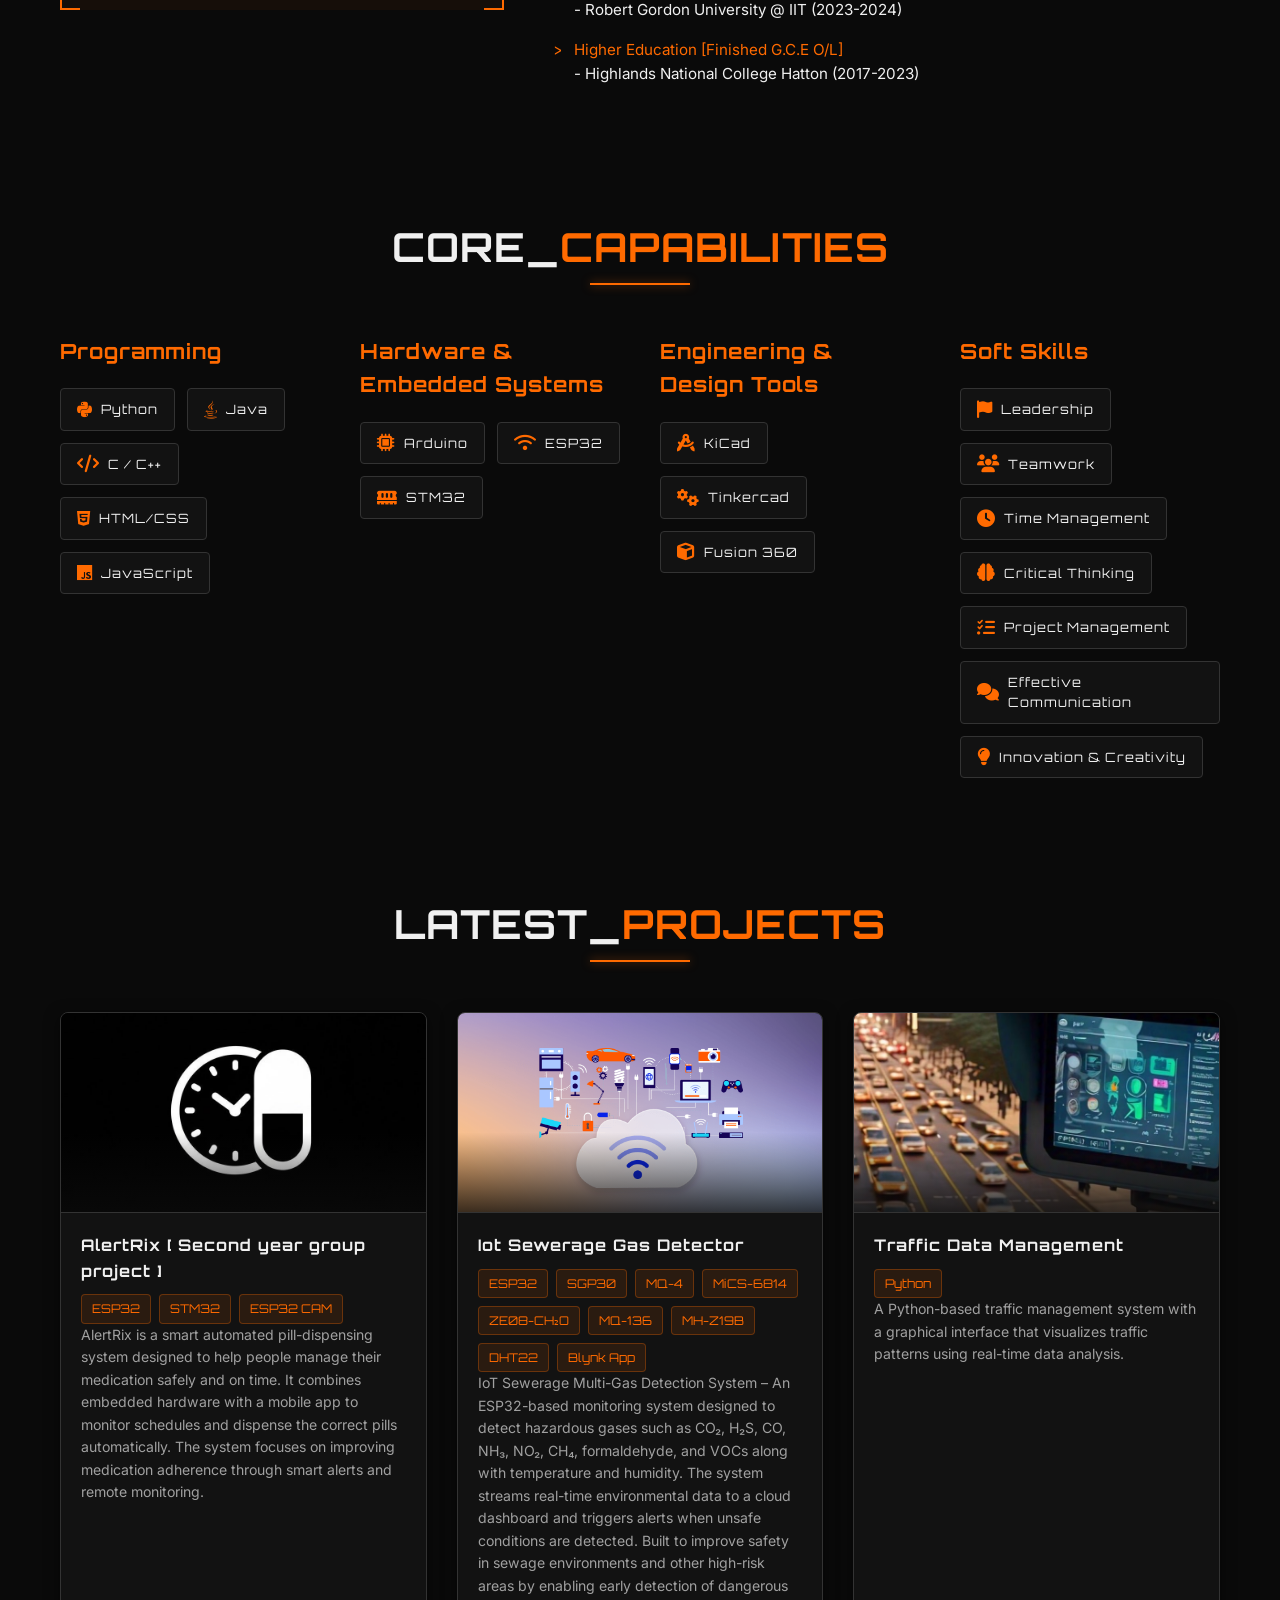
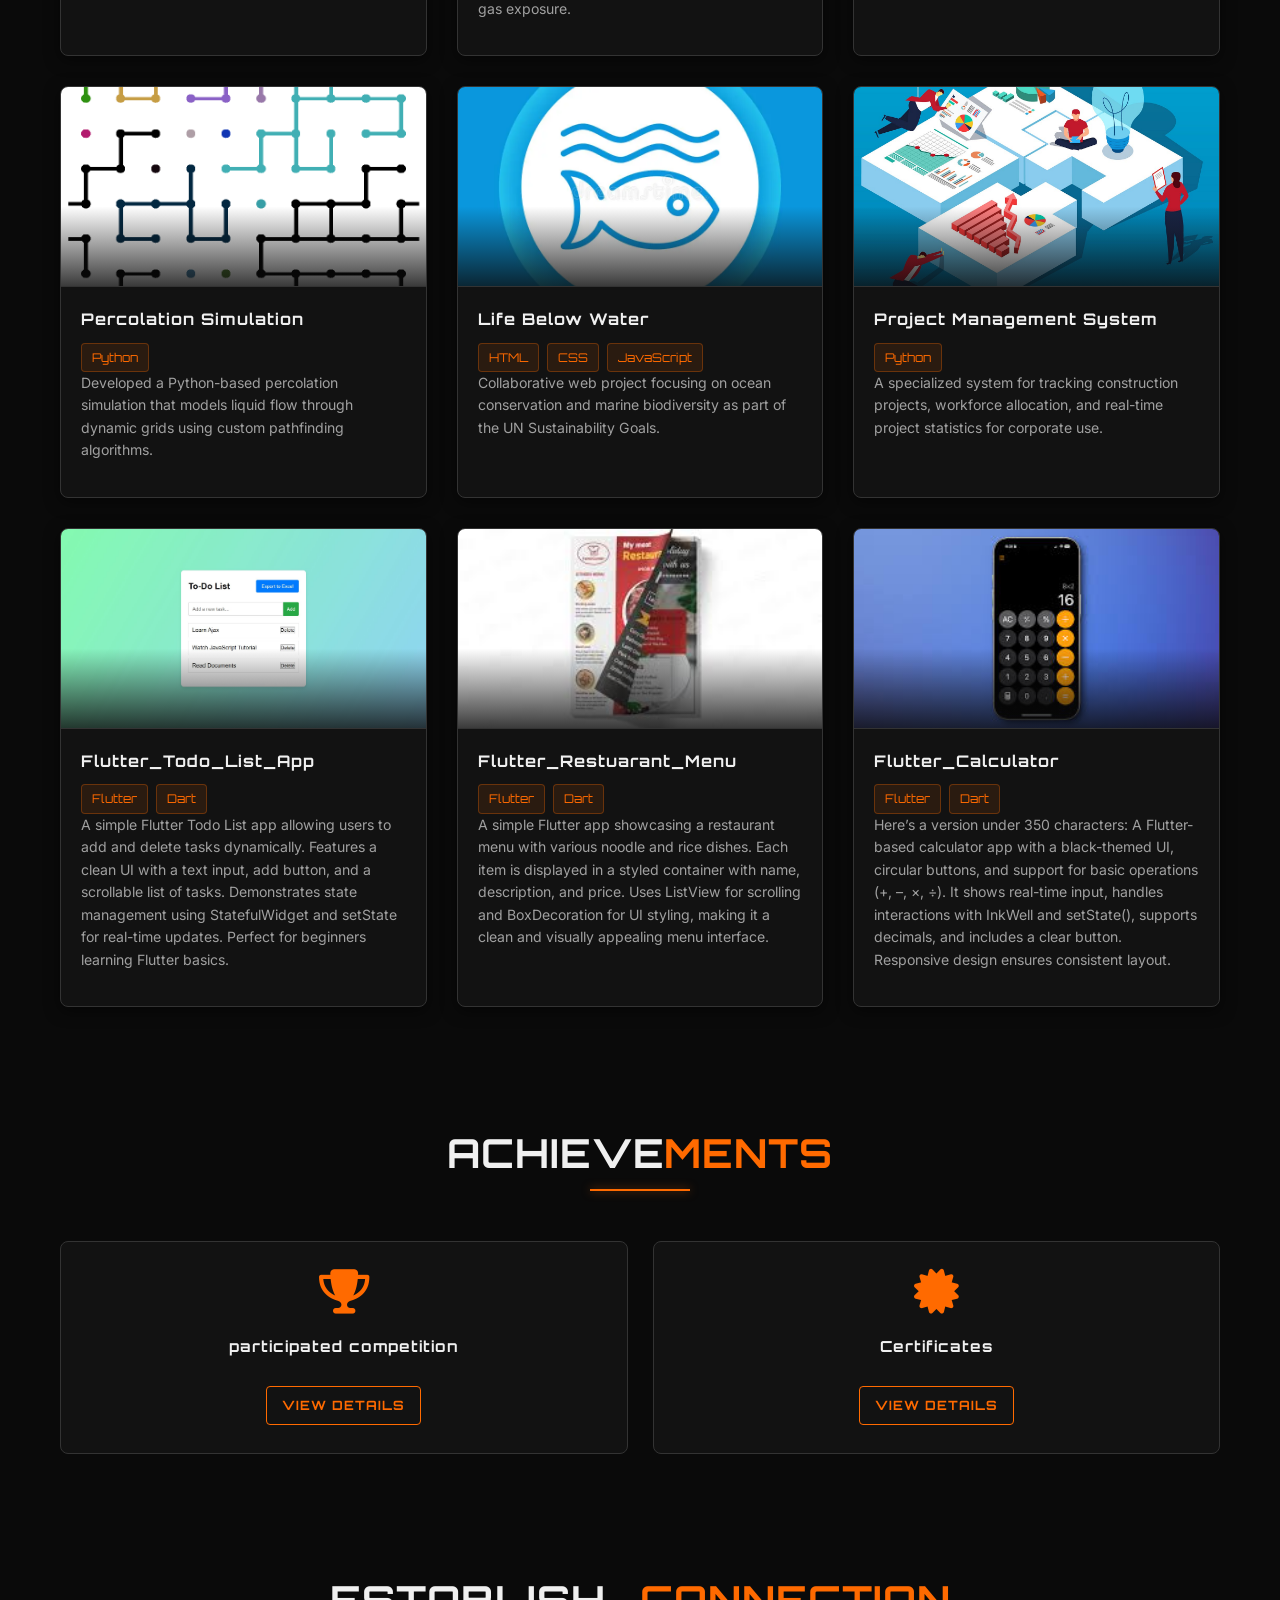
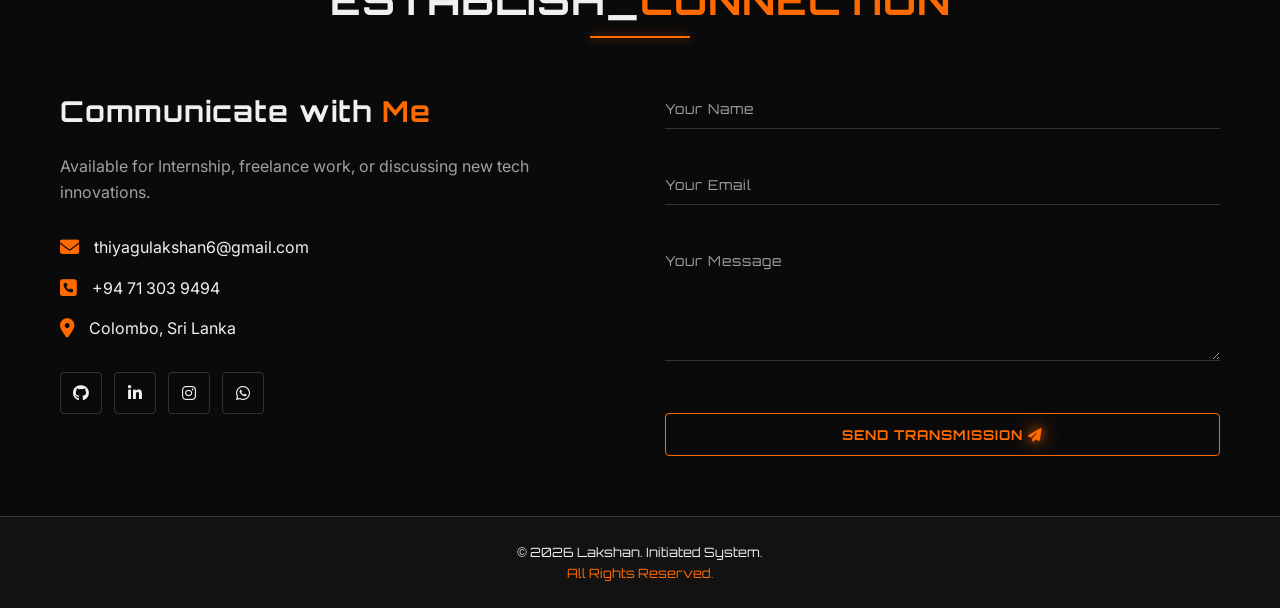
==== commit 699934b7: "Fix typo in 'National College' name" ====
--- a/index.html
+++ b/index.html
@@ -142,7 +142,7 @@
                                                 class="highlight">Higher Education [Finished G.C.E O/L]</span></a><br>
                                         -
                                         Highlands
-                                        National Collage
+                                        National College
                                         Hatton (2017-2023)</li>
                                 </ul>
                             </div>
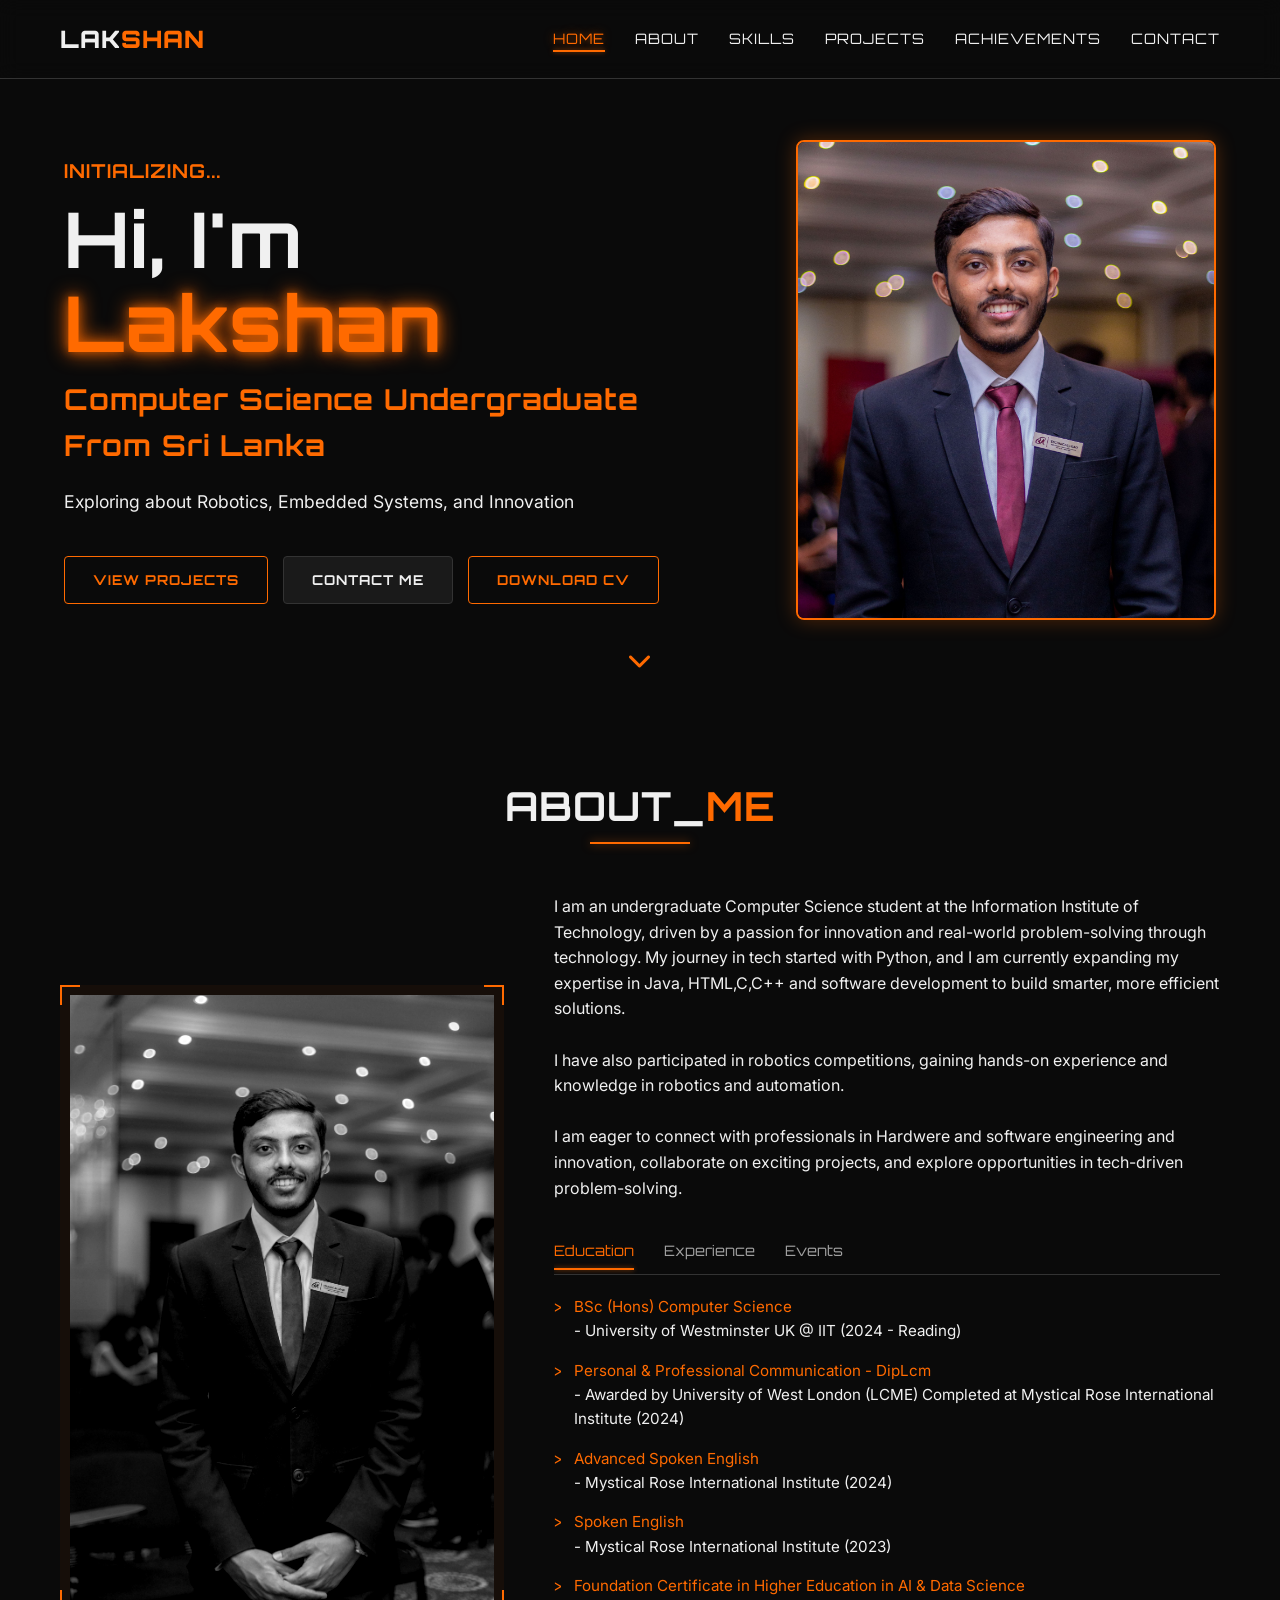
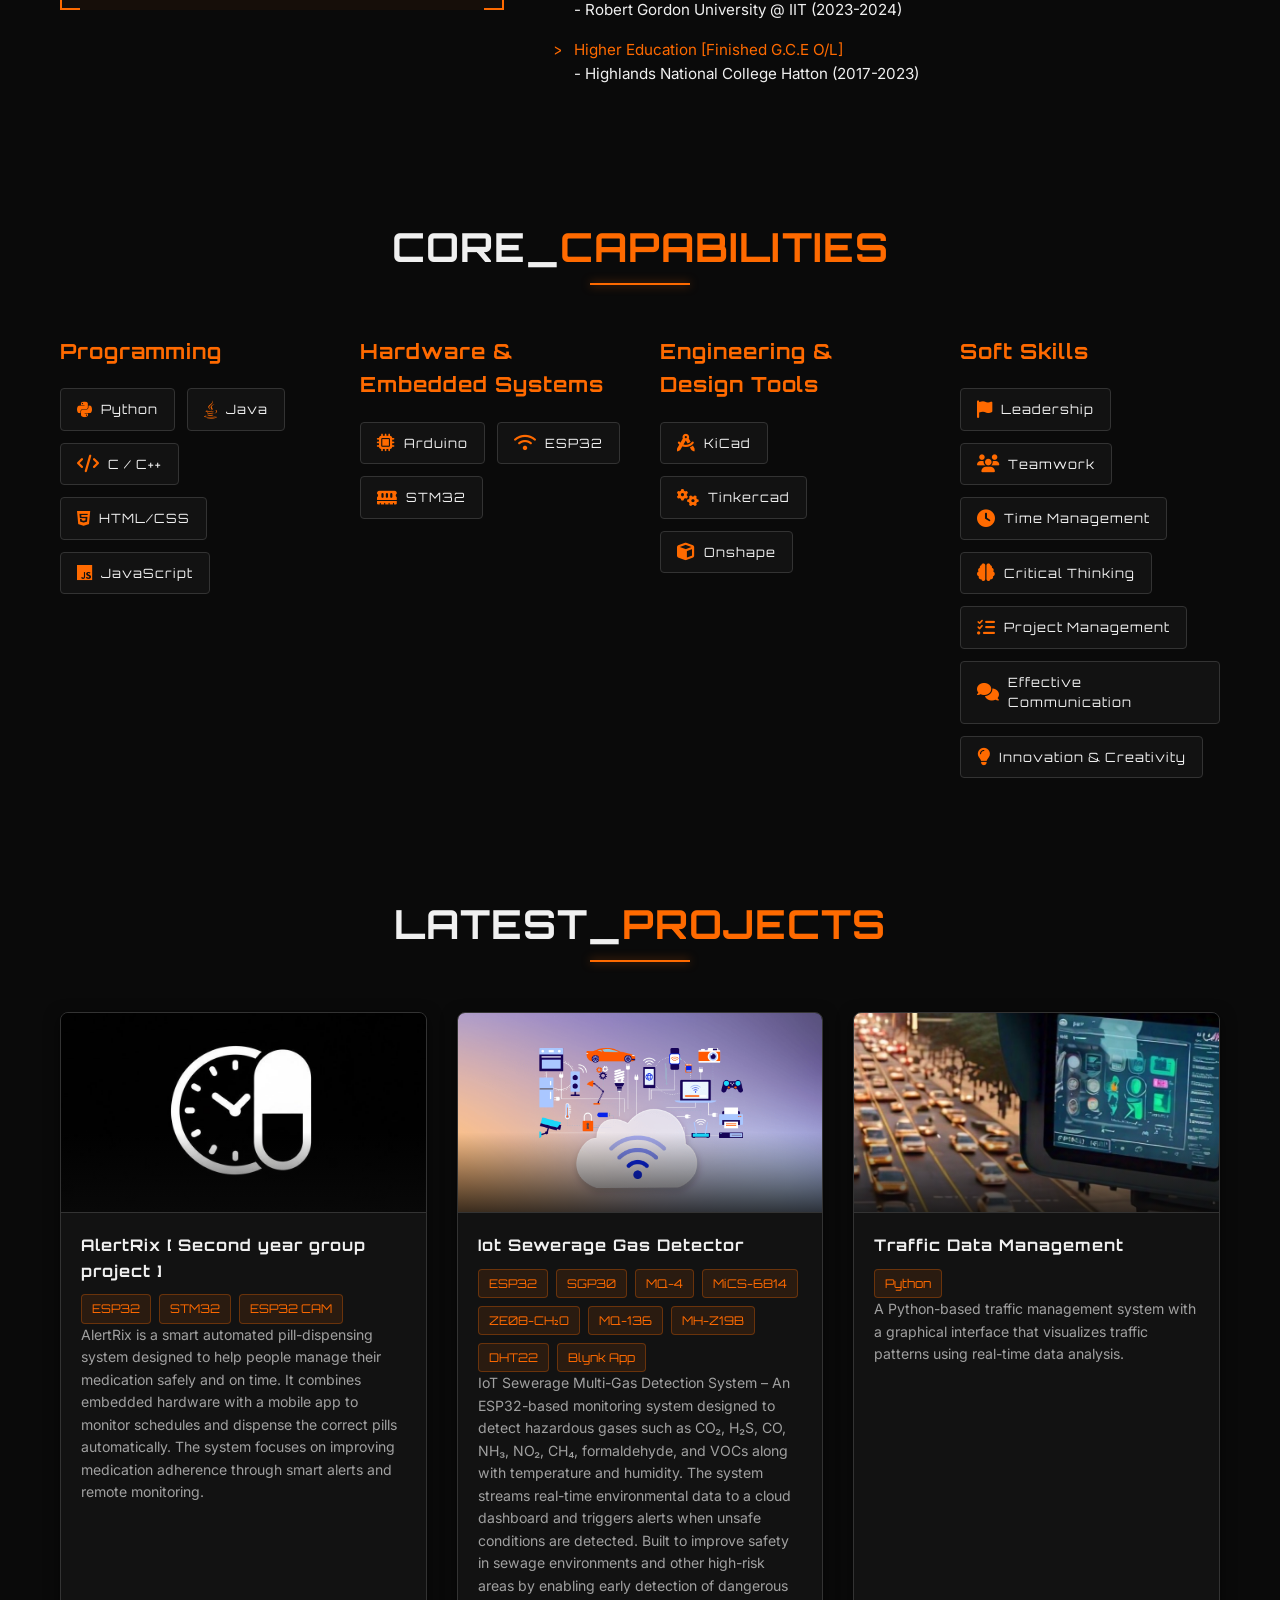
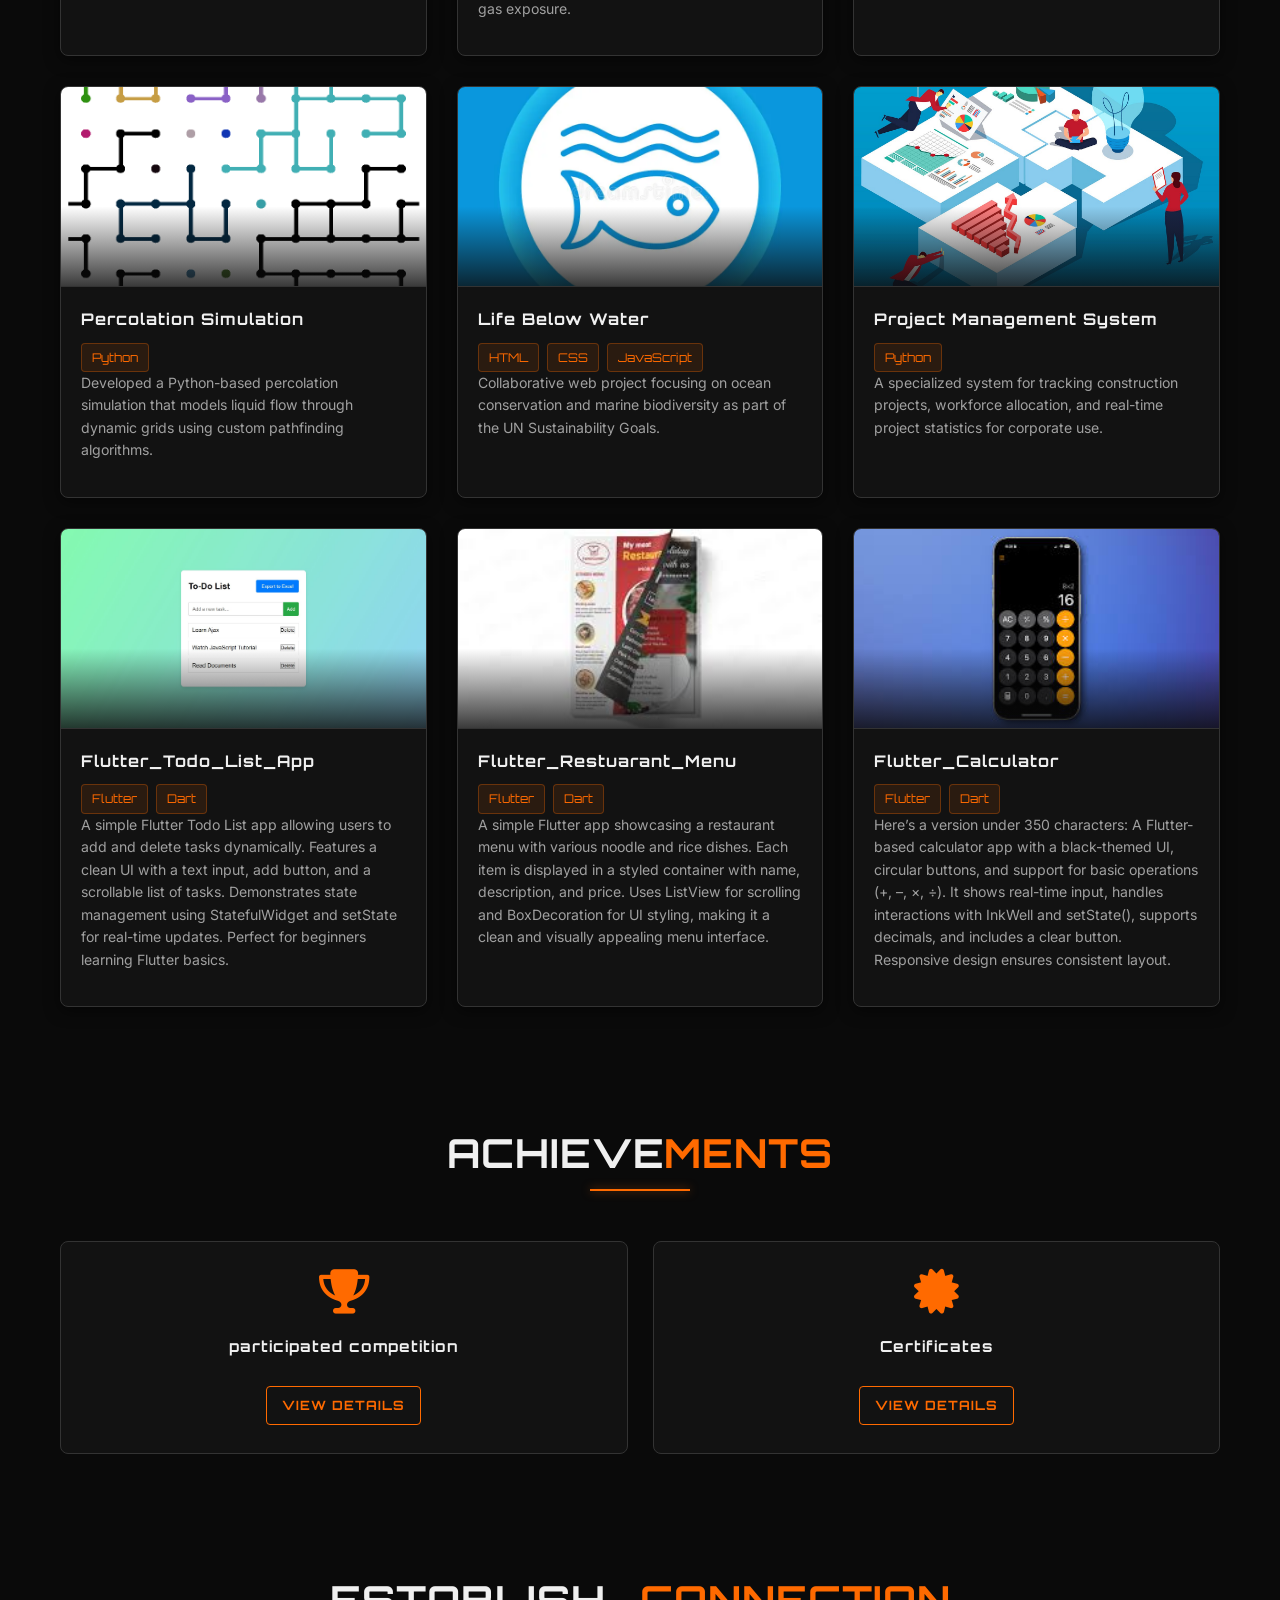
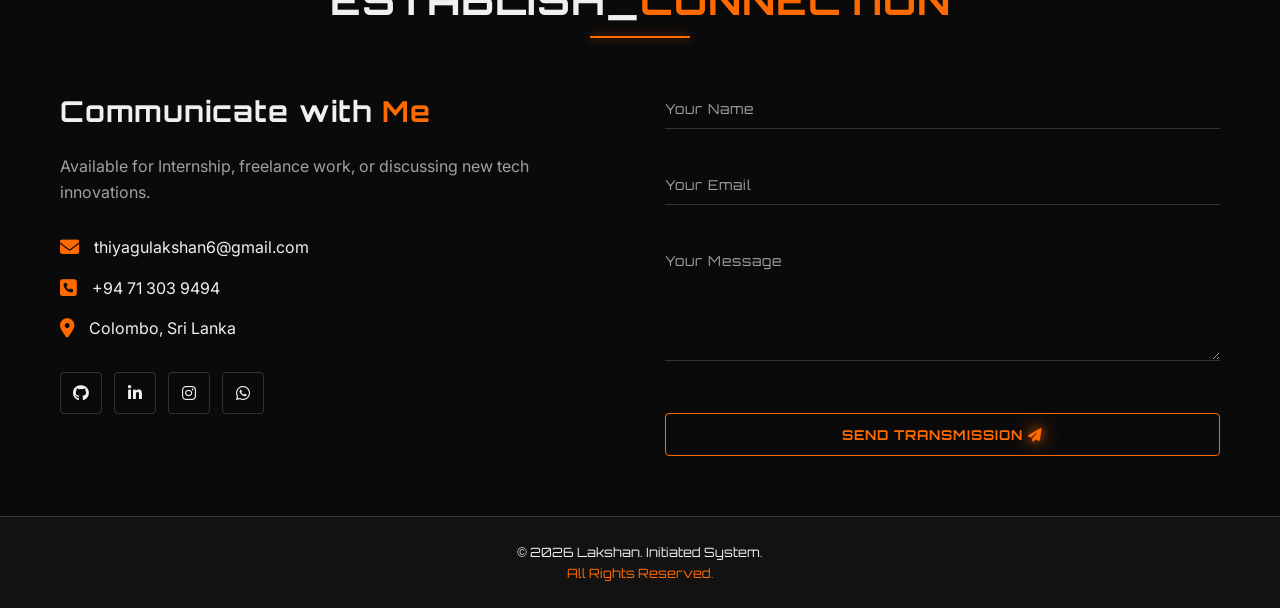
==== commit 14e1391e: "Replace Fusion 360 with Onshape in skill cards" ====
--- a/index.html
+++ b/index.html
@@ -219,7 +219,7 @@
                     <div class="skill-cards">
                         <div class="skill-card"><i class="fas fa-drafting-compass"></i> KiCad</div>
                         <div class="skill-card"><i class="fas fa-cogs"></i> Tinkercad</div>
-                        <div class="skill-card"><i class="fas fa-cube"></i> Fusion 360</div>
+                        <div class="skill-card"><i class="fas fa-cube"></i> Onshape</div>
                     </div>
                 </div>
                 <!-- Soft Skills -->
